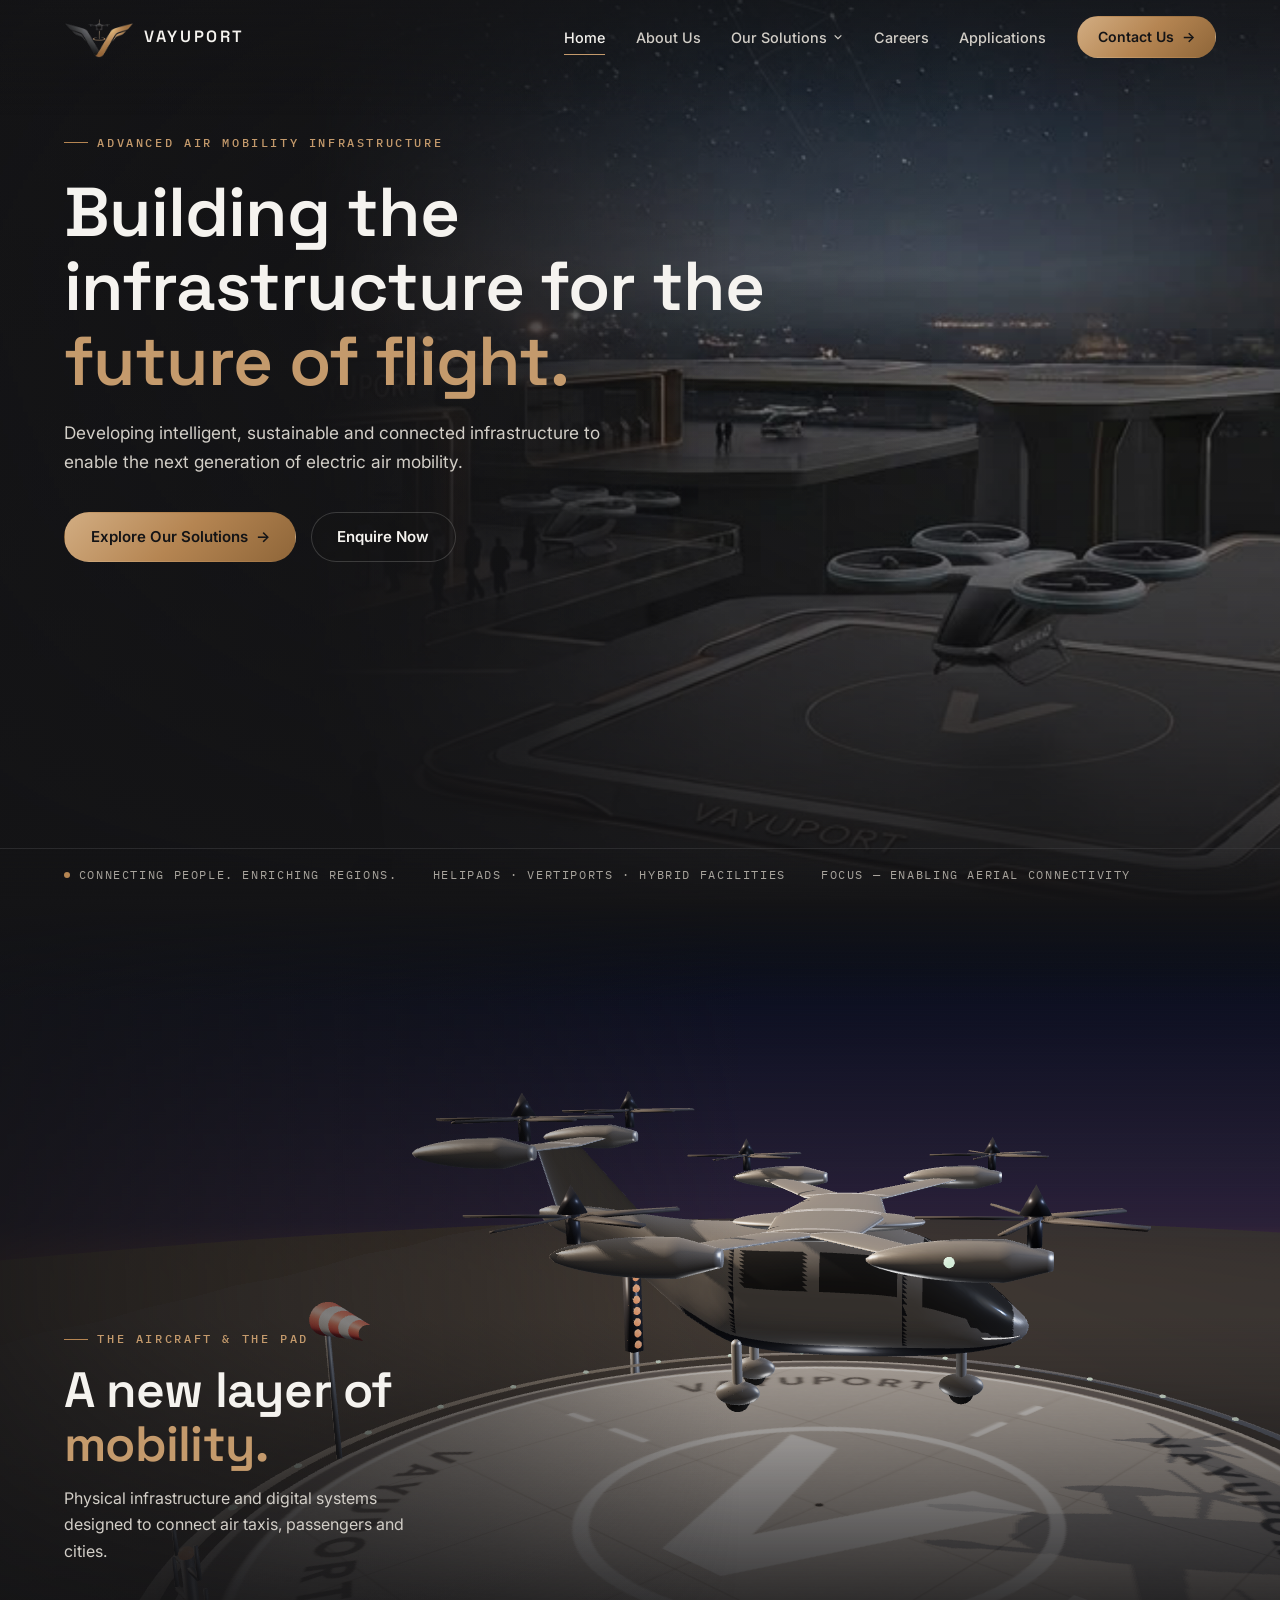
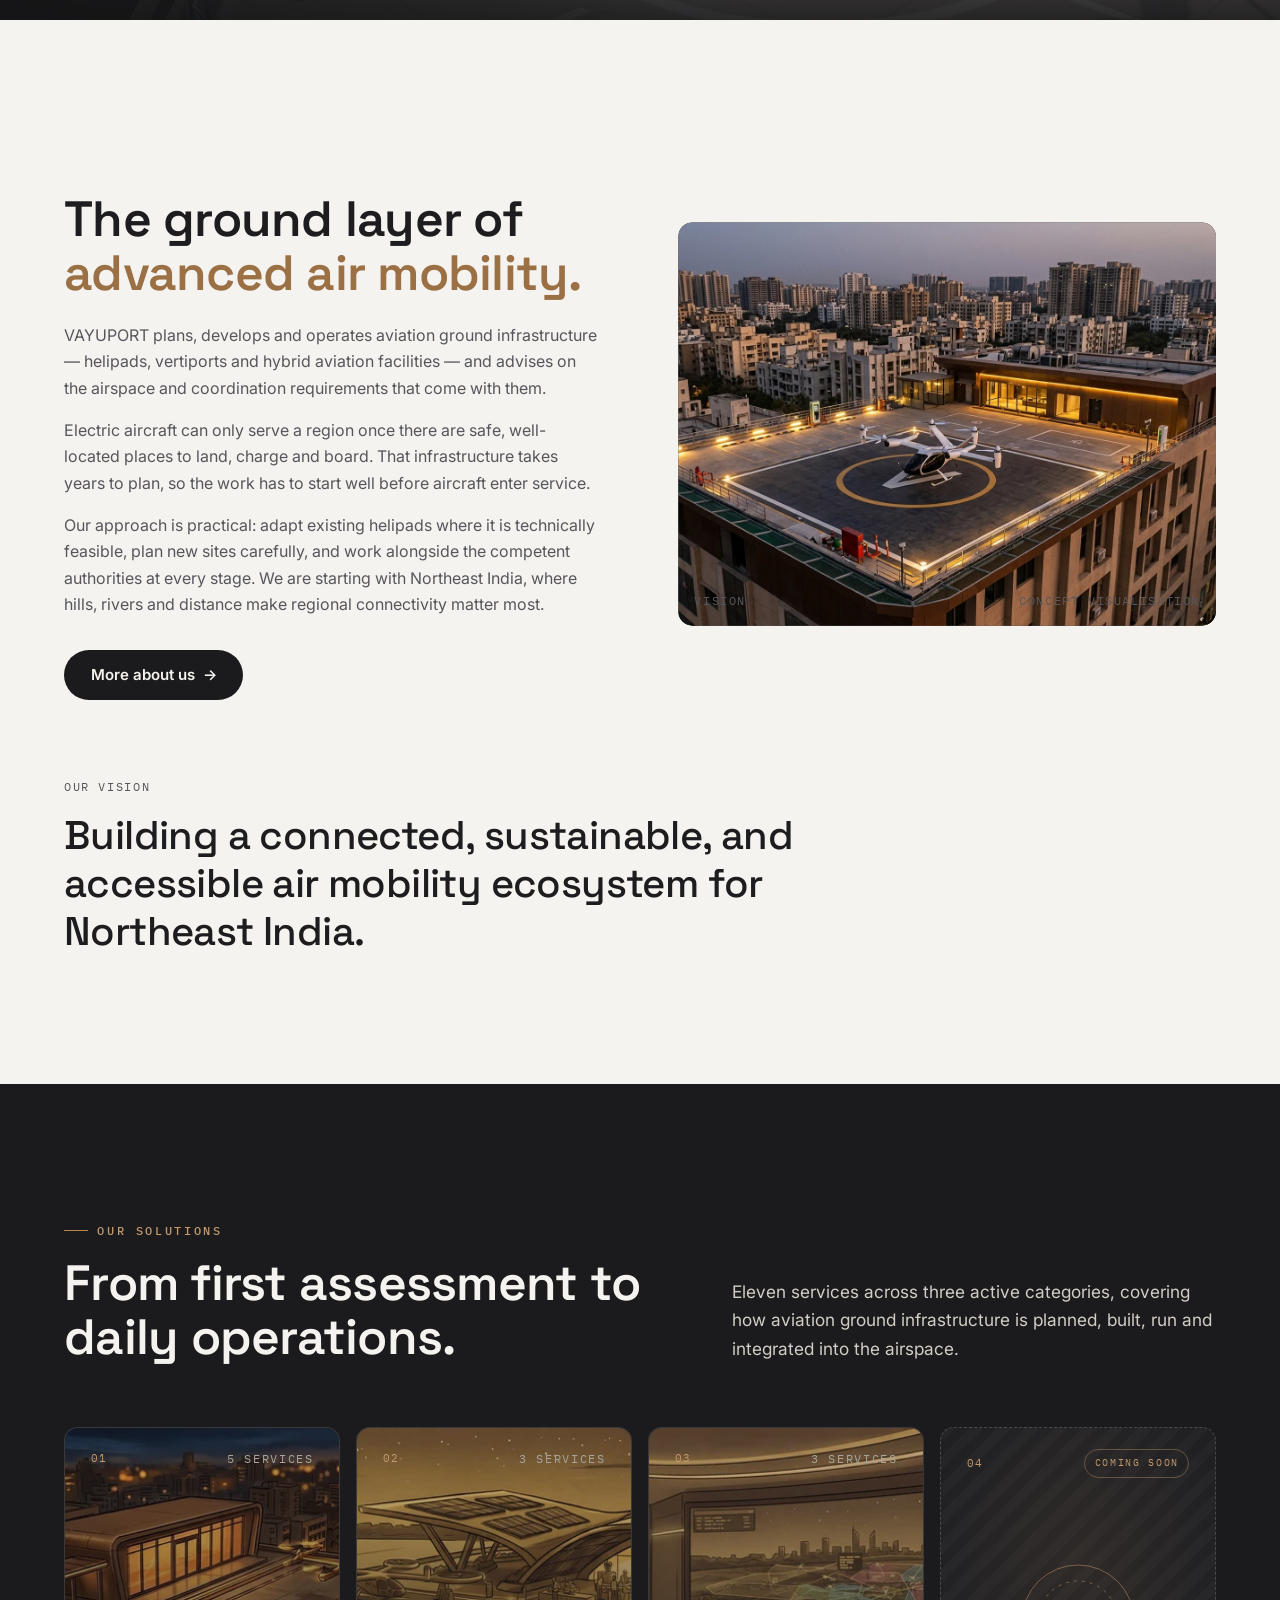
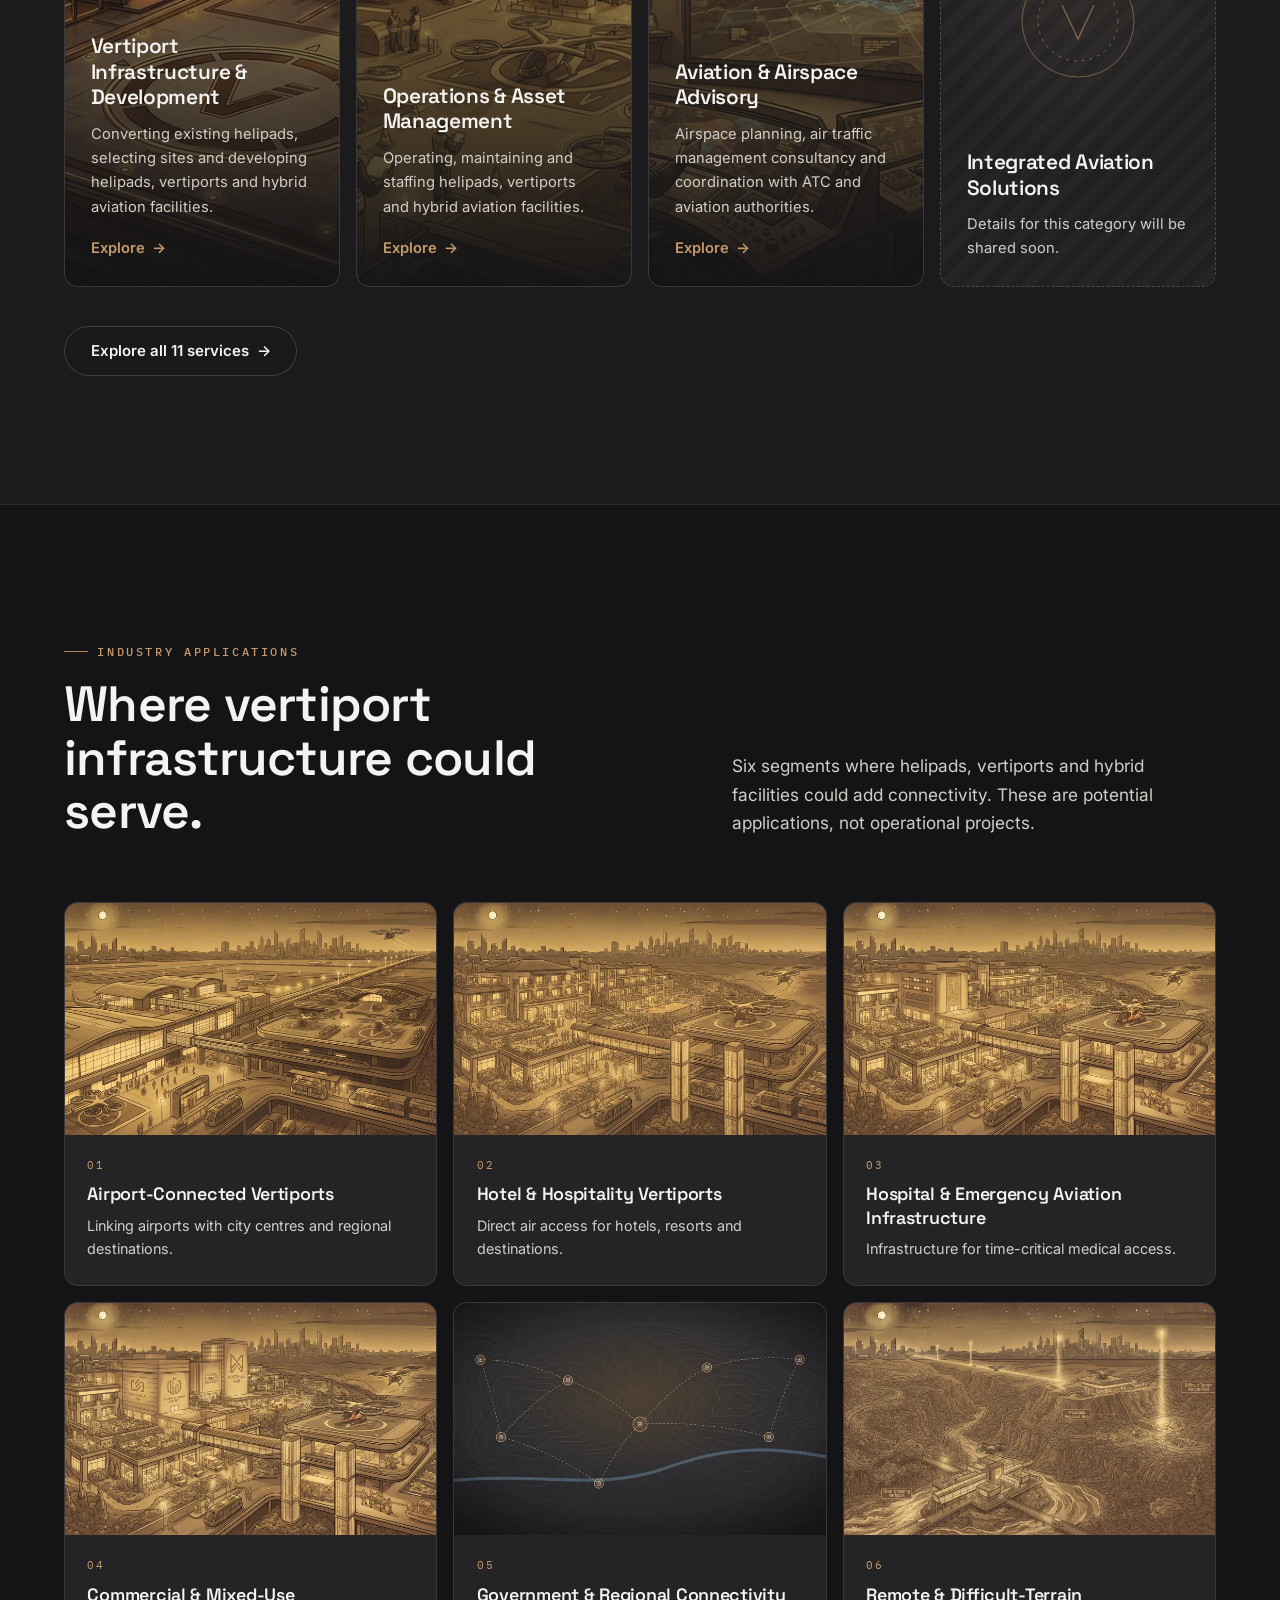
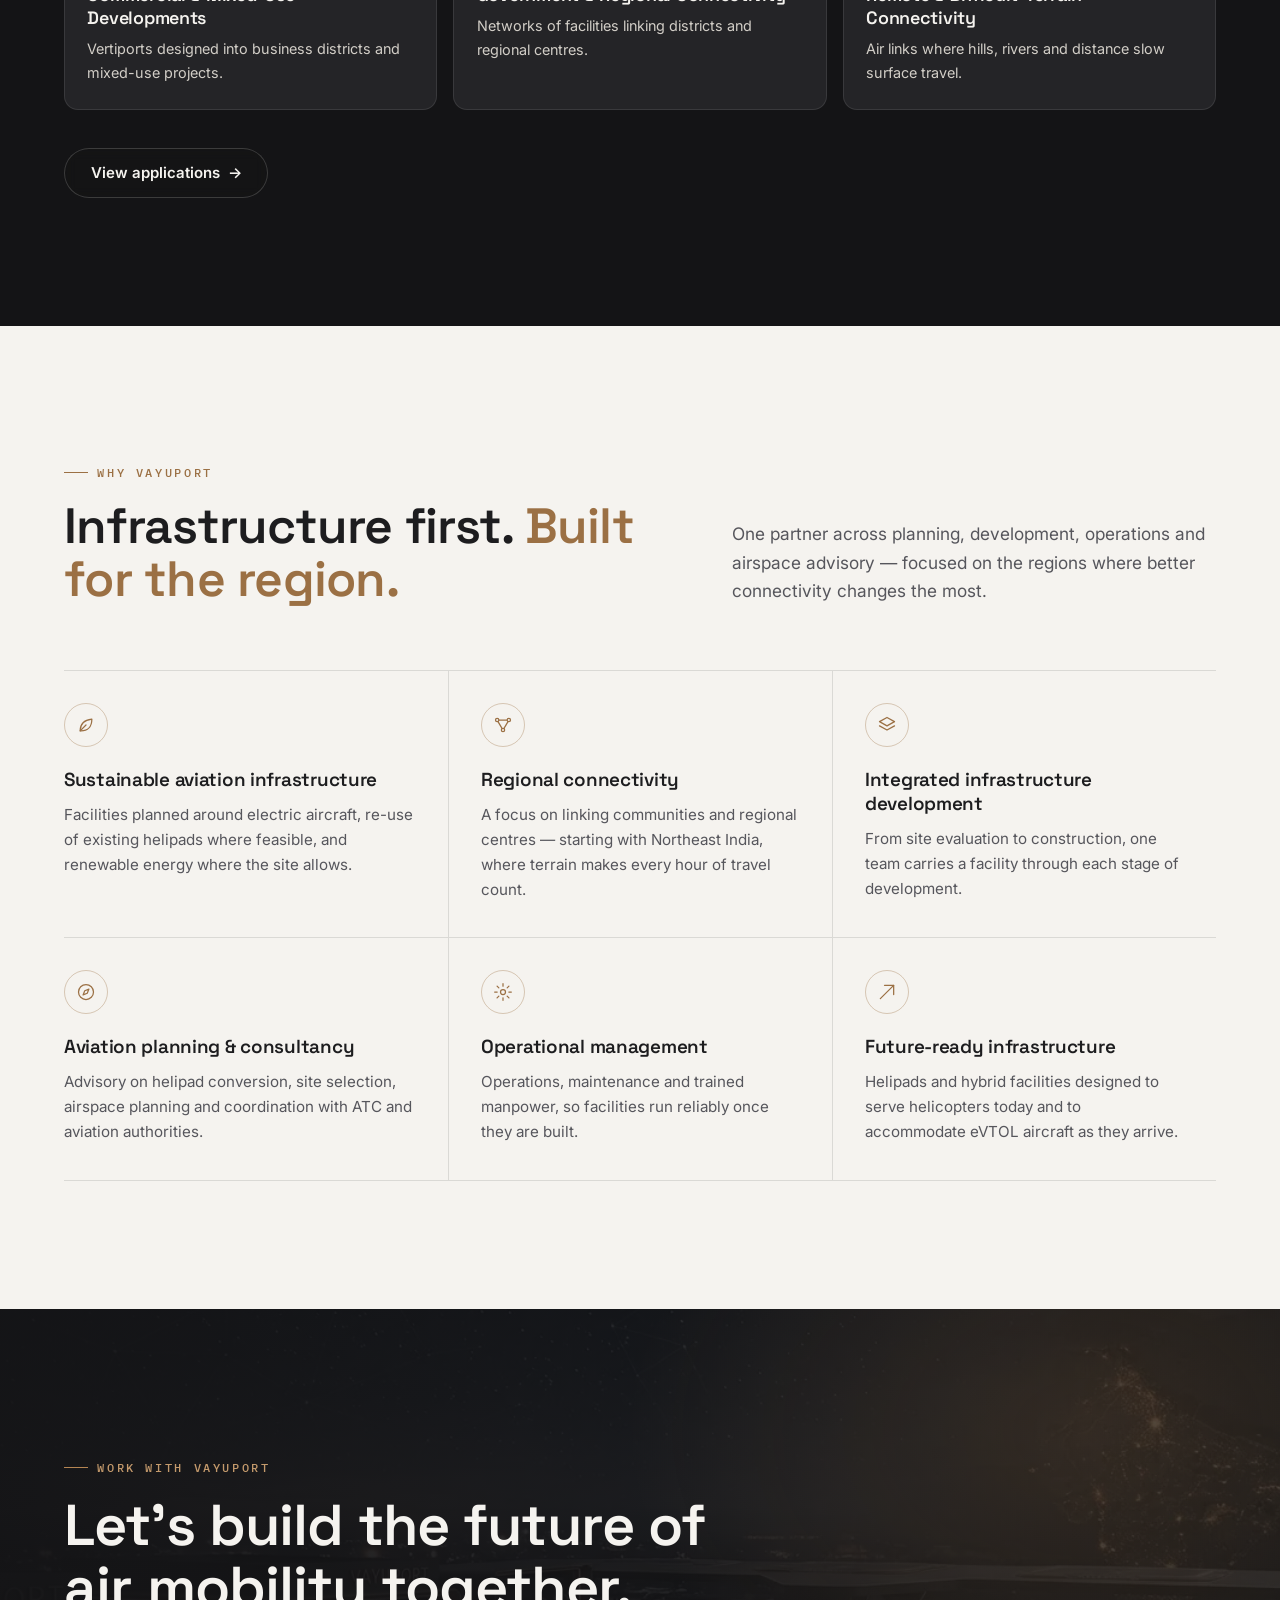
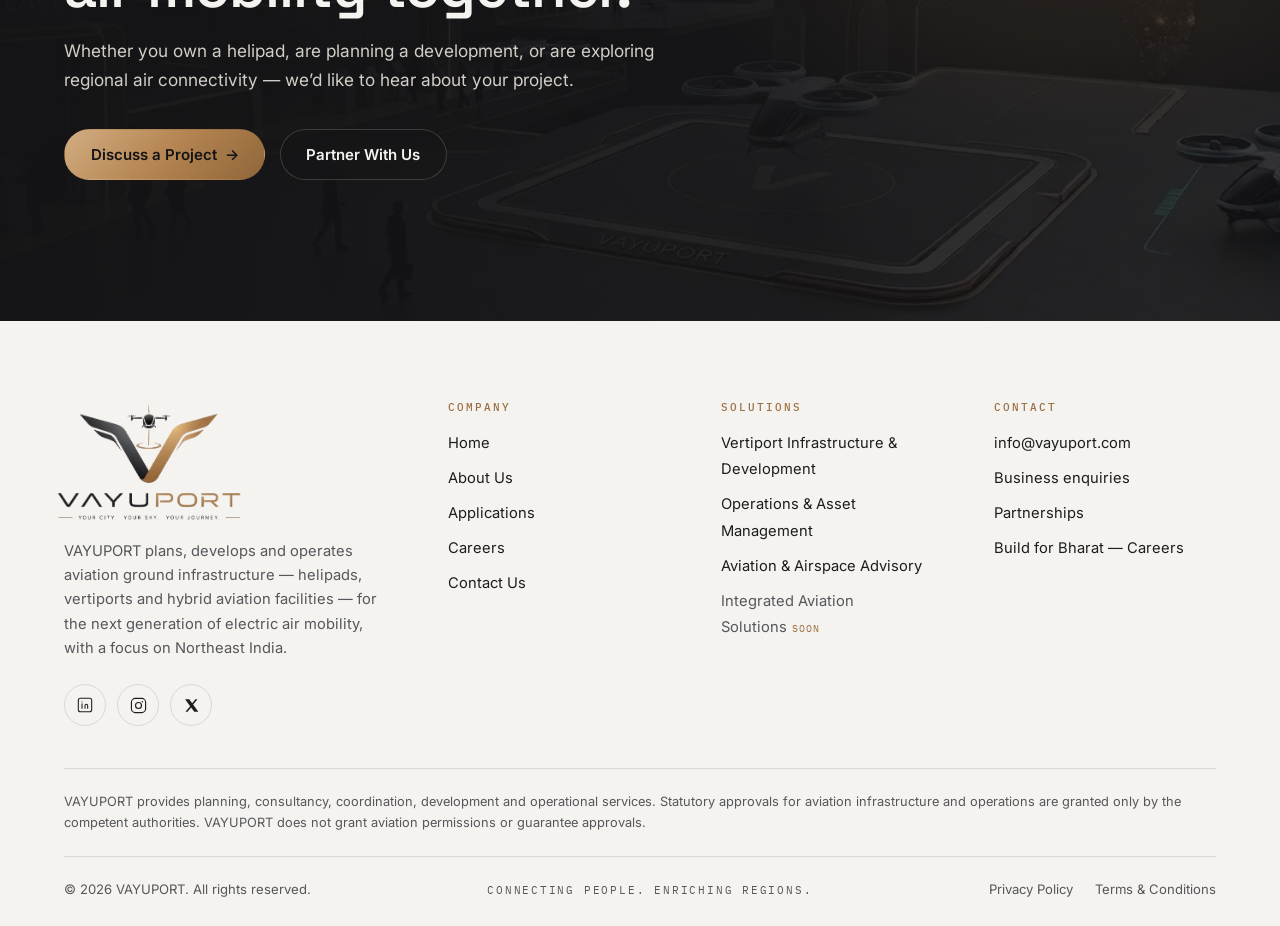
==== index.html @ 89d4e3d3 "commit" ====
<!DOCTYPE html>
<html lang="en-IN">
<head>
  <meta charset="UTF-8">
  <meta name="viewport" content="width=device-width, initial-scale=1, viewport-fit=cover">
  <title>VAYUPORT | Vertiport &amp; Advanced Air Mobility Infrastructure — Northeast India</title>
  <meta name="description" content="VAYUPORT plans, develops and operates helipads, vertiports and hybrid aviation facilities, and advises on airspace and aviation coordination — building air mobility infrastructure for Northeast India.">
  <meta name="robots" content="index, follow, max-image-preview:large">
  <meta name="author" content="VAYUPORT">
  <meta name="theme-color" content="#141416">
  <meta name="format-detection" content="telephone=no">
  <link rel="canonical" href="https://www.vayuport.com/">

  <!-- Boot: JS flag, once-per-session splash, and failsafes so content can never stay hidden -->
  <script>(function(d){var r=d.documentElement,s=0;r.classList.add('js');try{if(sessionStorage.getItem('vp-splash')==='1'||!window.matchMedia||matchMedia('(prefers-reduced-motion: reduce)').matches){r.classList.add('no-splash')}else{sessionStorage.setItem('vp-splash','1');r.classList.add('splash-active');s=1}}catch(e){r.classList.add('no-splash')}setTimeout(function(){r.classList.add('is-ready');r.classList.remove('splash-active')},s?6500:1600);setTimeout(function(){if(!r.classList.contains('site-ok')){r.classList.remove('js');r.classList.add('is-ready')}},3000)})(document);</script>

  <!-- Vercel Web Analytics (unchanged) -->
  <script>window.va = window.va || function () { (window.vaq = window.vaq || []).push(arguments); };</script>
  <script>if(location.protocol!=="file:"){var va=document.createElement("script");va.defer=true;va.src="/_vercel/insights/script.js";document.head.appendChild(va);}</script>

  <link rel="icon" href="favicon.ico" sizes="any">
  <link rel="icon" type="image/svg+xml" href="favicon.svg">
  <link rel="icon" type="image/png" sizes="32x32" href="favicon-32x32.png">
  <link rel="icon" type="image/png" sizes="96x96" href="favicon-96x96.png">
  <link rel="apple-touch-icon" sizes="180x180" href="apple-touch-icon.png">
  <link rel="manifest" href="site.webmanifest">

  <meta property="og:type" content="website">
  <meta property="og:site_name" content="VAYUPORT">
  <meta property="og:title" content="VAYUPORT — Building the infrastructure for the future of flight">
  <meta property="og:description" content="VAYUPORT plans, develops and operates helipads, vertiports and hybrid aviation facilities, and advises on airspace and aviation coordination — building air mobility infrastructure for Northeast India.">
  <meta property="og:url" content="https://www.vayuport.com/">
  <meta property="og:image" content="https://www.vayuport.com/assets/img/og-image.jpg">
  <meta property="og:image:width" content="1200">
  <meta property="og:image:height" content="630">
  <meta property="og:image:alt" content="VAYUPORT — Connecting People. Enriching Regions.">
  <meta property="og:locale" content="en_IN">
  <meta name="twitter:card" content="summary_large_image">
  <meta name="twitter:site" content="@vayuport">
  <meta name="twitter:title" content="VAYUPORT — Building the infrastructure for the future of flight">
  <meta name="twitter:description" content="VAYUPORT plans, develops and operates helipads, vertiports and hybrid aviation facilities, and advises on airspace and aviation coordination — building air mobility infrastructure for Northeast India.">
  <meta name="twitter:image" content="https://www.vayuport.com/assets/img/og-image.jpg">
  <meta name="twitter:image:alt" content="VAYUPORT — Connecting People. Enriching Regions.">

  <script type="application/ld+json">{"@context": "https://schema.org", "@type": "Organization", "@id": "https://www.vayuport.com/#organization", "name": "VAYUPORT", "url": "https://www.vayuport.com/", "logo": "https://www.vayuport.com/assets/img/logo.png", "slogan": "Connecting People. Enriching Regions.", "description": "VAYUPORT develops, operates and advises on aviation ground infrastructure — helipads, vertiports and hybrid aviation facilities — for advanced air mobility, with a focus on Northeast India.", "email": "info@vayuport.com", "sameAs": ["https://www.linkedin.com/company/vayuport/", "https://x.com/vayuport", "https://www.instagram.com/vayuport"]}</script>
  <script type="application/ld+json">{"@context": "https://schema.org", "@type": "WebSite", "@id": "https://www.vayuport.com/#website", "name": "VAYUPORT", "url": "https://www.vayuport.com/", "publisher": {"@id": "https://www.vayuport.com/#organization"}, "inLanguage": "en-IN"}</script>

  <link rel="preload" as="image" href="assets/img/logo-full.webp" type="image/webp">
  <link rel="preload" as="image" href="assets/img/video-poster.webp" imagesrcset="assets/img/video-poster-768.webp 768w, assets/img/video-poster.webp 1280w" imagesizes="100vw" fetchpriority="high">
  <link rel="preconnect" href="https://fonts.googleapis.com">
  <link rel="preconnect" href="https://fonts.gstatic.com" crossorigin>
  <link rel="stylesheet" href="https://fonts.googleapis.com/css2?family=IBM+Plex+Mono:wght@400;500&family=Inter:wght@400;500;600&family=Space+Grotesk:wght@400;500;600;700&display=swap">
  <link rel="stylesheet" href="assets/css/style.css?v=7">
</head>
<body>
  <div class="splash" id="splash" aria-hidden="true">
    <div class="splash-bg"></div>
    <div class="splash-stage">
      <svg class="splash-ring" viewBox="0 0 200 200"><circle cx="100" cy="100" r="90"/></svg>
      <div class="splash-logo">
        <div class="splash-layer splash-mark"><img src="assets/img/logo-full.webp" alt="" width="443" height="285"></div>
        <div class="splash-layer splash-word"><img src="assets/img/logo-full.webp" alt="" width="443" height="285"></div>
      </div>
    </div>
    <button class="splash-skip" type="button" tabindex="-1">Skip</button>
  </div>
  <a class="skip-link" href="#main">Skip to content</a>

  <header class="site-nav">
    <div class="container">
      <a href="index.html" class="nav-brand" aria-label="VAYUPORT — home">
        <img src="assets/img/logo-mark.webp" alt="" width="335" height="192">
        <span>VAYUPORT</span>
      </a>

      <nav class="nav-links" id="nav-links" aria-label="Primary">
        <ul class="nav-list">
          <li class="nav-item"><a class="nav-link" href="index.html" aria-current="page">Home</a></li>
          <li class="nav-item"><a class="nav-link" href="about.html">About Us</a></li>
          <li class="nav-item">
            <button class="nav-link" type="button" data-mega-trigger aria-expanded="false" aria-controls="mega-solutions">Our Solutions <svg class="nav-caret" viewBox="0 0 12 12" fill="none" aria-hidden="true"><path d="M2 4l4 4 4-4" stroke="currentColor" stroke-width="1.5"/></svg></button>
            <div class="mobile-sub" id="mobile-solutions"><ul>
              <li><a href="vertiport-infrastructure.html"><span class="mega-num">01</span>Vertiport Infrastructure &amp; Development</a></li><li><a href="operations-asset-management.html"><span class="mega-num">02</span>Operations &amp; Asset Management</a></li><li><a href="aviation-airspace-advisory.html"><span class="mega-num">03</span>Aviation &amp; Airspace Advisory</a></li><li><a href="solutions.html#integrated-aviation-solutions"><span class="mega-num">04</span>Integrated Aviation Solutions <span class="badge">Soon</span></a></li><li><a href="solutions.html"><span class="mega-num">—</span>All solutions overview</a></li>
            </ul></div>
          </li>
          <li class="nav-item"><a class="nav-link" href="careers.html">Careers</a></li>
          <li class="nav-item"><a class="nav-link" href="applications.html">Applications</a></li>
        </ul>
        <a href="contact.html" class="btn btn-primary nav-cta">Contact Us <span class="btn-arrow" aria-hidden="true">→</span></a>
      </nav>

      <button class="nav-toggle" type="button" aria-label="Menu" aria-expanded="false" aria-controls="nav-links">
        <span></span><span></span><span></span>
      </button>

      <div class="mega" id="mega-solutions" role="region" aria-label="Our Solutions">
        <a class="mega-card" href="vertiport-infrastructure.html">
          <span class="mega-num">01</span>
          <span class="mega-title">Vertiport Infrastructure &amp; Development</span>
          <span class="mega-desc">Converting existing helipads, selecting sites and developing helipads, vertiports and hybrid aviation facilities.</span>
          <span class="mega-more">5 services →</span>
        </a>
        <a class="mega-card" href="operations-asset-management.html">
          <span class="mega-num">02</span>
          <span class="mega-title">Operations &amp; Asset Management</span>
          <span class="mega-desc">Operating, maintaining and staffing helipads, vertiports and hybrid aviation facilities.</span>
          <span class="mega-more">3 services →</span>
        </a>
        <a class="mega-card" href="aviation-airspace-advisory.html">
          <span class="mega-num">03</span>
          <span class="mega-title">Aviation &amp; Airspace Advisory</span>
          <span class="mega-desc">Airspace planning, air traffic management consultancy and coordination with ATC and aviation authorities.</span>
          <span class="mega-more">3 services →</span>
        </a>
        <a class="mega-card is-soon" href="solutions.html#integrated-aviation-solutions">
          <span class="mega-num">04</span>
          <span class="mega-title">Integrated Aviation Solutions</span>
          <span class="badge">Coming soon</span>
          <span class="mega-desc">Details for this category will be shared soon.</span>
        </a>
        <div class="mega-foot">
          <span>Planning, consultancy, development and operations for aviation ground infrastructure.</span>
          <a class="btn-text" href="solutions.html">View all solutions <span class="btn-arrow" aria-hidden="true">→</span></a>
        </div>
      </div>
    </div>
    <div class="scroll-progress" aria-hidden="true"></div>
  </header>

  <main id="main">
    <!-- ============ HERO ============ -->
    <section class="hero" aria-labelledby="hero-title">
      <div class="hero-media">
        <div class="parallax">
          <img src="assets/img/hero-bg.jpg"
          alt="A VAYUPORT vertiport at night, with an electric air taxi resting on a V-marked landing pad as a map of India's illuminated cities glows in the background."
          width="1376" height="509">
        </div>
      </div>
      <div class="hero-overlay" aria-hidden="true"></div>

      <div class="hero-content">
        <div class="container">
          <p class="eyebrow hero-anim" style="--d:.05s">Advanced Air Mobility Infrastructure</p>
          <h1 id="hero-title" class="hero-anim" style="--d:.15s">Building the infrastructure for the <span class="accent">future of flight.</span></h1>
          <p class="lede hero-anim" style="--d:.3s">Developing intelligent, sustainable and connected infrastructure to enable the next generation of electric air mobility.</p>
          <div class="btn-row hero-anim" style="--d:.45s">
            <a href="solutions.html" class="btn btn-primary">Explore Our Solutions <span class="btn-arrow" aria-hidden="true">→</span></a>
            <a href="contact.html" class="btn btn-ghost">Enquire Now</a>
          </div>
        </div>
      </div>

      <div class="hero-meta mono-detail" aria-hidden="true">
        <div class="container">
          <span><span class="dot"></span>Connecting People. Enriching Regions.</span>
          <span>Helipads · Vertiports · Hybrid facilities</span>
          <span>Focus — Enabling Aerial Connectivity</span>
        </div>
      </div>
    </section>

    <!-- ============ 3D eVTOL SHOWCASE ============ -->
    <section class="model-section" id="evtol-3d" aria-labelledby="model-title">
      <div class="model-frame">
        <div class="model-media">
          <!-- <img class="poster" src="assets/img/video-poster.webp" srcset="assets/img/video-poster-768.webp 768w, assets/img/video-poster.webp 1280w" sizes="100vw" width="1280" height="720" alt="" aria-hidden="true" loading="lazy" decoding="async"> -->
          <!-- Moving 3D eVTOL hovering over the vertiport. Fixed camera, not interactive. -->
          <div class="model-3d-mount" data-evtol-3d data-model="assets/3d/vayuport-evtol.glb"
            role="img" aria-label="A VAYUPORT electric air taxi hovering above a vertiport landing pad"></div>
        </div>
        <div class="model-copy">
          <p class="eyebrow reveal">The aircraft &amp; the pad</p>
          <h2 id="model-title" class="h-section reveal" style="--d:.06s">A new layer of <span class="accent">mobility.</span></h2>
          <p class="reveal" style="--d:.12s">Physical infrastructure and digital systems designed to connect air taxis, passengers and cities.</p>
        </div>
      </div>
    </section>

    <!-- ============ ABOUT ============ -->
    <section class="section section-light on-light" id="about" aria-labelledby="about-title">
      <div class="container split">
        <div>
          <p class="eyebrow reveal">About VAYUPORT</p>
          <h2 id="about-title" class="h-section reveal" style="--d:.06s">The ground layer of <span class="accent">advanced air mobility.</span></h2>
          <div class="prose reveal" style="--d:.12s">
            <p>VAYUPORT plans, develops and operates aviation ground infrastructure — helipads, vertiports and hybrid aviation facilities — and advises on the airspace and coordination requirements that come with them.</p>
            <p>Electric aircraft can only serve a region once there are safe, well-located places to land, charge and board. That infrastructure takes years to plan, so the work has to start well before aircraft enter service.</p>
            <p>Our approach is practical: adapt existing helipads where it is technically feasible, plan new sites carefully, and work alongside the competent authorities at every stage. We are starting with Northeast India, where hills, rivers and distance make regional connectivity matter most.</p>
          </div>
          <div class="btn-row reveal" style="--d:.18s">
            <a href="about.html" class="btn btn-dark">More about us <span class="btn-arrow" aria-hidden="true">→</span></a>
          </div>
        </div>
        <figure class="media-frame reveal-media">
          <img src="assets/img/3-1.webp" width="1376" height="509" loading="lazy" decoding="async" sizes="(min-width:860px) 50vw, 100vw" alt="Visualisation of a VAYUPORT vertiport at night, with an eVTOL aircraft on a V-marked landing pad and passenger terminal behind" style="object-position:58% 50%">
          <figcaption class="media-caption mono-detail"><span>Vision</span><span>Concept visualisation</span></figcaption>
        </figure>
      </div>
      <div class="container">
        <blockquote class="quote-band reveal mt-3" style="margin-top:clamp(3rem,6vw,5rem)">
          <p class="mono-detail" style="margin-bottom:1rem">Our vision</p>
          <p style="font-family:var(--font-display);font-weight:500;font-size:clamp(1.5rem,3.2vw,2.5rem);line-height:1.2;letter-spacing:-.015em;max-width:30ch;color:var(--ink)">Building a connected, sustainable, and accessible air mobility ecosystem for Northeast India.</p>
        </blockquote>
      </div>
    </section>

    <!-- ============ SOLUTIONS ============ -->
    <section class="section section-dark" id="solutions" aria-labelledby="solutions-title">
      <div class="container">
        <div class="section-head">
          <div>
            <p class="eyebrow reveal">Our Solutions</p>
            <h2 id="solutions-title" class="h-section reveal" style="--d:.06s">From first assessment to daily operations.</h2>
          </div>
          <p class="lede reveal" style="--d:.12s">Eleven services across three active categories, covering how aviation ground infrastructure is planned, built, run and integrated into the airspace.</p>
        </div>
        <div class="sol-grid">
        <article class="sol-card reveal" style="--d:0.00s">
          <div class="sol-card-media"><img src="assets/img/services/service-01-helipad-conversion-800.webp" srcset="assets/img/services/service-01-helipad-conversion-800.webp 800w, assets/img/services/service-01-helipad-conversion.webp 1600w" sizes="(min-width:1180px) 25vw, (min-width:620px) 50vw, 100vw" width="1600" height="900" alt="Illustration of an existing rooftop helipad in a city block being upgraded into a vertiport with an eVTOL on the pad" loading="lazy" decoding="async"></div>
          <div class="sol-card-top"><span class="mega-num">01</span><span class="mono-detail">5 services</span></div>
          <div class="sol-card-body">
            <h3>Vertiport Infrastructure &amp; Development</h3>
            <p>Converting existing helipads, selecting sites and developing helipads, vertiports and hybrid aviation facilities.</p>
            <a class="btn-text stretched" href="vertiport-infrastructure.html">Explore <span class="visually-hidden">Vertiport Infrastructure &amp; Development</span> <span class="btn-arrow" aria-hidden="true">→</span></a>
          </div>
        </article>
        <article class="sol-card reveal" style="--d:0.08s">
          <div class="sol-card-media"><img src="assets/img/services/service-06-operations-management-800.webp" srcset="assets/img/services/service-06-operations-management-800.webp 800w, assets/img/services/service-06-operations-management.webp 1600w" sizes="(min-width:1180px) 25vw, (min-width:620px) 50vw, 100vw" width="1600" height="900" alt="Illustration of an operating vertiport with a terminal building, landing pads and eVTOL aircraft on stands" loading="lazy" decoding="async"></div>
          <div class="sol-card-top"><span class="mega-num">02</span><span class="mono-detail">3 services</span></div>
          <div class="sol-card-body">
            <h3>Operations &amp; Asset Management</h3>
            <p>Operating, maintaining and staffing helipads, vertiports and hybrid aviation facilities.</p>
            <a class="btn-text stretched" href="operations-asset-management.html">Explore <span class="visually-hidden">Operations &amp; Asset Management</span> <span class="btn-arrow" aria-hidden="true">→</span></a>
          </div>
        </article>
        <article class="sol-card reveal" style="--d:0.16s">
          <div class="sol-card-media"><img src="assets/img/services/service-09-airspace-planning-800.webp" srcset="assets/img/services/service-09-airspace-planning-800.webp 800w, assets/img/services/service-09-airspace-planning.webp 1600w" sizes="(min-width:1180px) 25vw, (min-width:620px) 50vw, 100vw" width="1600" height="900" alt="Illustration of a planning wall showing proposed flight corridors over terrain contours" loading="lazy" decoding="async"></div>
          <div class="sol-card-top"><span class="mega-num">03</span><span class="mono-detail">3 services</span></div>
          <div class="sol-card-body">
            <h3>Aviation &amp; Airspace Advisory</h3>
            <p>Airspace planning, air traffic management consultancy and coordination with ATC and aviation authorities.</p>
            <a class="btn-text stretched" href="aviation-airspace-advisory.html">Explore <span class="visually-hidden">Aviation &amp; Airspace Advisory</span> <span class="btn-arrow" aria-hidden="true">→</span></a>
          </div>
        </article>
        <article class="sol-card is-soon reveal" style="--d:.24s" id="integrated-aviation-solutions-card">
          <div class="soon-mark"><svg viewBox="0 0 120 120" fill="none" aria-hidden="true"><circle cx="60" cy="60" r="56" stroke="currentColor" stroke-width="1"/><circle cx="60" cy="60" r="40" stroke="currentColor" stroke-width="1" stroke-dasharray="3 5"/><path d="M44 44l16 34 16-34" stroke="currentColor" stroke-width="1.5"/></svg></div>
          <div class="sol-card-top"><span class="mega-num">04</span><span class="badge">Coming soon</span></div>
          <div class="sol-card-body">
            <h3>Integrated Aviation Solutions</h3>
            <p>Details for this category will be shared soon.</p>
          </div>
        </article>
        </div>
        <div class="btn-row reveal" style="margin-top:2.4rem">
          <a href="solutions.html" class="btn btn-ghost">Explore all 11 services <span class="btn-arrow" aria-hidden="true">→</span></a>
        </div>
      </div>
    </section>

    <!-- ============ APPLICATIONS ============ -->
    <section class="section section-deep section-line" id="applications" aria-labelledby="apps-title">
      <div class="container">
        <div class="section-head">
          <div>
            <p class="eyebrow reveal">Industry Applications</p>
            <h2 id="apps-title" class="h-section reveal" style="--d:.06s">Where vertiport infrastructure could serve.</h2>
          </div>
          <p class="lede reveal" style="--d:.12s">Six segments where helipads, vertiports and hybrid facilities could add connectivity. These are potential applications, not operational projects.</p>
        </div>
        <div class="app-grid">
        <article class="app-card reveal" style="--d:0.00s">
          <div class="media-frame"><img src="assets/img/applications/app-airports-800.webp" srcset="assets/img/applications/app-airports-800.webp 800w, assets/img/applications/app-airports.webp 1600w" sizes="(min-width:960px) 33vw, (min-width:600px) 50vw, 100vw" width="1600" height="900" alt="Illustration of an airport runway and terminal with two adjacent vertiport pads" loading="lazy" decoding="async"></div>
          <div class="app-card-body">
            <span class="num">01</span>
            <h3>Airport-Connected Vertiports</h3>
            <p>Linking airports with city centres and regional destinations.</p>
          </div>
        </article>
        <article class="app-card reveal" style="--d:0.08s">
          <div class="media-frame"><img src="assets/img/applications/app-hospitality-800.webp" srcset="assets/img/applications/app-hospitality-800.webp 800w, assets/img/applications/app-hospitality.webp 1600w" sizes="(min-width:960px) 33vw, (min-width:600px) 50vw, 100vw" width="1600" height="900" alt="Illustration of a hotel tower with a podium-level vertiport pad" loading="lazy" decoding="async"></div>
          <div class="app-card-body">
            <span class="num">02</span>
            <h3>Hotel &amp; Hospitality Vertiports</h3>
            <p>Direct air access for hotels, resorts and destinations.</p>
          </div>
        </article>
        <article class="app-card reveal" style="--d:0.16s">
          <div class="media-frame"><img src="assets/img/applications/app-healthcare-800.webp" srcset="assets/img/applications/app-healthcare-800.webp 800w, assets/img/applications/app-healthcare.webp 1600w" sizes="(min-width:960px) 33vw, (min-width:600px) 50vw, 100vw" width="1600" height="900" alt="Illustration of a hospital building with a rooftop helipad and an eVTOL aircraft" loading="lazy" decoding="async"></div>
          <div class="app-card-body">
            <span class="num">03</span>
            <h3>Hospital &amp; Emergency Aviation Infrastructure</h3>
            <p>Infrastructure for time-critical medical access.</p>
          </div>
        </article>
        <article class="app-card reveal" style="--d:0.00s">
          <div class="media-frame"><img src="assets/img/applications/app-commercial-800.webp" srcset="assets/img/applications/app-commercial-800.webp 800w, assets/img/applications/app-commercial.webp 1600w" sizes="(min-width:960px) 33vw, (min-width:600px) 50vw, 100vw" width="1600" height="900" alt="Illustration of a commercial tower with a rooftop vertiport and surrounding plaza" loading="lazy" decoding="async"></div>
          <div class="app-card-body">
            <span class="num">04</span>
            <h3>Commercial &amp; Mixed-Use Developments</h3>
            <p>Vertiports designed into business districts and mixed-use projects.</p>
          </div>
        </article>
        <article class="app-card reveal" style="--d:0.08s">
          <div class="media-frame"><img src="assets/img/applications/app-regional-connectivity-800.webp" srcset="assets/img/applications/app-regional-connectivity-800.webp 800w, assets/img/applications/app-regional-connectivity.webp 1600w" sizes="(min-width:960px) 33vw, (min-width:600px) 50vw, 100vw" width="1600" height="900" alt="Illustration of a regional network of connected sites across a contour map with a river" loading="lazy" decoding="async"></div>
          <div class="app-card-body">
            <span class="num">05</span>
            <h3>Government &amp; Regional Connectivity</h3>
            <p>Networks of facilities linking districts and regional centres.</p>
          </div>
        </article>
        <article class="app-card reveal" style="--d:0.16s">
          <div class="media-frame"><img src="assets/img/applications/app-remote-terrain-800.webp" srcset="assets/img/applications/app-remote-terrain-800.webp 800w, assets/img/applications/app-remote-terrain.webp 1600w" sizes="(min-width:960px) 33vw, (min-width:600px) 50vw, 100vw" width="1600" height="900" alt="Illustration of a vertiport pad on a hillside with mountains and a river valley" loading="lazy" decoding="async"></div>
          <div class="app-card-body">
            <span class="num">06</span>
            <h3>Remote &amp; Difficult-Terrain Connectivity</h3>
            <p>Air links where hills, rivers and distance slow surface travel.</p>
          </div>
        </article>
        </div>
        <div class="btn-row reveal" style="margin-top:2.4rem">
          <a href="applications.html" class="btn btn-ghost">View applications <span class="btn-arrow" aria-hidden="true">→</span></a>
        </div>
      </div>
    </section>

    <!-- ============ WHY ============ -->
    <section class="section section-light on-light" id="why" aria-labelledby="why-title">
      <div class="container">
        <div class="section-head">
          <div>
            <p class="eyebrow reveal">Why VAYUPORT</p>
            <h2 id="why-title" class="h-section reveal" style="--d:.06s">Infrastructure first. <span class="accent">Built for the region.</span></h2>
          </div>
          <p class="lede reveal" style="--d:.12s">One partner across planning, development, operations and airspace advisory — focused on the regions where better connectivity changes the most.</p>
        </div>
        <div class="pillars">
          <div class="pillar reveal" style="--d:0.00s">
            <div class="pillar-icon"><svg viewBox="0 0 24 24" fill="none" stroke="currentColor" stroke-width="1.5" stroke-linecap="round" stroke-linejoin="round" aria-hidden="true" focusable="false"><path d="M5 19c0-8 5-13 14-14 0 9-5 14-13 14"/><path d="M5 19l7-7"/></svg></div>
            <h3>Sustainable aviation infrastructure</h3>
            <p>Facilities planned around electric aircraft, re-use of existing helipads where feasible, and renewable energy where the site allows.</p>
          </div>          <div class="pillar reveal" style="--d:0.08s">
            <div class="pillar-icon"><svg viewBox="0 0 24 24" fill="none" stroke="currentColor" stroke-width="1.5" stroke-linecap="round" stroke-linejoin="round" aria-hidden="true" focusable="false"><circle cx="5" cy="6" r="2"/><circle cx="19" cy="6" r="2"/><circle cx="12" cy="18" r="2"/><path d="M7 6h10M6 8l5 8.3M18 8l-5 8.3"/></svg></div>
            <h3>Regional connectivity</h3>
            <p>A focus on linking communities and regional centres — starting with Northeast India, where terrain makes every hour of travel count.</p>
          </div>          <div class="pillar reveal" style="--d:0.16s">
            <div class="pillar-icon"><svg viewBox="0 0 24 24" fill="none" stroke="currentColor" stroke-width="1.5" stroke-linecap="round" stroke-linejoin="round" aria-hidden="true" focusable="false"><path d="M12 3l9 5-9 5-9-5 9-5z"/><path d="M3 13l9 5 9-5"/></svg></div>
            <h3>Integrated infrastructure development</h3>
            <p>From site evaluation to construction, one team carries a facility through each stage of development.</p>
          </div>          <div class="pillar reveal" style="--d:0.00s">
            <div class="pillar-icon"><svg viewBox="0 0 24 24" fill="none" stroke="currentColor" stroke-width="1.5" stroke-linecap="round" stroke-linejoin="round" aria-hidden="true" focusable="false"><circle cx="12" cy="12" r="9"/><path d="M15.5 8.5l-2 5-5 2 2-5 5-2z"/></svg></div>
            <h3>Aviation planning &amp; consultancy</h3>
            <p>Advisory on helipad conversion, site selection, airspace planning and coordination with ATC and aviation authorities.</p>
          </div>          <div class="pillar reveal" style="--d:0.08s">
            <div class="pillar-icon"><svg viewBox="0 0 24 24" fill="none" stroke="currentColor" stroke-width="1.5" stroke-linecap="round" stroke-linejoin="round" aria-hidden="true" focusable="false"><circle cx="12" cy="12" r="3"/><path d="M12 2v3M12 19v3M4.9 4.9l2.1 2.1M17 17l2.1 2.1M2 12h3M19 12h3M4.9 19.1L7 17M17 7l2.1-2.1"/></svg></div>
            <h3>Operational management</h3>
            <p>Operations, maintenance and trained manpower, so facilities run reliably once they are built.</p>
          </div>          <div class="pillar reveal" style="--d:0.16s">
            <div class="pillar-icon"><svg viewBox="0 0 24 24" fill="none" stroke="currentColor" stroke-width="1.5" stroke-linecap="round" stroke-linejoin="round" aria-hidden="true" focusable="false"><path d="M4 20L20 4"/><path d="M9 4h11v11"/></svg></div>
            <h3>Future-ready infrastructure</h3>
            <p>Helipads and hybrid facilities designed to serve helicopters today and to accommodate eVTOL aircraft as they arrive.</p>
          </div>
        </div>
      </div>
    </section>

    <section class="cta-band">
      <div class="cta-band-media"><img src="assets/img/hero-bg.webp" alt="" width="1376" height="509" loading="lazy" decoding="async"></div>
      <div class="container">
        <p class="eyebrow reveal">Work with VAYUPORT</p>
        <h2 class="reveal" style="--d:.08s">Let’s build the future of air mobility together.</h2>
        <p class="lede reveal" style="--d:.16s">Whether you own a helipad, are planning a development, or are exploring regional air connectivity — we’d like to hear about your project.</p>
        <div class="btn-row reveal" style="--d:.24s">
          <a href="contact.html?enquiry=infrastructure" class="btn btn-primary">Discuss a Project <span class="btn-arrow" aria-hidden="true">→</span></a>
          <a href="contact.html?enquiry=partnership" class="btn btn-ghost">Partner With Us</a>
        </div>
      </div>
    </section>

  </main>

  <footer class="site-footer on-light">
    <div class="container">
      <div class="footer-grid">
        <div class="footer-brand-col">
          <a href="index.html" aria-label="VAYUPORT — home"><img class="footer-logo" src="assets/img/logo-full.webp" alt="VAYUPORT — Your City. Your Sky. Your Journey." width="443" height="285" loading="lazy"></a>
          <p class="footer-desc">VAYUPORT plans, develops and operates aviation ground infrastructure — helipads, vertiports and hybrid aviation facilities — for the next generation of electric air mobility, with a focus on Northeast India.</p>
          <div class="footer-social">
            <a href="https://www.linkedin.com/company/vayuport/" aria-label="VAYUPORT on LinkedIn" target="_blank" rel="noopener"><svg width="16" height="16" viewBox="0 0 24 24" fill="none" aria-hidden="true"><rect x="2" y="2" width="20" height="20" rx="3" stroke="currentColor" stroke-width="1.6"/><path d="M7.5 10V17M7.5 7V7.01M12 17V13.2C12 11.8 12.8 10.8 14.1 10.8C15.3 10.8 16 11.7 16 13.2V17" stroke="currentColor" stroke-width="1.6" stroke-linecap="round"/></svg></a>
            <a href="https://www.instagram.com/vayuport" aria-label="VAYUPORT on Instagram" target="_blank" rel="noopener"><svg width="17" height="17" viewBox="0 0 24 24" fill="none" aria-hidden="true"><rect x="2" y="2" width="20" height="20" rx="5.5" stroke="currentColor" stroke-width="1.6"/><circle cx="12" cy="12" r="4.2" stroke="currentColor" stroke-width="1.6"/><circle cx="17.4" cy="6.6" r="1.1" fill="currentColor"/></svg></a>
            <a href="https://x.com/vayuport" aria-label="VAYUPORT on X" target="_blank" rel="noopener"><svg width="15" height="15" viewBox="0 0 24 24" fill="none" aria-hidden="true"><path d="M18.3 2H21.6L14.6 10.3L22.9 22H16.5L11.4 15L5.6 22H2.3L9.8 13.1L1.8 2H8.4L13 8.5L18.3 2Z" fill="currentColor"/></svg></a>
          </div>
        </div>
        <nav class="footer-col" aria-label="Company">
          <h2>Company</h2>
          <ul>
            <li><a href="index.html">Home</a></li>
            <li><a href="about.html">About Us</a></li>
            <li><a href="applications.html">Applications</a></li>
            <li><a href="careers.html">Careers</a></li>
            <li><a href="contact.html">Contact Us</a></li>
          </ul>
        </nav>
        <nav class="footer-col" aria-label="Solutions">
          <h2>Solutions</h2>
          <ul><li><a href="vertiport-infrastructure.html">Vertiport Infrastructure &amp; Development</a></li><li><a href="operations-asset-management.html">Operations &amp; Asset Management</a></li><li><a href="aviation-airspace-advisory.html">Aviation &amp; Airspace Advisory</a></li><li><span class="soon">Integrated Aviation Solutions<small>Soon</small></span></li></ul>
        </nav>
        <div class="footer-col footer-col-contact">
          <h2>Contact</h2>
          <ul>
            <li><a href="mailto:info@vayuport.com">info@vayuport.com</a></li>
            <li><a href="contact.html">Business enquiries</a></li>
            <li><a href="contact.html?enquiry=partnership">Partnerships</a></li>
            <li><a href="careers.html">Build for Bharat — Careers</a></li>
          </ul>
        </div>
      </div>
      <p class="footer-legal-note">VAYUPORT provides planning, consultancy, coordination, development and operational services. Statutory approvals for aviation infrastructure and operations are granted only by the competent authorities. VAYUPORT does not grant aviation permissions or guarantee approvals.</p>
      <div class="footer-bottom">
        <span>© <span data-year>2026</span> VAYUPORT. All rights reserved.</span>
        <span class="footer-tagline">Connecting People. Enriching Regions.</span>
        <nav aria-label="Legal">
          <a href="privacy-policy.html">Privacy Policy</a>
          <a href="terms-and-conditions.html">Terms &amp; Conditions</a>
        </nav>
      </div>
    </div>
  </footer>
  <script src="assets/js/site.js?v=4"></script>
  <script src="assets/js/main.js?v=4"></script>
  <script src="assets/js/evtol-3d.js?v=3" defer></script>
</body>
</html>
---- assets/css/style.css ----
/* =========================================================
   VAYUPORT — Corporate website stylesheet (v2)
   Theme carried over from the pre-launch build:
   charcoal surfaces + metallic gold (taken from the logo),
   with off-white editorial sections.
   ========================================================= */

/* ---------- Design tokens ---------- */
:root{
  /* charcoal scale */
  --c-950:#141416;
  --c-900:#1b1b1d;
  --c-850:#202023;
  --c-800:#242427;
  --c-700:#2c2c30;
  --c-600:#3a3a3e;
  --c-line: rgba(245,243,239,0.10);
  --c-line-strong: rgba(245,243,239,0.18);

  /* metallic gold scale (from the logo's right wing) */
  --g-700:#9b7044;
  --g-500:#b58552;
  --g-300:#c49a6c;
  --g-100:#e7d3bb;
  --g-glow: rgba(181,133,82,0.32);
  --g-grad: linear-gradient(135deg, #d2ad82 0%, #b58552 50%, #8f6639 100%);

  /* neutrals */
  --off-white:#F5F3EF;
  --paper:#F5F3EF;
  --paper-2:#ECE8E1;
  --paper-line: rgba(29,29,31,0.12);
  --ink:#1d1d1f;
  --ink-soft:#56565c;
  --grey-300:#D2CEC7;
  --grey-400:#a8a49d;
  --white:#FFFFFF;
  --danger:#e08b7a;

  /* type */
  --font-display:'Space Grotesk', 'Helvetica Neue', Arial, sans-serif;
  --font-body:'Inter', 'Helvetica Neue', Arial, sans-serif;
  --font-mono:'IBM Plex Mono', ui-monospace, 'Courier New', monospace;

  /* motion */
  --ease: cubic-bezier(.22,.61,.36,1);
  --ease-out: cubic-bezier(.16,1,.3,1);
  --dur-fast: 220ms;
  --dur-med: 480ms;
  --dur-slow: 900ms;

  /* layout */
  --container: 1280px;
  --gutter: clamp(20px, 5vw, 64px);
  --radius: 8px;
  --radius-lg: 14px;
  --nav-h: 76px;
  --section: clamp(4.5rem, 10vw, 8.5rem);
}

/* ---------- Reset ---------- */
*,*::before,*::after{ box-sizing:border-box; }
html{
  scroll-behavior:smooth;
  scroll-padding-top: calc(var(--nav-h) + 16px);
  -webkit-text-size-adjust:100%;
  text-size-adjust:100%;
}
body,h1,h2,h3,h4,p,figure,blockquote,dl,dd{ margin:0; }
ul[class],ol[class]{ list-style:none; margin:0; padding:0; }
img,picture,video,svg{ max-width:100%; display:block; }
img{ height:auto; }
button,input,textarea,select{ font:inherit; color:inherit; }
a{ color:inherit; text-decoration:none; }
[hidden]{ display:none !important; }

body{
  background:var(--c-900);
  color:var(--off-white);
  font-family:var(--font-body);
  font-size:16px;
  line-height:1.65;
  -webkit-font-smoothing:antialiased;
  -moz-osx-font-smoothing:grayscale;
  overflow-x:hidden;
  min-width:300px;
}
@supports (overflow:clip){ body{ overflow-x:clip; } }
body.nav-open{ overflow:hidden; }

::selection{ background:var(--g-500); color:var(--c-950); }

:focus-visible{
  outline:2px solid var(--g-300);
  outline-offset:3px;
  border-radius:3px;
}

.container{
  width:100%;
  max-width:var(--container);
  margin-inline:auto;
  padding-inline:var(--gutter);
}

.visually-hidden{
  position:absolute !important;
  width:1px; height:1px;
  padding:0; margin:-1px;
  overflow:hidden;
  clip:rect(0,0,0,0);
  white-space:nowrap; border:0;
}

.skip-link{
  position:fixed;
  left:1rem; top:-80px;
  background:var(--g-500);
  color:var(--c-950);
  padding:.7rem 1.2rem;
  border-radius:4px;
  font-family:var(--font-mono);
  font-size:.8rem;
  z-index:10001;
  transition:top var(--dur-fast) var(--ease);
}
.skip-link:focus{ top:1rem; }

/* ---------- Typography ---------- */
h1,h2,h3,h4{
  font-family:var(--font-display);
  font-weight:600;
  letter-spacing:-0.015em;
  line-height:1.08;
  color:inherit;
  overflow-wrap:break-word;
}
p, li{ overflow-wrap:break-word; }

.eyebrow{
  font-family:var(--font-mono);
  font-size:.74rem;
  font-weight:500;
  letter-spacing:.22em;
  text-transform:uppercase;
  color:var(--g-300);
  display:inline-flex;
  align-items:center;
  gap:.8em;
  max-width:100%;
}
.eyebrow::before{
  content:'';
  width:24px; height:1px;
  flex:none;
  background:var(--g-500);
}
.on-light .eyebrow{ color:var(--g-700); }
.on-light .eyebrow::before{ background:var(--g-700); }

.accent{ color:var(--g-300); }
.on-light .accent{ color:var(--g-700); }

.h-display{ font-size:clamp(2.35rem, 5.6vw, 4.6rem); font-weight:600; }
.h-section{ font-size:clamp(1.9rem, 4vw, 3.1rem); }
.h-sub{ font-size:clamp(1.25rem, 2.2vw, 1.6rem); font-weight:500; }

.lede{
  font-size:clamp(1.02rem, 1.35vw, 1.2rem);
  color:var(--grey-300);
  max-width:56ch;
  font-weight:400;
}
.on-light .lede{ color:var(--ink-soft); }

.mono-detail{
  font-family:var(--font-mono);
  font-size:.72rem;
  letter-spacing:.14em;
  text-transform:uppercase;
  color:var(--grey-400);
}
.on-light .mono-detail{ color:var(--ink-soft); }

.prose p{ color:var(--grey-300); }
.prose p + p{ margin-top:1rem; }
.on-light .prose p{ color:var(--ink-soft); }

.text-link{
  color:var(--g-300);
  text-decoration:underline;
  text-decoration-thickness:1px;
  text-underline-offset:3px;
  transition:color var(--dur-fast) var(--ease);
}
.text-link:hover{ color:var(--g-100); }
.on-light .text-link{ color:var(--g-700); }
.on-light .text-link:hover{ color:var(--ink); }

/* ---------- Buttons ---------- */
.btn{
  display:inline-flex;
  align-items:center;
  justify-content:center;
  gap:.55em;
  font-family:var(--font-body);
  font-weight:600;
  font-size:.94rem;
  line-height:1.2;
  padding:.95rem 1.6rem;
  min-height:48px;
  border-radius:999px;
  border:1px solid transparent;
  cursor:pointer;
  text-align:center;
  transition:transform var(--dur-fast) var(--ease),
             box-shadow var(--dur-fast) var(--ease),
             background var(--dur-fast) var(--ease),
             border-color var(--dur-fast) var(--ease),
             color var(--dur-fast) var(--ease);
}
.btn-arrow{ transition:transform var(--dur-fast) var(--ease); display:inline-block; }
.btn:hover .btn-arrow{ transform:translateX(4px); }

.btn-primary{
  background:var(--g-grad);
  color:var(--c-950);
}
.btn-primary:hover{ transform:translateY(-1px); box-shadow:0 10px 30px -10px var(--g-glow); }
.btn-primary:active{ transform:translateY(0); }
.btn-primary[disabled]{ opacity:.6; cursor:not-allowed; transform:none; box-shadow:none; }

.btn-ghost{
  background:rgba(20,20,22,.25);
  color:var(--off-white);
  border-color:var(--c-line-strong);
  -webkit-backdrop-filter:blur(6px);
  backdrop-filter:blur(6px);
}
.btn-ghost:hover{ border-color:var(--g-500); color:var(--g-100); }
.on-light .btn-ghost{ background:transparent; color:var(--ink); border-color:var(--paper-line); }
.on-light .btn-ghost:hover{ border-color:var(--g-700); color:var(--g-700); }

.btn-dark{ background:var(--c-900); color:var(--off-white); }
.btn-dark:hover{ background:var(--c-700); transform:translateY(-1px); }

.btn-text{
  display:inline-flex; align-items:center; gap:.5em;
  color:var(--g-300); font-weight:600; font-size:.92rem;
}
.btn-text:hover{ color:var(--g-100); }
.on-light .btn-text{ color:var(--g-700); }
.on-light .btn-text:hover{ color:var(--ink); }

.btn-row{ display:flex; flex-wrap:wrap; gap:.9rem; align-items:center; }

/* =========================================================
   Splash screen — logo morph
   ========================================================= */
.splash{ display:none; }
.js:not(.no-splash) .splash{
  display:flex;
  position:fixed; inset:0;
  z-index:10000;
  align-items:center; justify-content:center;
  background:var(--paper);
  /* CSS failsafe: never blocks the page, even if JS fails */
  animation:splash-failsafe .5s ease 6s forwards;
}
.splash.is-leaving{ pointer-events:none; }
.splash-bg{
  position:absolute; inset:0;
  background:
    radial-gradient(ellipse 55% 45% at 50% 46%, #ffffff 0%, rgba(255,255,255,0) 70%),
    var(--paper);
  transition:opacity .7s var(--ease);
}
.splash.is-leaving .splash-bg{ opacity:0; }
.splash-stage{
  position:relative;
  width:min(440px, 72vw);
  aspect-ratio:443/285;
}
.splash-logo{
  position:absolute; inset:0;
  transform-origin:0 0;
  will-change:transform;
}
.splash-layer{ position:absolute; inset:0; }
.splash-layer img{ width:100%; height:100%; }
/* mark: rows 0–67.4% of logo-full */
.splash-mark{ clip-path:inset(0 0 32% 0); }
.splash-mark img{
  clip-path:circle(0% at 50% 36%);
  transform:scale(.94) translateY(6px);
  opacity:0;
  animation:splash-mark 1.05s var(--ease-out) .45s forwards;
}
/* wordmark + tagline: rows 72%–100% */
.splash-word{ clip-path:inset(70% 0 0 0); transition:opacity .35s var(--ease); }
.splash-word img{
  clip-path:inset(0 100% 0 0);
  animation:splash-word .9s var(--ease-out) 1.25s forwards;
}
.splash.is-leaving .splash-word{ opacity:0; }
.splash-ring{
  position:absolute;
  left:50%; top:36%;
  width:44%;
  transform:translate(-50%,-50%);
  overflow:visible;
  pointer-events:none;
}
.splash-ring circle{
  fill:none;
  stroke:var(--g-500);
  stroke-width:1.2;
  stroke-dasharray:566;
  stroke-dashoffset:566;
  transform-origin:50% 50%;
  animation:splash-ring 1.4s var(--ease-out) .05s forwards;
}
.splash-skip{
  position:absolute;
  bottom:max(24px, env(safe-area-inset-bottom));
  left:50%; transform:translateX(-50%);
  font-family:var(--font-mono);
  font-size:.68rem; letter-spacing:.2em; text-transform:uppercase;
  color:var(--ink-soft);
  background:none; border:0; cursor:pointer; padding:.6rem 1rem;
  opacity:0; animation:fade-in .4s ease 1s forwards;
}
.splash.is-leaving .splash-skip{ opacity:0 !important; animation:none; }

@keyframes splash-ring{
  0%  { stroke-dashoffset:566; opacity:1; transform:scale(.55); }
  55% { stroke-dashoffset:0;   opacity:1; transform:scale(1); }
  100%{ stroke-dashoffset:0;   opacity:0; transform:scale(1.9); }
}
@keyframes splash-mark{
  0%  { clip-path:circle(0% at 50% 36%);  opacity:0; transform:scale(.94) translateY(6px); }
  25% { opacity:1; }
  100%{ clip-path:circle(80% at 50% 36%); opacity:1; transform:none; }
}
@keyframes splash-word{
  to{ clip-path:inset(0 0 0 0); }
}
@keyframes splash-failsafe{
  to{ opacity:0; visibility:hidden; pointer-events:none; }
}
@keyframes fade-in{ to{ opacity:1; } }

/* nav logo is hidden while the splash mark flies into it */
.splash-active .nav-brand img{ opacity:0; }
.nav-brand img{ transition:opacity .3s var(--ease); }

/* =========================================================
   Navigation
   ========================================================= */
.site-nav{
  position:fixed;
  top:0; left:0; right:0;
  z-index:200;
  height:var(--nav-h);
  display:flex;
  align-items:center;
  transition:background var(--dur-med) var(--ease), border-color var(--dur-med) var(--ease), box-shadow var(--dur-med) var(--ease);
  border-bottom:1px solid transparent;
}
.site-nav::before{
  /* subtle scrim so the nav reads over bright hero footage before scrolling */
  content:''; position:absolute; inset:0 0 -40px 0;
  background:linear-gradient(180deg, rgba(20,20,22,.55), rgba(20,20,22,0));
  pointer-events:none;
  transition:opacity var(--dur-med) var(--ease);
}
.site-nav.is-scrolled,
body.nav-open .site-nav,
.site-nav.mega-open{
  background:rgba(22,22,24,0.78);
  -webkit-backdrop-filter:blur(10px);
  backdrop-filter:blur(10px);
  border-bottom-color:var(--c-line);
}
.site-nav.is-scrolled::before,
body.nav-open .site-nav::before,
.site-nav.mega-open::before{ opacity:0; }
@supports not ((backdrop-filter:blur(1px)) or (-webkit-backdrop-filter:blur(1px))){
  .site-nav.is-scrolled, body.nav-open .site-nav, .site-nav.mega-open{ background:rgba(22,22,24,.97); }
}
.site-nav > .container{
  position:relative;
  display:flex;
  align-items:center;
  justify-content:space-between;
  gap:1rem;
  height:100%;
}
.nav-brand{
  display:flex;
  align-items:center;
  gap:.65rem;
  font-family:var(--font-display);
  font-weight:600;
  font-size:1.02rem;
  letter-spacing:.16em;
  color:var(--off-white);
  flex:none;
  position:relative;
  z-index:2;
}
.nav-brand img{ height:40px; width:auto; }
.scroll-progress{
  position:absolute; left:0; bottom:-1px; height:1px; width:100%;
  background:var(--g-grad);
  transform-origin:0 50%;
  transform:scaleX(var(--progress, 0));
  opacity:.9;
  pointer-events:none;
}

/* ---- desktop links ---- */
.nav-links{ display:flex; align-items:center; gap:.3rem; }
.nav-list{ display:flex; align-items:center; gap:.2rem; list-style:none; margin:0; padding:0; }
.nav-item{ position:static; }
.nav-link{
  display:inline-flex; align-items:center; gap:.4rem;
  padding:.6rem .85rem;
  font-size:.9rem;
  font-weight:500;
  color:var(--grey-300);
  background:none; border:0; cursor:pointer;
  position:relative;
  border-radius:6px;
  transition:color var(--dur-fast) var(--ease);
}
.nav-link:hover, .nav-link[aria-expanded="true"]{ color:var(--off-white); }
.nav-link::after{
  content:''; position:absolute;
  left:.85rem; right:.85rem; bottom:.25rem;
  height:1px; background:var(--g-500);
  transform:scaleX(0); transform-origin:left;
  transition:transform var(--dur-med) var(--ease);
}
.nav-link:hover::after{ transform:scaleX(1); }
.nav-link[aria-current="page"]{ color:var(--off-white); }
.nav-link[aria-current="page"]::after{ transform:scaleX(1); background:var(--g-300); }
.nav-caret{ width:10px; height:10px; transition:transform var(--dur-fast) var(--ease); }
.nav-link[aria-expanded="true"] .nav-caret{ transform:rotate(180deg); }
.nav-cta{ margin-left:.8rem; padding:.7rem 1.25rem; min-height:42px; font-size:.88rem; }

/* ---- mega menu ---- */
.mega{
  position:absolute;
  top:calc(100% + 1px);
  left:var(--gutter); right:var(--gutter);
  background:#18181b;
  -webkit-backdrop-filter:blur(18px);
  backdrop-filter:blur(18px);
  border:1px solid var(--c-line);
  border-radius:0 0 var(--radius-lg) var(--radius-lg);
  box-shadow:0 30px 60px -20px rgba(0,0,0,.6);
  padding:1.6rem;
  display:grid;
  grid-template-columns:repeat(4, minmax(0,1fr));
  gap:.6rem;
  opacity:0; visibility:hidden;
  transform:translateY(-6px);
  transition:opacity .25s var(--ease), transform .25s var(--ease), visibility 0s linear .25s;
}
.mega.is-open{
  opacity:1; visibility:visible; transform:none;
  transition:opacity .25s var(--ease), transform .25s var(--ease), visibility 0s;
}
.mega-card{
  display:flex; flex-direction:column; gap:.55rem;
  padding:1.2rem 1.2rem 1.3rem;
  border-radius:var(--radius);
  border:1px solid transparent;
  transition:background var(--dur-fast) var(--ease), border-color var(--dur-fast) var(--ease);
  min-width:0;
}
a.mega-card:hover, a.mega-card:focus-visible{ background:rgba(245,243,239,.04); border-color:var(--c-line); }
.mega-num{ font-family:var(--font-mono); font-size:.7rem; letter-spacing:.16em; color:var(--g-300); }
.mega-title{ font-family:var(--font-display); font-weight:600; font-size:1.02rem; line-height:1.25; color:var(--off-white); }
.mega-desc{ font-size:.84rem; color:var(--grey-400); line-height:1.5; }
.mega-more{ margin-top:auto; padding-top:.4rem; font-size:.8rem; color:var(--g-300); font-weight:600; }
.mega-card.is-soon{ background:repeating-linear-gradient(135deg, rgba(245,243,239,.02) 0 8px, transparent 8px 16px); border:1px dashed var(--c-line-strong); }
.badge{
  display:inline-flex; align-items:center; gap:.4em;
  font-family:var(--font-mono); font-size:.64rem; letter-spacing:.16em; text-transform:uppercase;
  padding:.3rem .6rem; border-radius:999px;
  border:1px solid rgba(196,154,108,.4); color:var(--g-300);
  width:max-content; max-width:100%;
}
.on-light .badge{ color:var(--g-700); border-color:rgba(155,112,68,.45); }
.mega-foot{
  grid-column:1/-1;
  display:flex; justify-content:space-between; align-items:center; flex-wrap:wrap; gap:.8rem;
  padding:1rem 1.2rem 0; margin-top:.4rem;
  border-top:1px solid var(--c-line);
  font-size:.82rem; color:var(--grey-400);
}

/* ---- hamburger ---- */
.nav-toggle{
  display:none;
  position:relative;
  z-index:2;
  width:46px; height:46px;
  background:rgba(245,243,239,.04);
  border:1px solid var(--c-line-strong);
  border-radius:50%;
  cursor:pointer;
  color:var(--off-white);
  flex:none;
}
.nav-toggle span{
  position:absolute; left:13px; right:13px; height:1.5px;
  background:currentColor; border-radius:2px;
  transition:transform .35s var(--ease), opacity .2s var(--ease), top .35s var(--ease);
}
.nav-toggle span:nth-child(1){ top:16px; }
.nav-toggle span:nth-child(2){ top:22px; }
.nav-toggle span:nth-child(3){ top:28px; }
body.nav-open .nav-toggle span:nth-child(1){ top:22px; transform:rotate(45deg); }
body.nav-open .nav-toggle span:nth-child(2){ opacity:0; }
body.nav-open .nav-toggle span:nth-child(3){ top:22px; transform:rotate(-45deg); }

.mobile-sub{ display:none; }

@media (max-width: 1079.98px){
  :root{ --nav-h:68px; }
  .nav-brand img{ height:36px; }
  .nav-toggle{ display:block; }
  .mega{ display:none !important; }
  .nav-links{
    position:fixed;
    top:var(--nav-h); left:0; right:0;
    height:calc(100vh - var(--nav-h));
    height:calc(100dvh - var(--nav-h));
    flex-direction:column;
    align-items:stretch;
    justify-content:flex-start;
    gap:0;
    padding:1rem var(--gutter) calc(2rem + env(safe-area-inset-bottom));
    background:var(--c-950);
    overflow-y:auto;
    overscroll-behavior:contain;
    opacity:0; visibility:hidden;
    transform:translateY(-8px);
    transition:opacity .3s var(--ease), transform .3s var(--ease), visibility 0s linear .3s;
  }
  .nav-links.is-open{
    opacity:1; visibility:visible; transform:none;
    transition:opacity .3s var(--ease), transform .3s var(--ease), visibility 0s;
  }
  .nav-list{ flex-direction:column; align-items:stretch; gap:0; }
  .nav-item{ border-bottom:1px solid var(--c-line); }
  .nav-link{
    width:100%; justify-content:space-between;
    font-family:var(--font-display);
    font-size:1.35rem; font-weight:500;
    padding:1.05rem 0;
    color:var(--off-white);
  }
  .nav-link::after{ display:none; }
  .nav-link[aria-current="page"]{ color:var(--g-300); }
  .nav-caret{ width:14px; height:14px; }
  .mobile-sub{
    display:grid;
    grid-template-rows:0fr;
    transition:grid-template-rows .35s var(--ease);
  }
  .mobile-sub.is-open{ grid-template-rows:1fr; }
  .mobile-sub > ul{ overflow:hidden; list-style:none; margin:0; padding:0; }
  .mobile-sub:not(.is-open) > ul{ visibility:hidden; transition:visibility 0s linear .35s; }
  .mobile-sub a{
    display:flex; align-items:baseline; gap:.8rem;
    padding:.7rem 0 .7rem .2rem;
    font-size:1rem; color:var(--grey-300);
  }
  .mobile-sub a:hover{ color:var(--off-white); }
  .mobile-sub li:last-child a{ padding-bottom:1.2rem; }
  .mobile-sub .mega-num{ min-width:1.6rem; }
  .nav-cta{ margin:1.6rem 0 0; width:100%; min-height:52px; font-size:1rem; }
}
@media (max-width: 1079.98px) and (min-width:640px){
  .nav-links{ padding-inline:calc(var(--gutter) + 4vw); }
}

/* =========================================================
   Reveal / scroll animations (only hidden when JS is running)
   ========================================================= */
.js .reveal{
  opacity:0;
  transform:translateY(26px);
  transition:opacity .9s var(--ease), transform .9s var(--ease);
  transition-delay:var(--d, 0s);
}
.js .reveal.is-visible{ opacity:1; transform:none; }
.js .reveal-media{
  clip-path:inset(8% 6% 8% 6% round var(--radius-lg));
  transition:clip-path 1.2s var(--ease-out);
  transition-delay:var(--d, 0s);
}
.js .reveal-media.is-visible{ clip-path:inset(0 0 0 0 round var(--radius-lg)); }

/* =========================================================
   Hero (home)
   ========================================================= */

.hero {
  position: relative;
  min-height: 100vh;
  min-height: 100svh;
  overflow: hidden;
  isolation: isolate;
}

.hero-media {
  position: absolute;
  inset: 0;
  z-index: -2;
  overflow: hidden;
}

.hero-media .parallax {
  position: absolute;
  inset: 0;
  width: 100%;
  height: 100%;
}

.hero-media img {
  position: absolute;
  width: 110%;
  height: 110%;
  max-width: none;
  left: 0;
  top: -5%;
  object-fit: cover;
  object-position: 70% 50%;
  animation: hero-drift 30s ease-in-out infinite alternate;
  will-change: transform;
}

/* Desktop image movement */
@keyframes hero-drift {
  from {
    transform: translate3d(0, 0, 0) scale(1);
  }
  to {
    transform: translate3d(30%, 0, 0) scale(1.04);
  }
}

/* Mobile image movement */
@media (max-width: 780px) {
  .hero-media img {
    width: 150%;
    height: 110%;
    animation:hero-drift 30s  linear infinite;
  }

  @keyframes hero-drift-mobile {
    from {
      transform: translate3d(0, 0, 0) scale(1);
    }
    to {
      transform: translate3d(30%, 0, 0) scale(1);
    }
  }
}

/* Accessibility */
@media (prefers-reduced-motion: reduce) {
  .hero-media img {
    animation: none;
    transform: none;
  }
}

.hero-overlay{
  position:absolute; inset:0; z-index:-1;
  background:
    linear-gradient(180deg, rgba(20,20,22,.55) 0%, rgba(20,20,22,.12) 30%, rgba(20,20,22,.35) 55%, rgba(20,20,22,.94) 100%),
    linear-gradient(90deg, rgba(20,20,22,.82) 0%, rgba(20,20,22,.35) 48%, rgba(20,20,22,0) 75%);
}
.hero-content{
  width:100%;
  padding-block: calc(var(--nav-h) + 3rem) clamp(5rem, 9vh, 7rem);
}
.hero h1{ max-width:17ch; margin-top:1.4rem; font-size:clamp(2.3rem, 5.4vw, 4.4rem); }
.hero .lede{ margin-top:1.3rem; max-width:50ch; }
.hero .btn-row{ margin-top:2.2rem; }
.hero-anim{ }
.js .hero-anim{ opacity:0; transform:translateY(18px); }
.js.is-ready .hero-anim{ animation:rise var(--dur-slow) var(--ease-out) forwards; animation-delay:var(--d, 0s); }

.hero-meta{
  position:absolute; left:0; right:0; bottom:0;
  border-top:1px solid var(--c-line);
  background:linear-gradient(0deg, rgba(20,20,22,.55), rgba(20,20,22,0));
}
.hero-meta .container{
  display:flex; flex-wrap:wrap; gap:.4rem 2.2rem;
  padding-block:1rem;
}
.hero-meta span{ display:inline-flex; align-items:center; gap:.55rem; }
.hero-meta .dot{
  width:6px; height:6px; border-radius:50%;
  background:var(--g-500); flex:none;
}
@keyframes rise{
  from{ opacity:0; transform:translateY(18px); }
  to{ opacity:1; transform:translateY(0); }
}
@media (max-width:767.98px){
  .hero{ align-items:flex-end; }
  .hero-media img{ object-position:50% 38%; }
  .hero-overlay{
    background:linear-gradient(180deg, rgba(20,20,22,.5) 0%, rgba(20,20,22,.05) 28%, rgba(20,20,22,.55) 52%, rgba(20,20,22,.97) 78%);
  }
  .hero-content{ padding-bottom:6.5rem; }
  .hero .btn-row .btn{ flex:1 1 220px; }
  .hero-meta span:nth-child(n+2){ display:none; }
}

/* ---------- Page hero (inner pages) ---------- */
.page-hero{
  position:relative;
  min-height:clamp(440px, 72vh, 720px);
  display:flex; align-items:flex-end;
  overflow:hidden;
  background:var(--c-950);
  isolation:isolate;
}
.page-hero.is-compact{ min-height:clamp(380px, 56vh, 560px); }
.page-hero-media{ position:absolute; inset:0; z-index:-2; }
.page-hero-media img{ width:100%; height:100%; object-fit:cover; }
.page-hero-media::after{
  content:''; position:absolute; inset:0;
  background:
    linear-gradient(180deg, rgba(20,20,22,.6) 0%, rgba(20,20,22,.3) 40%, rgba(20,20,22,.95) 100%),
    linear-gradient(90deg, rgba(20,20,22,.7) 0%, rgba(20,20,22,0) 70%);
}
.page-hero.no-media{
  background:
    radial-gradient(ellipse 60% 70% at 85% 10%, rgba(181,133,82,.14), transparent 60%),
    radial-gradient(ellipse 50% 60% at 0% 100%, rgba(181,133,82,.06), transparent 60%),
    var(--c-900);
}
.page-hero .container{ padding-block: calc(var(--nav-h) + 3rem) clamp(3rem, 7vw, 5rem); }
.page-hero h1{ margin-top:1.2rem; max-width:20ch; font-size:clamp(2.2rem, 5vw, 4rem); }
.page-hero .lede{ margin-top:1.2rem; }
.page-hero .btn-row{ margin-top:2rem; }
.breadcrumb{ display:flex; flex-wrap:wrap; gap:.5rem; list-style:none; margin:0 0 1.4rem; padding:0; }
.breadcrumb li{ display:inline-flex; align-items:center; gap:.5rem; }
.breadcrumb li + li::before{ content:'/'; color:var(--c-600); }
.breadcrumb a{ color:var(--grey-400); }
.breadcrumb a:hover{ color:var(--g-300); }
.breadcrumb [aria-current]{ color:var(--grey-300); }
.hero-grid-lines{
  position:absolute; inset:0; z-index:-1; pointer-events:none; opacity:.35;
  background-image:
    linear-gradient(var(--c-line) 1px, transparent 1px),
    linear-gradient(90deg, var(--c-line) 1px, transparent 1px);
  background-size:80px 80px;
  -webkit-mask-image:radial-gradient(ellipse 70% 70% at 70% 30%, #000 0%, transparent 75%);
  mask-image:radial-gradient(ellipse 70% 70% at 70% 30%, #000 0%, transparent 75%);
}

/* =========================================================
   Sections
   ========================================================= */
section{ position:relative; }
.section{ padding-block:var(--section); }
.section-tight{ padding-block:clamp(3rem, 6vw, 5rem); }
.section-dark{ background:var(--c-900); color:var(--off-white); }
.section-deep{ background:var(--c-950); color:var(--off-white); }
.section-light{ background:var(--paper); color:var(--ink); }
.section-light-2{ background:var(--paper-2); color:var(--ink); }
.section-light h2, .section-light h3, .section-light-2 h2, .section-light-2 h3{ color:var(--ink); }
.section-line{ border-top:1px solid var(--c-line); }

.section-head{
  display:grid;
  grid-template-columns:minmax(0,1.1fr) minmax(0,.9fr);
  gap:1.5rem clamp(2rem, 6vw, 6rem);
  align-items:end;
  margin-bottom:clamp(2.5rem, 5vw, 4rem);
}
.section-head h2{ margin-top:1rem; }
.section-head .lede{ justify-self:start; }
.section-head.is-stacked{ grid-template-columns:1fr; }
@media (max-width:860px){
  .section-head{ grid-template-columns:1fr; align-items:start; }
}

/* ---------- Split (text + image) ---------- */
.split{
  display:grid;
  grid-template-columns:minmax(0,1fr) minmax(0,1fr);
  gap:clamp(2rem, 6vw, 6rem);
  align-items:center;
}
.split.is-reverse > :first-child{ order:2; }
.split h2{ margin-top:1rem; }
.split .prose{ margin-top:1.4rem; }
.split .btn-row{ margin-top:2rem; }
.media-frame{
  position:relative;
  border-radius:var(--radius-lg);
  overflow:hidden;
  background:var(--c-800);
  aspect-ratio:4/3;
}
.media-frame img{ width:100%; height:100%; object-fit:cover; }
.media-frame.is-wide{ aspect-ratio:16/9; }
.media-caption{
  position:absolute; left:1rem; bottom:1rem; right:1rem;
  display:flex; justify-content:space-between; gap:1rem; flex-wrap:wrap;
  color:var(--grey-300);
}
@media (max-width:860px){
  .split{ grid-template-columns:1fr; }
  .split.is-reverse > :first-child{ order:0; }
}

/* ---------- Key facts / pillars ---------- */
.pillars{
  display:grid;
  grid-template-columns:repeat(3, minmax(0,1fr));
  border-top:1px solid var(--paper-line);
}
.pillar{
  padding:2rem 2rem 2.2rem 0;
  border-bottom:1px solid var(--paper-line);
  min-width:0;
}
.pillar:not(:nth-child(3n+1)){ padding-left:2rem; border-left:1px solid var(--paper-line); }
.pillar-icon{
  width:44px; height:44px;
  display:grid; place-items:center;
  border-radius:50%;
  border:1px solid rgba(155,112,68,.35);
  color:var(--g-700);
  margin-bottom:1.3rem;
}
.pillar-icon svg{ width:20px; height:20px; }
.pillar h3{ font-size:1.18rem; line-height:1.3; }
.pillar p{ margin-top:.6rem; color:var(--ink-soft); font-size:.95rem; }
.section-dark .pillars, .section-deep .pillars{ border-top-color:var(--c-line); }
.section-dark .pillar, .section-deep .pillar{ border-color:var(--c-line); }
.section-dark .pillar p, .section-deep .pillar p{ color:var(--grey-300); }
.section-dark .pillar-icon, .section-deep .pillar-icon{ color:var(--g-300); border-color:rgba(196,154,108,.35); }
@media (max-width:960px){
  .pillars{ grid-template-columns:repeat(2, minmax(0,1fr)); }
  .pillar:not(:nth-child(3n+1)){ padding-left:0; border-left:0; }
  .pillar:nth-child(2n){ padding-left:1.6rem; border-left:1px solid var(--paper-line); }
  .section-dark .pillar:nth-child(2n), .section-deep .pillar:nth-child(2n){ border-left-color:var(--c-line); }
}
@media (max-width:600px){
  .pillars{ grid-template-columns:1fr; }
  .pillar, .pillar:nth-child(2n){ padding:1.6rem 0; border-left:0; }
}

/* ---------- Solution cards (home + hub) ---------- */
.sol-grid{
  display:grid;
  grid-template-columns:repeat(4, minmax(0,1fr));
  gap:1rem;
}
.sol-card{
  position:relative;
  display:flex; flex-direction:column;
  min-height:460px;
  border-radius:var(--radius-lg);
  overflow:hidden;
  background:var(--c-800);
  border:1px solid var(--c-line);
  isolation:isolate;
  min-width:0;
}
.sol-card-media{ position:absolute; inset:0; z-index:-1; }
.sol-card-media img{
  width:100%; height:100%; object-fit:cover;
  transition:transform 1.2s var(--ease-out), opacity .6s var(--ease);
}
.sol-card-media::after{
  content:''; position:absolute; inset:0;
  background:linear-gradient(180deg, rgba(20,20,22,.15) 0%, rgba(20,20,22,.55) 45%, rgba(20,20,22,.96) 100%);
}
.sol-card:hover .sol-card-media img{ transform:scale(1.05); }
.sol-card-body{
  margin-top:auto;
  padding:1.6rem;
  display:flex; flex-direction:column; gap:.7rem;
}
.sol-card h3{ font-size:1.3rem; line-height:1.22; }
.sol-card p{ color:var(--grey-300); font-size:.92rem; }
.sol-card .btn-text{ margin-top:.4rem; }
.sol-card-top{
  position:absolute; top:1.3rem; left:1.6rem; right:1.6rem;
  display:flex; justify-content:space-between; align-items:center;
}
.sol-card a.stretched::after{ content:''; position:absolute; inset:0; z-index:1; }
.sol-card:focus-within{ outline:2px solid var(--g-300); outline-offset:2px; }
.sol-card:focus-within a:focus-visible{ outline:none; }
.sol-card.is-soon{
  background:
    radial-gradient(ellipse 80% 60% at 50% 30%, rgba(181,133,82,.10), transparent 70%),
    repeating-linear-gradient(135deg, rgba(245,243,239,.025) 0 10px, transparent 10px 20px),
    var(--c-850);
  border-style:dashed;
  border-color:var(--c-line-strong);
}
.soon-mark{
  position:absolute; top:42%; left:50%;
  transform:translate(-50%,-50%);
  width:120px; height:120px;
  color:rgba(196,154,108,.5);
}
@media (max-width:1180px){ .sol-grid{ grid-template-columns:repeat(2, minmax(0,1fr)); } .sol-card{ min-height:400px; } }
@media (max-width:620px){ .sol-grid{ grid-template-columns:1fr; } .sol-card{ min-height:360px; } }

/* =========================================================
   Interactive service explorer (skeleton → image)
   ========================================================= */
.explorer{
  display:grid;
  grid-template-columns:minmax(0,1fr) minmax(0,1.05fr);
  gap:clamp(2rem, 5vw, 4.5rem);
  align-items:start;
}
.svc-group + .svc-group{ margin-top:2.2rem; }
.svc-group-title{
  display:flex; align-items:center; justify-content:space-between; gap:1rem;
  padding-bottom:.9rem;
  border-bottom:1px solid var(--c-line-strong);
  margin-bottom:.2rem;
}
.svc-group-title h3{
  font-family:var(--font-mono);
  font-size:.74rem; font-weight:500;
  letter-spacing:.18em; text-transform:uppercase;
  color:var(--g-300);
}
.svc-list{ list-style:none; margin:0; padding:0; }
.svc-item{ border-bottom:1px solid var(--c-line); }
.svc-item h4{ margin:0; font:inherit; }
.svc-trigger{
  width:100%;
  display:grid;
  grid-template-columns:3rem minmax(0,1fr) 1.4rem;
  align-items:center;
  gap:.8rem;
  padding:1.05rem .2rem;
  text-align:left;
  background:none; border:0; cursor:pointer;
  color:var(--grey-300);
  position:relative;
  transition:color var(--dur-fast) var(--ease), padding var(--dur-med) var(--ease);
}
.svc-trigger::before{
  content:''; position:absolute; left:0; top:-1px; bottom:-1px; width:2px;
  background:var(--g-grad);
  transform:scaleY(0); transform-origin:top;
  transition:transform var(--dur-med) var(--ease);
}
.svc-num{ font-family:var(--font-mono); font-size:.78rem; letter-spacing:.1em; color:var(--grey-400); transition:color var(--dur-fast) var(--ease); }
.svc-title{ font-family:var(--font-display); font-size:clamp(1rem, 1.5vw, 1.18rem); font-weight:500; line-height:1.3; }
.svc-icon{ width:18px; height:18px; justify-self:end; color:var(--grey-400); transition:transform var(--dur-med) var(--ease), color var(--dur-fast) var(--ease); }
.svc-item.is-active .svc-trigger,
.svc-trigger:hover{ color:var(--off-white); }
.svc-item.is-active .svc-trigger{ padding-left:1.1rem; }
.svc-item.is-active .svc-trigger::before{ transform:scaleY(1); }
.svc-item.is-active .svc-num{ color:var(--g-300); }
.svc-item.is-active .svc-icon{ color:var(--g-300); }

/* inline panel (mobile/tablet accordion; also no-JS fallback) */
.svc-panel{ padding:0 0 1.4rem; }
.svc-panel p{ color:var(--grey-300); font-size:.95rem; margin-top:1rem; }
.svc-panel .btn-text{ margin-top:.8rem; }

/* shared frame + skeleton */
.svc-frame{
  position:relative;
  aspect-ratio:16/9;
  border-radius:var(--radius-lg);
  overflow:hidden;
  background:var(--c-800);
  border:1px solid var(--c-line);
}
.svc-frame img{
  position:absolute; inset:0;
  width:100%; height:100%; object-fit:cover;
  opacity:1;
}
.js .svc-frame img{ opacity:0; transform:scale(1.06); transition:opacity .7s var(--ease), transform 1.4s var(--ease-out); }
.js .svc-frame.is-loaded img{ opacity:1; transform:scale(1); }
.skeleton{
  position:absolute; inset:0;
  background:
    linear-gradient(100deg, transparent 20%, rgba(245,243,239,.06) 40%, rgba(245,243,239,.1) 50%, rgba(245,243,239,.06) 60%, transparent 80%) 0 0/250% 100%,
    linear-gradient(var(--c-800), var(--c-800));
  animation:shimmer 1.6s linear infinite;
}
.skeleton::before, .skeleton::after{
  content:''; position:absolute; left:7%; height:10px; border-radius:6px;
  background:rgba(245,243,239,.06);
}
.skeleton::before{ bottom:18%; width:34%; }
.skeleton::after{ bottom:11%; width:22%; }
.svc-frame.is-loaded .skeleton{ opacity:0; transition:opacity .5s var(--ease) .1s; animation:none; }
@keyframes shimmer{ from{ background-position:150% 0, 0 0; } to{ background-position:-100% 0, 0 0; } }
.svc-fallback{
  position:absolute; inset:0;
  display:none; flex-direction:column; align-items:center; justify-content:center; gap:.8rem;
  text-align:center; padding:1.5rem;
  background:
    radial-gradient(ellipse 60% 60% at 50% 45%, rgba(181,133,82,.12), transparent 70%),
    var(--c-850);
  color:var(--grey-400);
}
.svc-fallback svg{ width:64px; height:64px; color:var(--g-500); opacity:.8; }
.svc-frame.is-error .svc-fallback{ display:flex; }
.svc-frame.is-error .skeleton, .svc-frame.is-error img{ display:none; }

/* desktop preview panel */
.svc-preview{ position:sticky; top:calc(var(--nav-h) + 24px); display:none; }
.svc-preview-body{ margin-top:1.4rem; min-height:9.5rem; }
.svc-preview-meta{ display:flex; align-items:center; gap:1rem; flex-wrap:wrap; }
.svc-preview-num{ font-family:var(--font-display); font-size:2.6rem; font-weight:500; line-height:1; color:var(--g-300); }
.svc-preview h3{ font-size:1.4rem; margin-top:.9rem; line-height:1.25; }
.svc-preview p{ color:var(--grey-300); margin-top:.6rem; max-width:52ch; }
.svc-preview .btn-text{ margin-top:1rem; }
.svc-preview-body > *{ transition:opacity .35s var(--ease), transform .35s var(--ease); }
.svc-preview.is-switching .svc-preview-body > *{ opacity:0; transform:translateY(6px); }

/* desktop/hover mode: shared preview; inline panels hidden */
@media (hover:hover) and (pointer:fine) and (min-width:1024px){
  .js .svc-preview{ display:block; }
  .js .svc-panel{ display:none; }
  .js .svc-item.is-active .svc-icon{ transform:translateX(4px); }
}
/* touch / narrow: accordion */
@media not all and (hover:hover) and (pointer:fine) and (min-width:1024px){
  .explorer{ grid-template-columns:1fr; }
  .js .svc-panel{ display:grid; grid-template-rows:0fr; padding:0; transition:grid-template-rows .45s var(--ease); }
  .js .svc-panel > .svc-panel-inner{ overflow:hidden; min-height:0; }
  .js .svc-item.is-open .svc-panel{ grid-template-rows:1fr; }
  .js .svc-item.is-open .svc-panel-inner{ padding-bottom:1.4rem; }
  .js .svc-item:not(.is-open) .svc-panel-inner{ visibility:hidden; transition:visibility 0s linear .45s; }
  .js .svc-icon{ transform:rotate(90deg); }
  .js .svc-item.is-open .svc-icon{ transform:rotate(-90deg); }
}
@media (max-width:1023.98px){ .explorer{ grid-template-columns:1fr; } }

/* =========================================================
   Applications
   ========================================================= */
.app-grid{
  display:grid;
  grid-template-columns:repeat(3, minmax(0,1fr));
  gap:1rem;
}
.app-card{
  position:relative;
  border-radius:var(--radius-lg);
  overflow:hidden;
  background:var(--c-800);
  border:1px solid var(--c-line);
  min-width:0;
  display:flex; flex-direction:column;
}
.app-card .media-frame{ border-radius:0; aspect-ratio:16/10; }
.app-card .media-frame img{ transition:transform 1.2s var(--ease-out); }
.app-card:hover .media-frame img{ transform:scale(1.05); }
.app-card-body{ padding:1.3rem 1.4rem 1.5rem; display:flex; flex-direction:column; gap:.5rem; flex:1; }
.app-card h3{ font-size:1.12rem; line-height:1.3; }
.app-card p{ color:var(--grey-300); font-size:.9rem; }
.app-card .num{ font-family:var(--font-mono); font-size:.7rem; letter-spacing:.16em; color:var(--g-300); }
@media (max-width:960px){ .app-grid{ grid-template-columns:repeat(2, minmax(0,1fr)); } }
@media (max-width:600px){ .app-grid{ grid-template-columns:1fr; } }

.app-detail{
  display:grid;
  grid-template-columns:minmax(0,1.1fr) minmax(0,.9fr);
  gap:clamp(2rem, 5vw, 5rem);
  align-items:center;
  padding-block:clamp(3rem, 6vw, 5rem);
  border-top:1px solid var(--c-line);
}
.app-detail:nth-of-type(even) > .media-frame{ order:2; }
.app-detail h2{ font-size:clamp(1.6rem, 3vw, 2.3rem); margin-top:.9rem; }
.app-detail .prose{ margin-top:1.1rem; }
.app-detail ul{ margin:1.2rem 0 0; padding:0; list-style:none; display:grid; gap:.55rem; }
.app-detail li{ display:flex; gap:.7rem; color:var(--grey-300); font-size:.95rem; }
.app-detail li::before{ content:''; flex:none; width:6px; height:6px; margin-top:.6rem; border-radius:50%; background:var(--g-500); }
@media (max-width:860px){
  .app-detail{ grid-template-columns:1fr; }
  .app-detail:nth-of-type(even) > .media-frame{ order:0; }
}

/* ---------- Notices ---------- */
.notice{
  display:flex; gap:1rem; align-items:flex-start;
  padding:1.1rem 1.3rem;
  border:1px solid var(--c-line-strong);
  border-left:2px solid var(--g-500);
  border-radius:4px;
  background:rgba(245,243,239,.03);
  color:var(--grey-300);
  font-size:.9rem;
}
.notice svg{ flex:none; width:20px; height:20px; color:var(--g-300); margin-top:.1rem; }
.notice strong{ color:var(--off-white); font-weight:600; }
.on-light .notice{ background:rgba(29,29,31,.03); border-color:var(--paper-line); border-left-color:var(--g-700); color:var(--ink-soft); }
.on-light .notice strong{ color:var(--ink); }
.on-light .notice svg{ color:var(--g-700); }

/* =========================================================
   Service detail rows (category pages)
   ========================================================= */
.svc-detail{
  display:grid;
  grid-template-columns:minmax(0,1fr) minmax(0,1fr);
  gap:clamp(2rem, 5vw, 5rem);
  align-items:center;
  padding-block:clamp(3rem, 6vw, 5rem);
  border-top:1px solid var(--c-line);
}
.svc-detail:nth-of-type(even) > .media-frame{ order:2; }
.svc-detail-num{ font-family:var(--font-display); font-size:clamp(2.6rem, 5vw, 3.6rem); font-weight:500; color:var(--g-300); line-height:1; }
.svc-detail h2{ font-size:clamp(1.5rem, 2.8vw, 2.1rem); margin-top:1rem; line-height:1.15; }
.svc-detail .prose{ margin-top:1rem; }
.scope{ margin-top:1.6rem; }
.scope ul{ list-style:none; padding:0; margin:.8rem 0 0; display:grid; gap:.6rem; }
.scope li{ display:flex; gap:.8rem; color:var(--grey-300); font-size:.95rem; }
.scope li svg{ flex:none; width:16px; height:16px; margin-top:.3rem; color:var(--g-300); }
.svc-detail .media-frame{ aspect-ratio:16/10; }
@media (max-width:860px){
  .svc-detail{ grid-template-columns:1fr; }
  .svc-detail:nth-of-type(even) > .media-frame{ order:0; }
}

.subnav{
  position:sticky; top:var(--nav-h); z-index:50;
  background:rgba(20,20,22,.9);
  -webkit-backdrop-filter:blur(12px); backdrop-filter:blur(12px);
  border-bottom:1px solid var(--c-line);
}
.subnav ul{
  display:flex; gap:.4rem; list-style:none; margin:0; padding:.6rem 0;
  overflow-x:auto; scrollbar-width:none; -webkit-overflow-scrolling:touch;
}
.subnav ul::-webkit-scrollbar{ display:none; }
.subnav a{
  display:inline-flex; white-space:nowrap;
  padding:.5rem .9rem; border-radius:999px;
  font-size:.84rem; color:var(--grey-300);
  border:1px solid transparent;
}
.subnav a:hover{ color:var(--off-white); border-color:var(--c-line-strong); }
.subnav a[aria-current="true"]{ color:var(--c-950); background:var(--g-grad); }

.cat-switch{
  display:grid; grid-template-columns:repeat(3, minmax(0,1fr)); gap:1rem;
}
.cat-switch a, .cat-switch div{
  display:flex; flex-direction:column; gap:.4rem;
  padding:1.4rem; border-radius:var(--radius);
  border:1px solid var(--c-line); background:var(--c-850);
  transition:border-color var(--dur-fast) var(--ease), transform var(--dur-fast) var(--ease);
  min-width:0;
}
.cat-switch a:hover{ border-color:var(--g-500); transform:translateY(-2px); }
.cat-switch strong{ font-family:var(--font-display); font-weight:600; font-size:1.05rem; line-height:1.3; }
.cat-switch span{ color:var(--grey-400); font-size:.85rem; }
@media (max-width:860px){ .cat-switch{ grid-template-columns:1fr; } }

/* =========================================================
   About page
   ========================================================= */
.vm-grid{ display:grid; grid-template-columns:repeat(2, minmax(0,1fr)); gap:1rem; }
.vm-card{
  padding:clamp(1.8rem, 4vw, 3rem);
  border-radius:var(--radius-lg);
  background:var(--white);
  border:1px solid var(--paper-line);
  min-width:0;
}
.vm-card h2{ font-size:clamp(1.5rem, 3vw, 2.1rem); margin-top:1rem; line-height:1.2; }
@media (max-width:760px){ .vm-grid{ grid-template-columns:1fr; } }

.steps{ display:grid; grid-template-columns:repeat(4, minmax(0,1fr)); gap:1rem; counter-reset:step; list-style:none; margin:0; padding:0; }
.step{
  position:relative;
  padding:1.6rem 1.4rem 1.8rem;
  border-top:1px solid var(--c-line-strong);
  min-width:0;
}
.step::before{
  content:''; position:absolute; top:-4px; left:0; width:7px; height:7px; border-radius:50%;
  background:var(--g-500);
}
.step .num{ font-family:var(--font-mono); font-size:.72rem; letter-spacing:.16em; color:var(--g-300); }
.step h3{ font-size:1.15rem; margin-top:.6rem; }
.step p{ color:var(--grey-300); font-size:.92rem; margin-top:.5rem; }
@media (max-width:960px){ .steps{ grid-template-columns:repeat(2, minmax(0,1fr)); } }
@media (max-width:560px){ .steps{ grid-template-columns:1fr; } }

.quote-band{ text-align:left; }
.quote-band blockquote{
  font-family:var(--font-display); font-weight:500;
  font-size:clamp(1.6rem, 3.6vw, 2.8rem);
  line-height:1.2; letter-spacing:-.015em;
  max-width:24ch;
}

/* =========================================================
   Careers
   ========================================================= */
.area-grid{ display:grid; grid-template-columns:repeat(3, minmax(0,1fr)); gap:1rem; }
.area-card{
  padding:1.8rem 1.6rem;
  border-radius:var(--radius-lg);
  border:1px solid var(--c-line);
  background:var(--c-850);
  min-width:0;
  transition:border-color var(--dur-fast) var(--ease), transform var(--dur-fast) var(--ease);
}
.area-card:hover{ border-color:rgba(196,154,108,.45); transform:translateY(-2px); }
.area-card h3{ font-size:1.18rem; line-height:1.3; margin-top:1rem; }
.area-card p{ color:var(--grey-300); font-size:.92rem; margin-top:.5rem; }
.area-card .pillar-icon{ margin:0; color:var(--g-300); border-color:rgba(196,154,108,.35); }
.chips{ display:flex; flex-wrap:wrap; gap:.4rem; margin-top:1rem; list-style:none; padding:0; }
.chips li{ font-family:var(--font-mono); font-size:.68rem; letter-spacing:.06em; padding:.3rem .6rem; border-radius:999px; border:1px solid var(--c-line-strong); color:var(--grey-300); }
@media (max-width:960px){ .area-grid{ grid-template-columns:repeat(2, minmax(0,1fr)); } }
@media (max-width:600px){ .area-grid{ grid-template-columns:1fr; } }

.jobs{
  border:1px solid var(--c-line);
  border-radius:var(--radius-lg);
  overflow:hidden;
}
.jobs-head{
  display:flex; justify-content:space-between; align-items:center; gap:1rem; flex-wrap:wrap;
  padding:1rem 1.4rem;
  background:var(--c-850);
  border-bottom:1px solid var(--c-line);
}
.jobs-empty{
  padding:clamp(2rem, 5vw, 3.2rem) 1.4rem;
  display:grid; grid-template-columns:auto minmax(0,1fr) auto; gap:1.6rem; align-items:center;
}
.jobs-empty svg{ width:52px; height:52px; color:var(--g-500); }
.jobs-empty h3{ font-size:1.25rem; }
.jobs-empty p{ color:var(--grey-300); margin-top:.4rem; max-width:60ch; font-size:.95rem; }
@media (max-width:760px){ .jobs-empty{ grid-template-columns:1fr; } }

/* =========================================================
   Forms (classes used by assets/js/main.js — keep names)
   ========================================================= */
.form-layout{
  display:grid;
  grid-template-columns:minmax(0,.85fr) minmax(0,1.15fr);
  gap:clamp(2.5rem, 6vw, 6rem);
  align-items:start;
}
.form-aside h2{ margin-top:1rem; }
.form-aside .lede{ margin-top:1.1rem; }
.contact-list{ list-style:none; margin:2rem 0 0; padding:0; display:grid; gap:1rem; }
.contact-list li{
  display:grid; grid-template-columns:auto minmax(0,1fr); gap:1rem; align-items:start;
  padding:1.1rem 0; border-top:1px solid var(--c-line);
}
.contact-list svg{ width:20px; height:20px; color:var(--g-300); margin-top:.15rem; }
.contact-list .mono-detail{ display:block; margin-bottom:.2rem; }
.contact-list a{ color:var(--off-white); word-break:break-word; }
.contact-list a:hover{ color:var(--g-300); }
@media (max-width:920px){ .form-layout{ grid-template-columns:1fr; } }

.form-panel{
  background:var(--c-800);
  border:1px solid var(--c-line);
  border-radius:var(--radius-lg);
  padding:clamp(1.4rem, 3.5vw, 2.6rem);
  position:relative;
}
.form-grid{ display:grid; grid-template-columns:repeat(2, minmax(0,1fr)); gap:0 1.2rem; }
.form-grid .span-2{ grid-column:1/-1; }
@media (max-width:600px){ .form-grid{ grid-template-columns:1fr; } }
.field{ margin-bottom:1.35rem; min-width:0; }
.field label{
  display:block;
  font-size:.74rem;
  font-family:var(--font-mono);
  letter-spacing:.08em;
  text-transform:uppercase;
  color:var(--grey-300);
  margin-bottom:.5rem;
}
.field label .opt{ text-transform:none; letter-spacing:0; color:var(--grey-400); }
.field input,
.field textarea,
.field select{
  width:100%;
  min-height:50px;
  background:var(--c-900);
  border:1px solid var(--c-line-strong);
  border-radius:6px;
  padding:.8rem 1rem;
  color:var(--off-white);
  font-size:16px; /* prevents iOS zoom on focus */
  transition:border-color var(--dur-fast) var(--ease), box-shadow var(--dur-fast) var(--ease);
}
.field select{
  appearance:none; -webkit-appearance:none;
  padding-right:2.6rem;
  background-image:url("data:image/svg+xml,%3Csvg xmlns='http://www.w3.org/2000/svg' width='12' height='12' viewBox='0 0 12 12'%3E%3Cpath d='M2 4l4 4 4-4' fill='none' stroke='%23c49a6c' stroke-width='1.5'/%3E%3C/svg%3E");
  background-repeat:no-repeat;
  background-position:right 1rem center;
  cursor:pointer;
}
.field select option{ background:var(--c-900); color:var(--off-white); }
.field input::placeholder,
.field textarea::placeholder{ color:rgba(210,206,199,0.42); }
.field input:focus,
.field textarea:focus,
.field select:focus{
  outline:none;
  border-color:var(--g-500);
  box-shadow:0 0 0 3px rgba(181,133,82,0.18);
}
.field textarea{ min-height:130px; resize:vertical; }
.field.has-error input,
.field.has-error textarea,
.field.has-error select{ border-color:#c76a5c; }
.field-error{
  display:none;
  color:var(--danger);
  font-size:.78rem;
  margin-top:.45rem;
  font-family:var(--font-mono);
}
.field.has-error .field-error{ display:block; }
.field-hint{ font-size:.8rem; color:var(--grey-400); margin-top:.45rem; }

.field-check-wrap{ margin-bottom:1rem; }
.field-check{ display:flex; align-items:flex-start; gap:.75rem; }
.field-check input[type="checkbox"]{
  appearance:none; -webkit-appearance:none;
  width:20px; height:20px; min-width:20px;
  margin:.15rem 0 0;
  border:1px solid var(--c-line-strong);
  border-radius:4px;
  background:var(--c-900);
  cursor:pointer;
  position:relative;
  transition:border-color var(--dur-fast) var(--ease), background var(--dur-fast) var(--ease);
}
.field-check input[type="checkbox"]:checked{ background:var(--g-500); border-color:var(--g-500); }
.field-check input[type="checkbox"]:checked::after{
  content:''; position:absolute; left:6px; top:2px;
  width:5px; height:10px;
  border:solid var(--c-950); border-width:0 2px 2px 0;
  transform:rotate(45deg);
}
.field-check label{ font-size:.88rem; color:var(--grey-300); line-height:1.5; cursor:pointer; }
.field-check label a{ color:var(--g-300); text-decoration:underline; text-underline-offset:3px; }
.field-check label a:hover{ color:var(--g-100); }
.field-check-wrap.has-error input[type="checkbox"]{ border-color:#c76a5c; }
.field-check-wrap .field-error{ margin-top:.4rem; }
.field-check-wrap.has-error .field-error{ display:block; }

.form-submit{ margin-top:1.5rem; display:flex; align-items:center; gap:1.2rem; flex-wrap:wrap; }
.form-status{ font-family:var(--font-mono); font-size:.8rem; color:var(--danger); }
.form-status.is-ok{ color:var(--g-300); }
.form-note{ margin-top:1.2rem; font-size:.8rem; color:var(--grey-400); }

.hp-field{ position:absolute; left:-9999px; width:1px; height:1px; opacity:0; overflow:hidden; }

.success-panel{ display:none; padding:clamp(1.2rem, 3vw, 2rem) 0; }
.success-panel.is-visible{ display:block; animation:rise .6s var(--ease); }
.success-panel h2{ font-size:clamp(1.8rem, 3.4vw, 2.5rem); margin-top:1rem; }
.success-panel p{ color:var(--grey-300); margin-top:1rem; max-width:44ch; }
.success-panel .mono-detail{ margin-top:1.6rem; }
.success-panel .btn{ margin-top:2rem; }

.field input[type="file"]{ padding:.55rem .6rem; font-size:.9rem; color:var(--grey-300); cursor:pointer; }

/* hCaptcha */
.field-captcha .h-captcha{ min-height:78px; }
.field-captcha.has-error .h-captcha iframe{ outline:1px solid #c76a5c; outline-offset:2px; border-radius:4px; }
@media (max-width:380px){
  .field-captcha{ overflow:hidden; }
  .field-captcha .h-captcha{ transform:scale(.86); transform-origin:left top; }
}

/* =========================================================
   CTA band
   ========================================================= */
.cta-band{
  position:relative;
  padding-block:clamp(5rem, 11vw, 9rem);
  overflow:hidden;
  background:var(--c-950);
  isolation:isolate;
}
.cta-band-media{ position:absolute; inset:0; z-index:-2; }
.cta-band-media img{ width:100%; height:100%; object-fit:cover; opacity:.45; }
.cta-band::after{
  content:''; position:absolute; inset:0; z-index:-1;
  background:
    radial-gradient(ellipse 60% 90% at 85% 20%, rgba(181,133,82,0.18), transparent 60%),
    linear-gradient(90deg, rgba(20,20,22,.95) 0%, rgba(20,20,22,.75) 55%, rgba(20,20,22,.55) 100%);
}
.cta-band h2{ max-width:18ch; font-size:clamp(2rem, 4.6vw, 3.6rem); margin-top:1rem; }
.cta-band .lede{ margin-top:1.2rem; }
.cta-band .btn-row{ margin-top:2.2rem; }

/* =========================================================
   Footer (light — the logo is designed for a light ground)
   ========================================================= */
.site-footer{
  background:var(--paper);
  color:var(--ink);
  padding-block:clamp(3.5rem, 7vw, 5rem) 1.6rem;
}
.footer-grid{
  display:grid;
  grid-template-columns:minmax(0,1.5fr) repeat(3, minmax(0,1fr));
  gap:2.4rem clamp(1.5rem, 4vw, 3.5rem);
  padding-bottom:2.6rem;
  border-bottom:1px solid var(--paper-line);
}
.footer-logo{ width:190px; height:auto; margin-left:-10px; }
.footer-desc{ color:var(--ink-soft); font-size:.92rem; margin-top:1rem; max-width:40ch; }
.footer-col h2{
  font-family:var(--font-mono);
  font-size:.7rem; font-weight:500;
  letter-spacing:.18em; text-transform:uppercase;
  color:var(--g-700);
  margin-bottom:1rem;
}
.footer-col ul{ list-style:none; margin:0; padding:0; display:grid; gap:.55rem; }
.footer-col a{ color:var(--ink); font-size:.92rem; transition:color var(--dur-fast) var(--ease); }
.footer-col a:hover{ color:var(--g-700); }
.footer-col .soon{ color:var(--ink-soft); font-size:.92rem; }
.footer-col .soon small{ font-family:var(--font-mono); font-size:.62rem; letter-spacing:.12em; text-transform:uppercase; color:var(--g-700); margin-left:.3rem; white-space:nowrap; }
.footer-social{ display:flex; gap:.7rem; margin-top:1.5rem; }
.footer-social a{
  width:42px; height:42px;
  display:flex; align-items:center; justify-content:center;
  border:1px solid var(--paper-line);
  border-radius:50%;
  color:var(--ink);
  transition:color var(--dur-fast) var(--ease), border-color var(--dur-fast) var(--ease), transform var(--dur-fast) var(--ease);
}
.footer-social a:hover{ color:var(--g-700); border-color:var(--g-700); transform:translateY(-2px); }
.footer-legal-note{
  padding-block:1.4rem;
  font-size:.8rem; color:var(--ink-soft);
  border-bottom:1px solid var(--paper-line);
  max-width:none;
}
.footer-bottom{
  padding-top:1.4rem;
  display:flex; justify-content:space-between; align-items:center; flex-wrap:wrap;
  gap:.8rem 1.4rem;
  font-size:.82rem; color:var(--ink-soft);
}
.footer-bottom nav{ display:flex; gap:1.4rem; flex-wrap:wrap; }
.footer-bottom a{ color:var(--ink-soft); }
.footer-bottom a:hover{ color:var(--g-700); }
.footer-tagline{ font-family:var(--font-mono); font-size:.7rem; letter-spacing:.16em; text-transform:uppercase; }
@media (max-width:960px){
  .footer-grid{ grid-template-columns:repeat(3, minmax(0,1fr)); }
  .footer-brand-col{ grid-column:1/-1; }
}
@media (max-width:560px){
  .footer-grid{ grid-template-columns:repeat(2, minmax(0,1fr)); }
  .footer-col-contact{ grid-column:1/-1; }
}

/* =========================================================
   Legal pages
   ========================================================= */
.legal{ padding-block:clamp(3rem, 7vw, 5rem) var(--section); }
.legal-body{ max-width:74ch; display:flex; flex-direction:column; gap:2.4rem; }
.legal-body h2{ font-size:1.25rem; font-weight:600; margin-bottom:.8rem; display:flex; align-items:baseline; gap:.7rem; }
.legal-body h2 .num{ font-family:var(--font-mono); font-size:.85rem; color:var(--g-300); }
.legal-body p, .legal-body li{ color:var(--grey-300); font-size:.98rem; }
.legal-body p + p{ margin-top:.9rem; }
.legal-body ul{ margin:.8rem 0 0; padding-left:1.2rem; display:grid; gap:.4rem; }
.legal .notice{ margin-bottom:3rem; max-width:74ch; }

/* =========================================================
   404
   ========================================================= */
.nf{
  min-height:100vh; min-height:100svh;
  display:flex; align-items:center;
  position:relative; overflow:hidden; isolation:isolate;
  background:
    radial-gradient(ellipse 55% 60% at 75% 40%, rgba(181,133,82,.12), transparent 65%),
    var(--c-900);
}
.nf .container{ padding-block:calc(var(--nav-h) + 3rem) 4rem; display:grid; grid-template-columns:minmax(0,1.1fr) minmax(0,.9fr); gap:3rem; align-items:center; }
.nf-code{ font-family:var(--font-display); font-weight:600; font-size:clamp(5rem, 16vw, 11rem); line-height:.9; letter-spacing:-.04em;
  background:linear-gradient(180deg, var(--off-white), rgba(245,243,239,.25)); -webkit-background-clip:text; background-clip:text; color:transparent; }
.nf h1{ font-size:clamp(1.8rem, 4vw, 2.8rem); margin-top:1.2rem; max-width:18ch; }
.nf .lede{ margin-top:1rem; }
.nf .btn-row{ margin-top:2rem; }
.nf-links{ list-style:none; padding:0; margin:2.4rem 0 0; display:flex; flex-wrap:wrap; gap:.4rem 1.4rem; }
.nf-links a{ color:var(--grey-300); font-size:.9rem; border-bottom:1px solid var(--c-line-strong); padding-bottom:2px; }
.nf-links a:hover{ color:var(--g-300); border-color:var(--g-300); }
.radar{ position:relative; width:min(420px, 80vw); aspect-ratio:1; justify-self:center; color:var(--g-500); }
.radar svg{ width:100%; height:100%; overflow:visible; }
.radar .sweep{ transform-origin:200px 200px; animation:sweep 6s linear infinite; }
.radar .blip{ animation:blip 6s ease-in-out infinite; }
@keyframes sweep{ to{ transform:rotate(360deg); } }
@keyframes blip{ 0%,40%,100%{ opacity:.15; } 48%{ opacity:1; } }
@media (max-width:860px){
  .nf .container{ grid-template-columns:1fr; }
  .radar{ width:min(260px, 64vw); order:-1; justify-self:start; }
}

/* =========================================================
   Utilities
   ========================================================= */
.center{ text-align:center; }
.mt-1{ margin-top:1rem; } .mt-2{ margin-top:2rem; } .mt-3{ margin-top:3rem; }
.maxw-60{ max-width:60ch; }
.divider{ height:1px; background:var(--c-line); border:0; margin:0; }
.on-light .divider{ background:var(--paper-line); }

/* =========================================================
   Reduced motion
   ========================================================= */
@media (prefers-reduced-motion: reduce){
  html{ scroll-behavior:auto; }
  *,*::before,*::after{
    animation-duration:0.001ms !important;
    animation-iteration-count:1 !important;
    transition-duration:0.001ms !important;
    transition-delay:0s !important;
    scroll-behavior:auto !important;
  }
  .js .reveal, .js .hero-anim{ opacity:1 !important; transform:none !important; }
  .js .reveal-media{ clip-path:none !important; }
  .hero-media .parallax{ transform:none !important; }
  .skeleton{ animation:none; }
}

/* =========================================================
   Print
   ========================================================= */
@media print{
  .site-nav, .splash, .hero-media, .cta-band-media, .nav-toggle{ display:none !important; }
  body{ background:#fff; color:#000; }
  .js .reveal, .js .hero-anim{ opacity:1 !important; transform:none !important; }
}

/* media-frame fallback (shared with explorer) */
.media-frame .svc-fallback{ display:none; }
.media-frame.is-error .svc-fallback{ display:flex; }
.media-frame.is-error img{ visibility:hidden; }
.sol-card-media.is-error img{ visibility:hidden; }
.sol-card-media.is-error{ background:radial-gradient(ellipse 70% 60% at 50% 35%, rgba(181,133,82,.14), transparent 70%), var(--c-850); }

/* desktop: move the eVTOL to the right so the headline sits on clean space */
@media (min-width:1024px){
  .hero-media img{
    transform:translateX(22%);
    -webkit-mask-image:linear-gradient(90deg, transparent 0%, #000 30%);
    mask-image:linear-gradient(90deg, transparent 0%, #000 30%);
  }
  .hero-media{ background:radial-gradient(ellipse 60% 70% at 70% 45%, #2a2a2d 0%, var(--c-950) 70%); }
}
/* wide, short screens (e.g. 1920x800): "cover" would blow the photo up and crop the
   aircraft, so show the whole image on the right and fade its edges into the background */
@media (min-width:1024px) and (min-aspect-ratio:16/9){
  .hero-media img{
    transform:none;
    object-fit:contain;
    object-position:100% 55%;
    -webkit-mask-image:linear-gradient(90deg, transparent 0%, #000 22%), linear-gradient(0deg, transparent 0%, #000 14%, #000 86%, transparent 100%);
    -webkit-mask-composite:source-in;
    mask-image:linear-gradient(90deg, transparent 0%, #000 22%), linear-gradient(0deg, transparent 0%, #000 14%, #000 86%, transparent 100%);
    mask-composite:intersect;
  }
}
.nav-cta[aria-current="page"]{ box-shadow:0 0 0 1px var(--g-100), 0 0 0 4px rgba(196,154,108,.25); }
.field label{ white-space:nowrap; overflow:hidden; text-overflow:ellipsis; }
.pillars.is-2{ grid-template-columns:repeat(2, minmax(0,1fr)); }
.pillars.is-2 .pillar:nth-child(3n+1){ padding-left:0; border-left:0; }
.pillars.is-2 .pillar:nth-child(2n){ padding-left:2rem; border-left:1px solid var(--paper-line); }
.section-dark .pillars.is-2 .pillar:nth-child(2n), .section-deep .pillars.is-2 .pillar:nth-child(2n){ border-left-color:var(--c-line); }
.pillars.is-2 .pillar:nth-child(2n+1){ padding-right:2rem; }
@media (max-width:600px){
  .pillars.is-2{ grid-template-columns:1fr; }
  .pillars.is-2 .pillar, .pillars.is-2 .pillar:nth-child(2n){ padding:1.6rem 0; border-left:0; }
}

/* =========================================================
   3D eVTOL showcase (separate section below the hero)
   ========================================================= */
.model-section{
  position:relative;
  background:var(--c-950);
  color:var(--off-white);
}
.model-frame{
  position:relative;
  width:100%;
  aspect-ratio:16/9;
  max-height:92vh;
  overflow:hidden;
  background:var(--c-950);
}
.model-media{ position:absolute; inset:0; }
.model-media .poster{
  position:absolute; inset:0;
  width:100%; height:100%;
  object-fit:cover;
  object-position:50% 45%;
  transition:opacity 1.2s var(--ease);
}
.model-media.has-3d .poster{ opacity:0; }
.model-3d-mount{
  position:absolute; inset:0;
  pointer-events:none; user-select:none; -webkit-user-select:none;
}
.model-3d-mount canvas.evtol-3d{
  position:absolute; inset:0;
  width:100% !important; height:100% !important;
  max-width:none; display:block;
  pointer-events:none;
  opacity:0; transition:opacity 1.4s var(--ease);
}
.model-3d-mount.is-3d-ready canvas.evtol-3d{ opacity:1; }
.model-media::after{
  content:''; position:absolute; inset:0; pointer-events:none;
  background:
    linear-gradient(180deg, var(--c-950) 0%, rgba(20,20,22,0) 14%),
    linear-gradient(0deg, rgba(20,20,22,.88) 0%, rgba(20,20,22,.05) 42%, rgba(20,20,22,0) 100%);
}
@media (min-width:861px){
  .model-media::after{
    background:
      linear-gradient(180deg, var(--c-950) 0%, rgba(20,20,22,0) 14%),
      linear-gradient(90deg, rgba(20,20,22,.82) 0%, rgba(20,20,22,.35) 38%, rgba(20,20,22,0) 58%),
      linear-gradient(0deg, rgba(20,20,22,.9) 0%, rgba(20,20,22,.05) 42%, rgba(20,20,22,0) 100%);
  }
}
.model-copy{
  position:absolute; z-index:2;
  left:var(--gutter); bottom:clamp(2rem, 5vw, 3.5rem);
  max-width:34rem;
}
.model-copy h2{ margin-top:.9rem; }
.model-copy p:not(.eyebrow){ margin-top:.9rem; color:var(--grey-300); max-width:36ch; }
@media (max-width:860px){
  .model-frame{ aspect-ratio:auto; max-height:none; overflow:visible; }
  .model-media{ position:relative; inset:auto; aspect-ratio:16/9; overflow:hidden; }
  .model-copy{
    position:static; max-width:none;
    padding:1.6rem var(--gutter) clamp(3rem, 8vw, 4rem);
  }
}
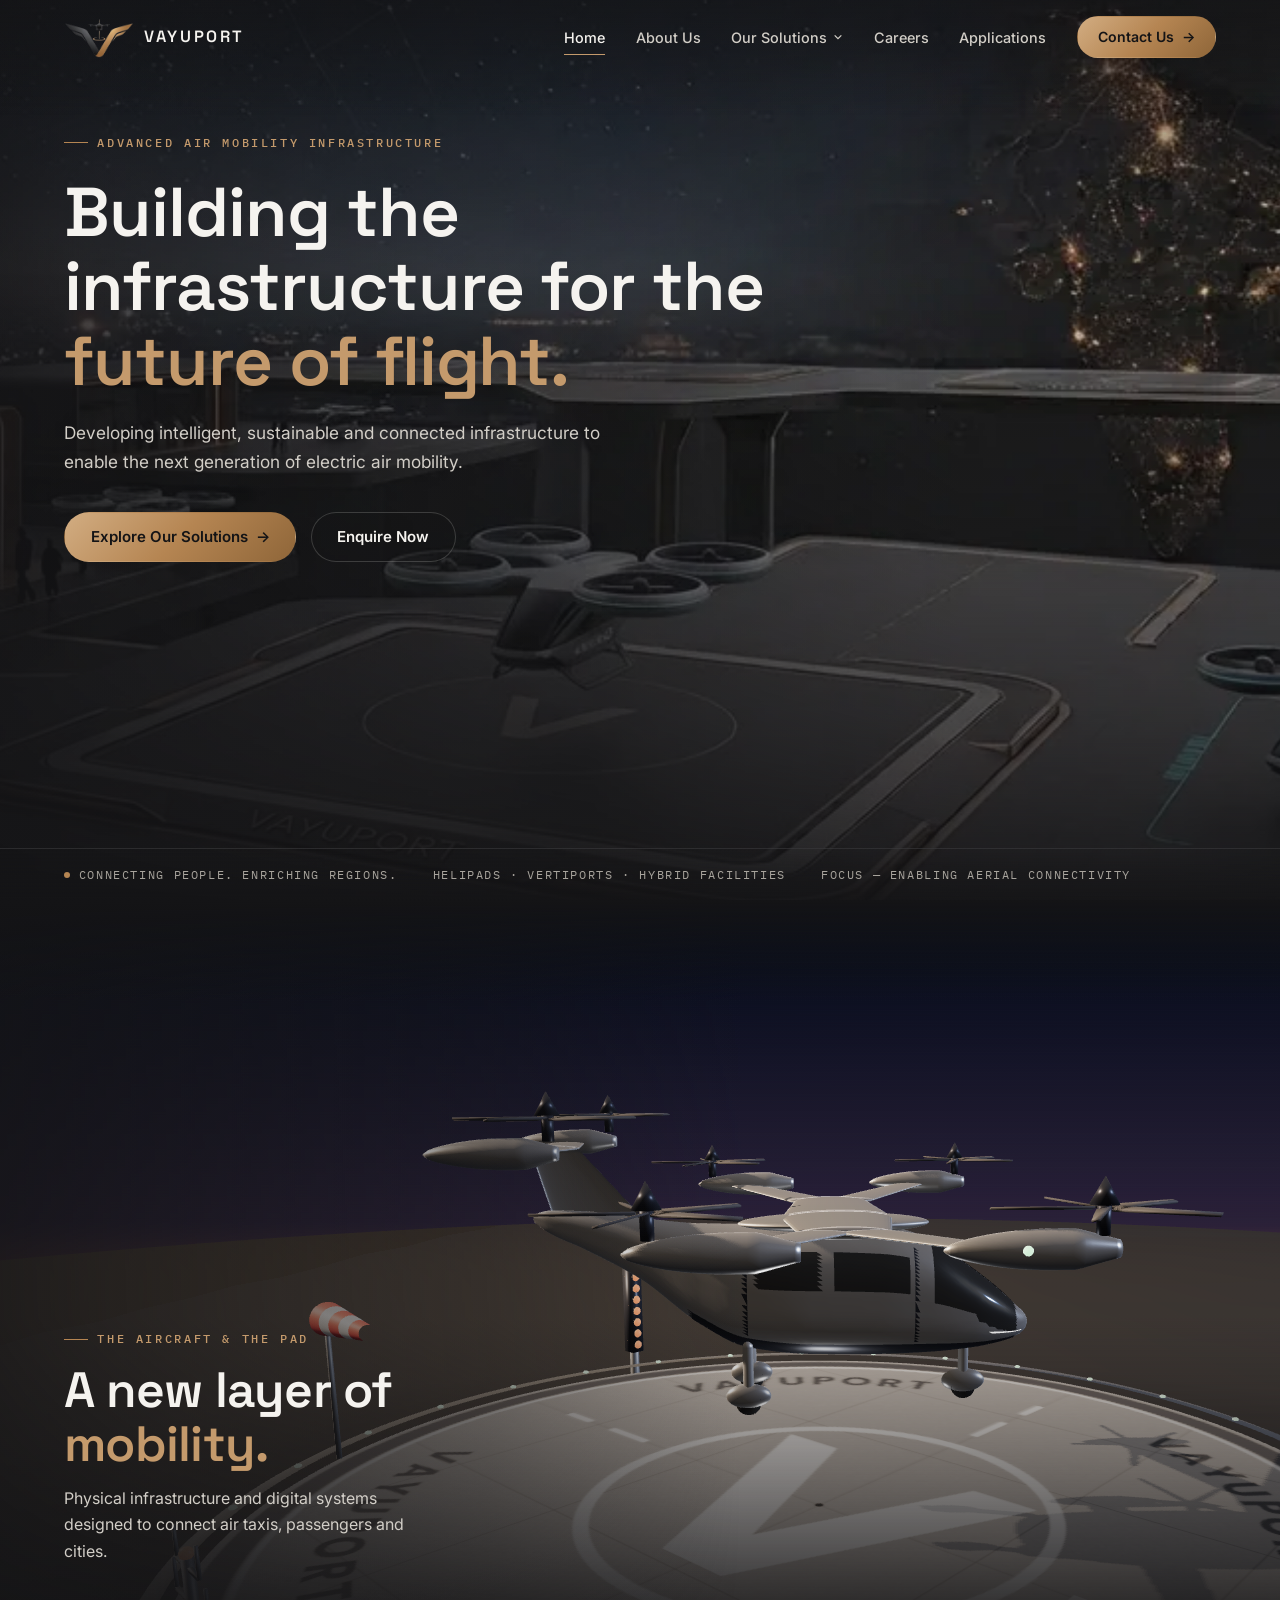
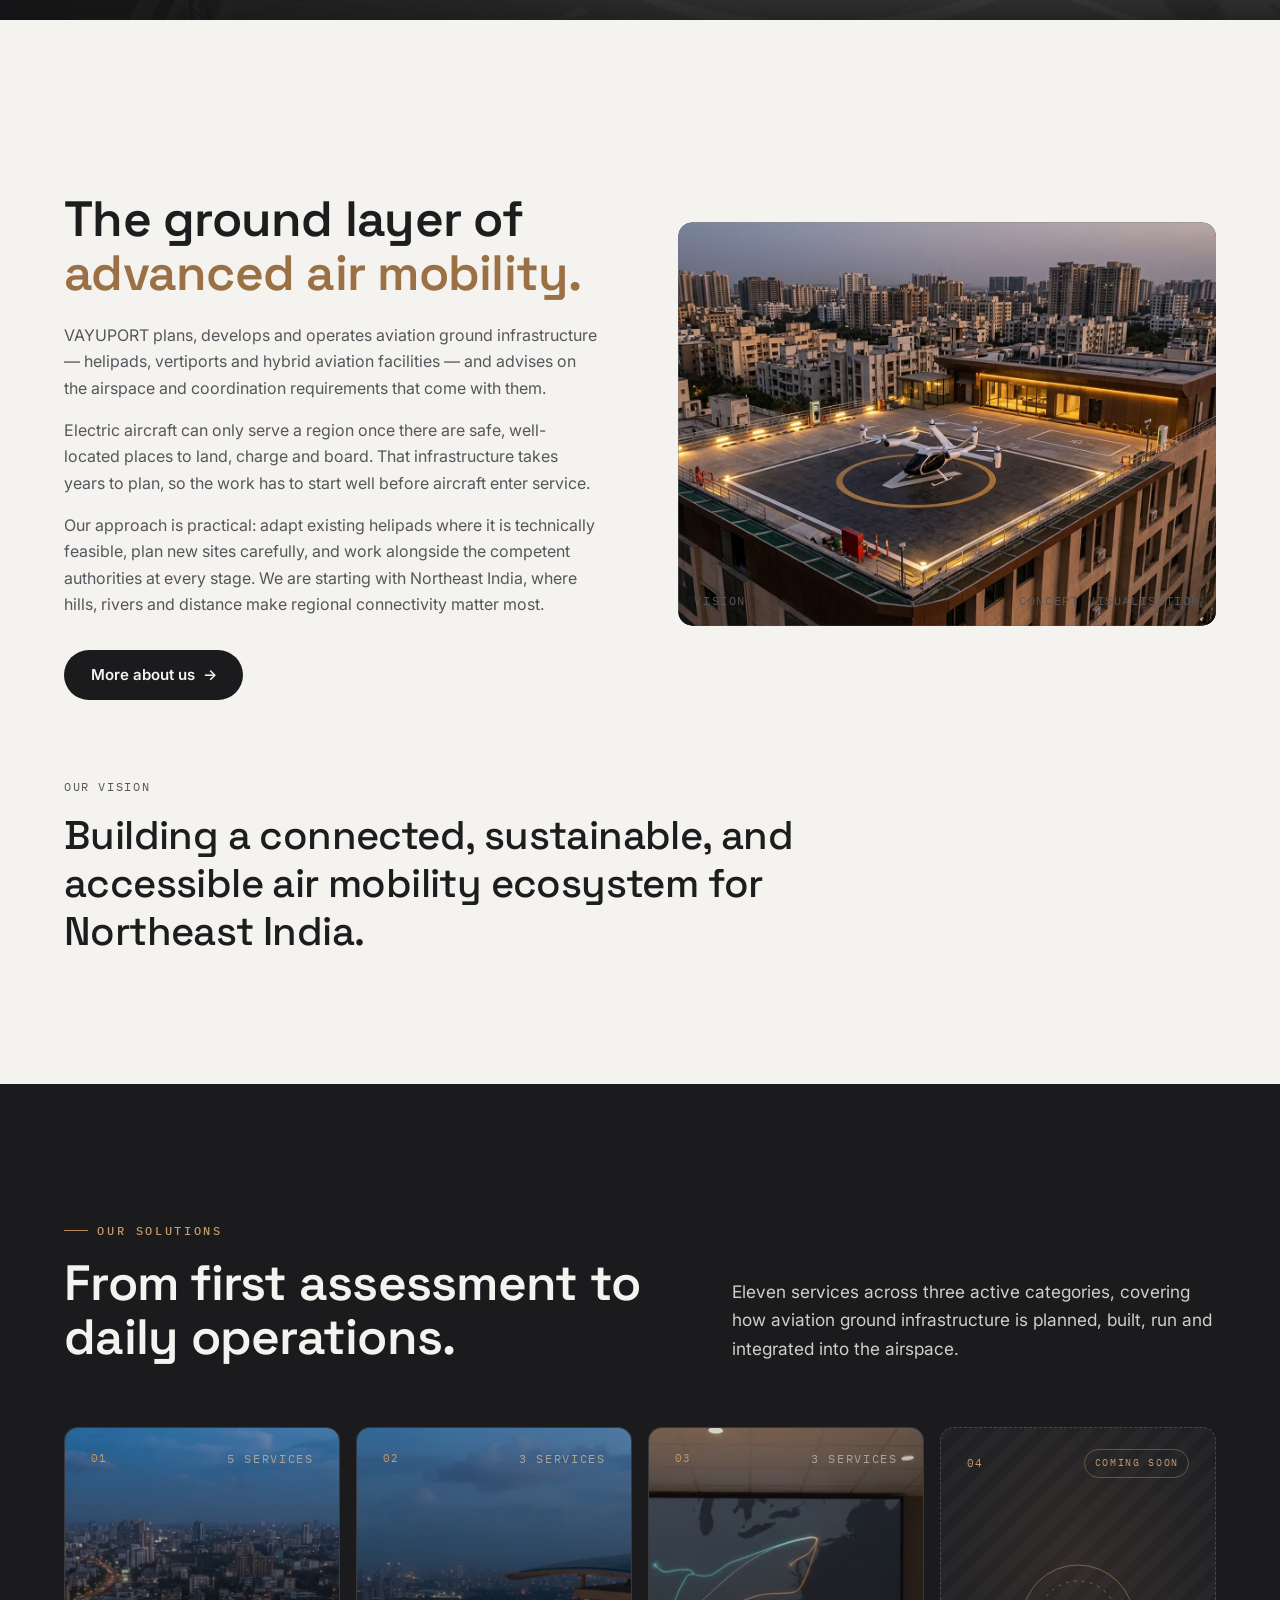
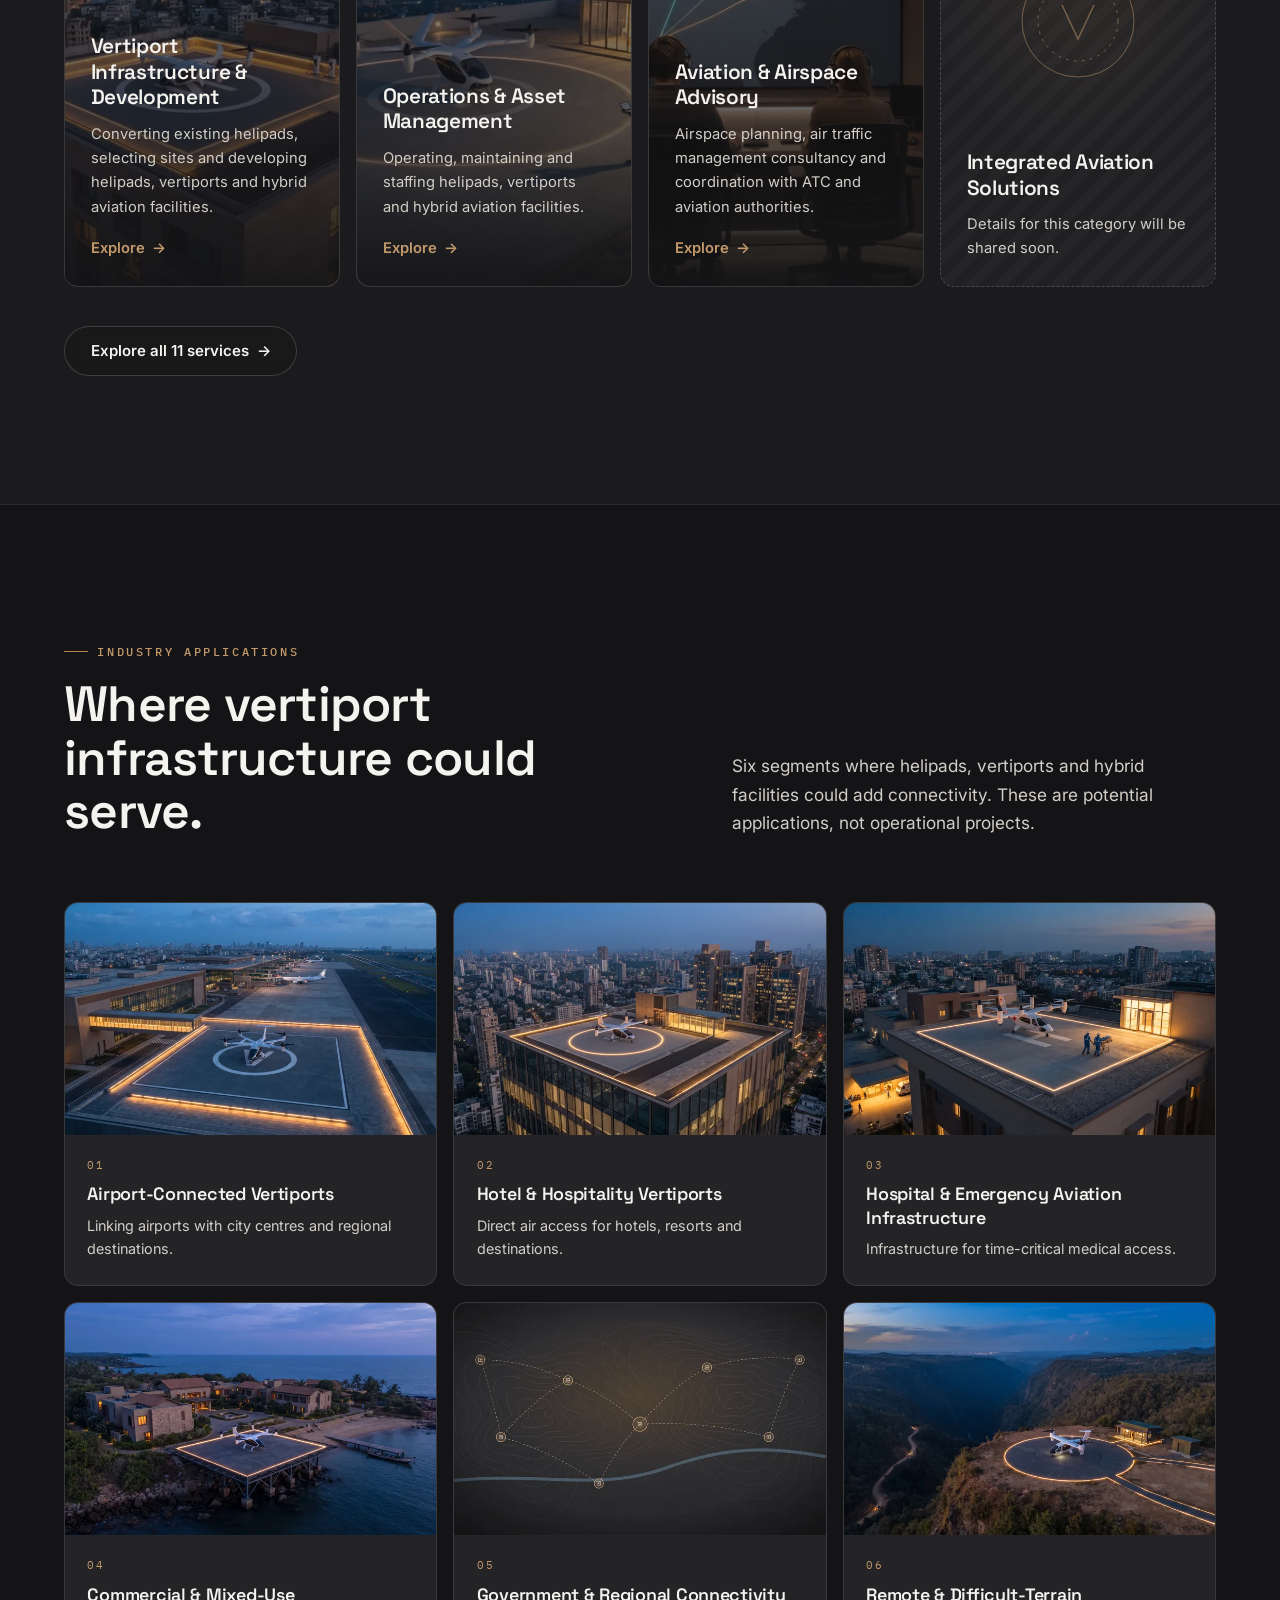
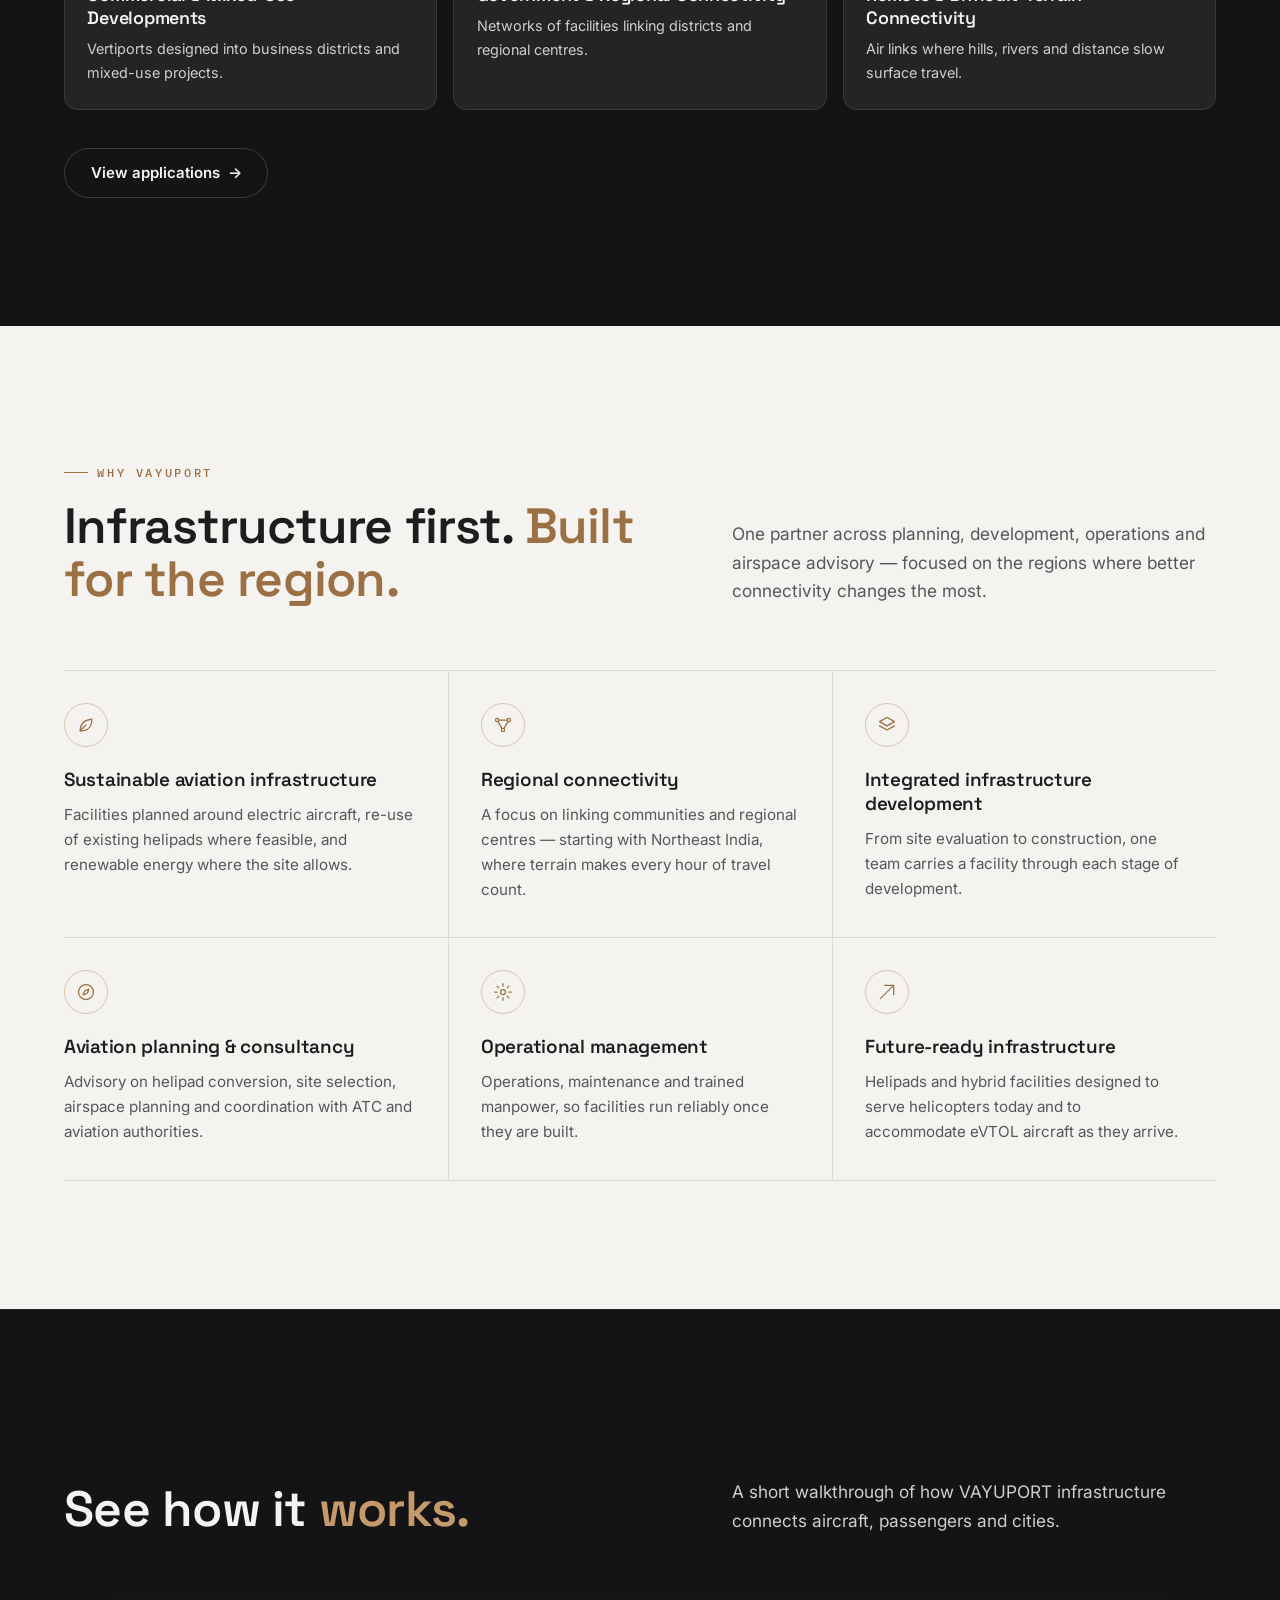
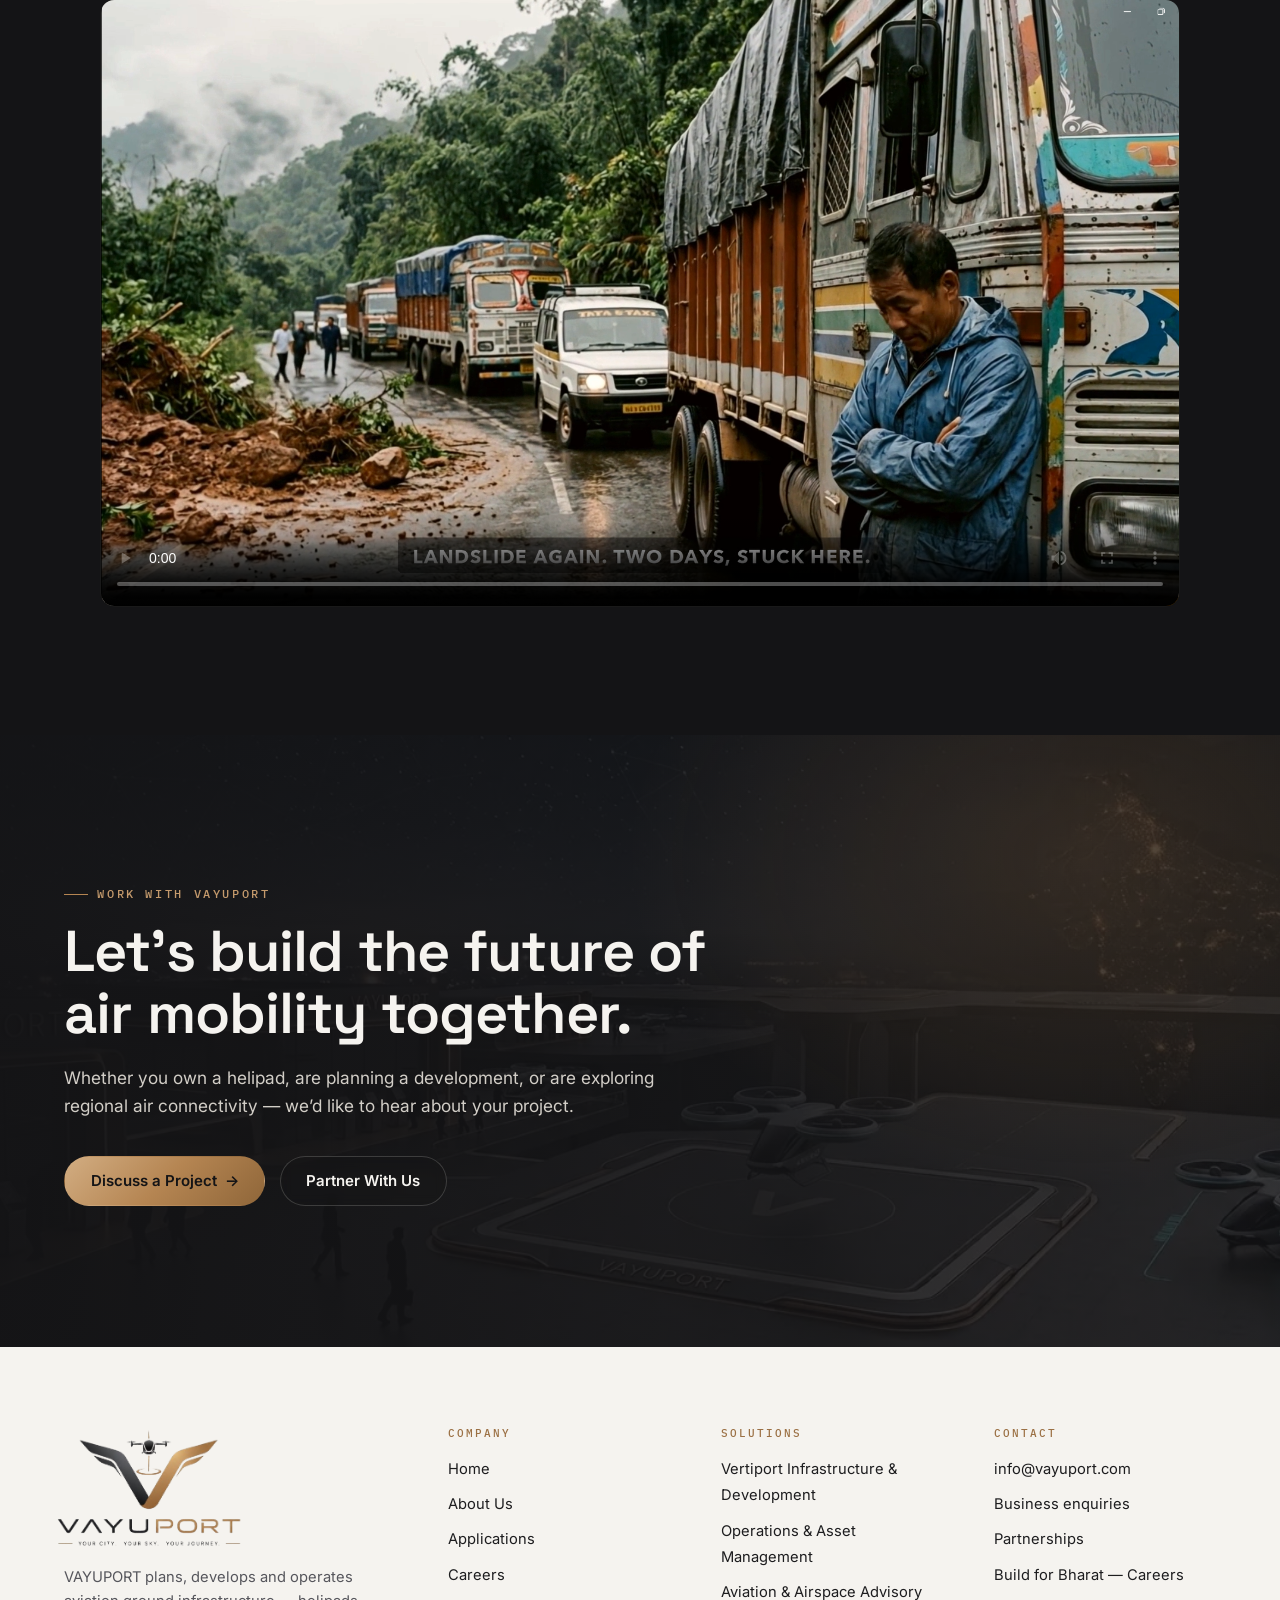
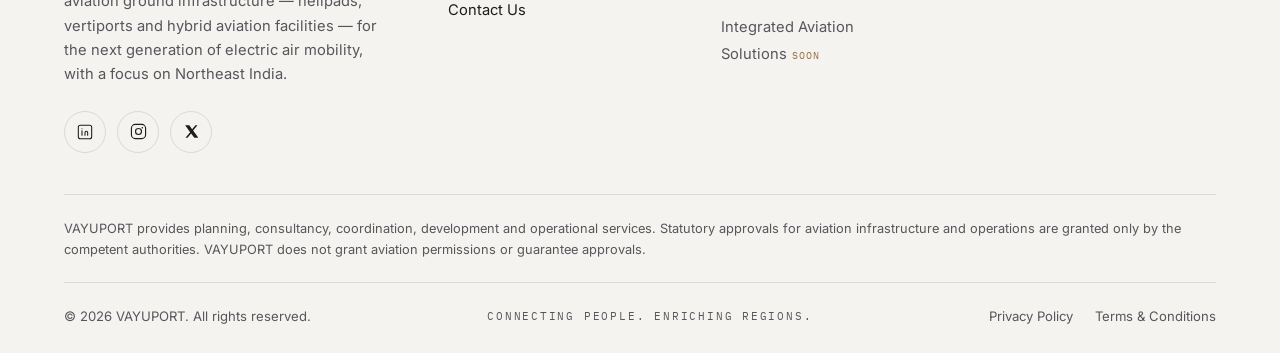
==== commit c2ad384d: "commit" ====
--- a/index.html
+++ b/index.html
@@ -1,10 +1,12 @@
 <!DOCTYPE html>
 <html lang="en-IN">
+
 <head>
   <meta charset="UTF-8">
   <meta name="viewport" content="width=device-width, initial-scale=1, viewport-fit=cover">
   <title>VAYUPORT | Vertiport &amp; Advanced Air Mobility Infrastructure — Northeast India</title>
-  <meta name="description" content="VAYUPORT plans, develops and operates helipads, vertiports and hybrid aviation facilities, and advises on airspace and aviation coordination — building air mobility infrastructure for Northeast India.">
+  <meta name="description"
+    content="VAYUPORT plans, develops and operates helipads, vertiports and hybrid aviation facilities, and advises on airspace and aviation coordination — building air mobility infrastructure for Northeast India.">
   <meta name="robots" content="index, follow, max-image-preview:large">
   <meta name="author" content="VAYUPORT">
   <meta name="theme-color" content="#141416">
@@ -12,11 +14,11 @@
   <link rel="canonical" href="https://www.vayuport.com/">
 
   <!-- Boot: JS flag, once-per-session splash, and failsafes so content can never stay hidden -->
-  <script>(function(d){var r=d.documentElement,s=0;r.classList.add('js');try{if(sessionStorage.getItem('vp-splash')==='1'||!window.matchMedia||matchMedia('(prefers-reduced-motion: reduce)').matches){r.classList.add('no-splash')}else{sessionStorage.setItem('vp-splash','1');r.classList.add('splash-active');s=1}}catch(e){r.classList.add('no-splash')}setTimeout(function(){r.classList.add('is-ready');r.classList.remove('splash-active')},s?6500:1600);setTimeout(function(){if(!r.classList.contains('site-ok')){r.classList.remove('js');r.classList.add('is-ready')}},3000)})(document);</script>
+  <script>(function (d) { var r = d.documentElement, s = 0; r.classList.add('js'); try { if (sessionStorage.getItem('vp-splash') === '1' || !window.matchMedia || matchMedia('(prefers-reduced-motion: reduce)').matches) { r.classList.add('no-splash') } else { sessionStorage.setItem('vp-splash', '1'); r.classList.add('splash-active'); s = 1 } } catch (e) { r.classList.add('no-splash') } setTimeout(function () { r.classList.add('is-ready'); r.classList.remove('splash-active') }, s ? 6500 : 1600); setTimeout(function () { if (!r.classList.contains('site-ok')) { r.classList.remove('js'); r.classList.add('is-ready') } }, 3000) })(document);</script>
 
   <!-- Vercel Web Analytics (unchanged) -->
   <script>window.va = window.va || function () { (window.vaq = window.vaq || []).push(arguments); };</script>
-  <script>if(location.protocol!=="file:"){var va=document.createElement("script");va.defer=true;va.src="/_vercel/insights/script.js";document.head.appendChild(va);}</script>
+  <script>if (location.protocol !== "file:") { var va = document.createElement("script"); va.defer = true; va.src = "/_vercel/insights/script.js"; document.head.appendChild(va); }</script>
 
   <link rel="icon" href="favicon.ico" sizes="any">
   <link rel="icon" type="image/svg+xml" href="favicon.svg">
@@ -28,7 +30,8 @@
   <meta property="og:type" content="website">
   <meta property="og:site_name" content="VAYUPORT">
   <meta property="og:title" content="VAYUPORT — Building the infrastructure for the future of flight">
-  <meta property="og:description" content="VAYUPORT plans, develops and operates helipads, vertiports and hybrid aviation facilities, and advises on airspace and aviation coordination — building air mobility infrastructure for Northeast India.">
+  <meta property="og:description"
+    content="VAYUPORT plans, develops and operates helipads, vertiports and hybrid aviation facilities, and advises on airspace and aviation coordination — building air mobility infrastructure for Northeast India.">
   <meta property="og:url" content="https://www.vayuport.com/">
   <meta property="og:image" content="https://www.vayuport.com/assets/img/og-image.jpg">
   <meta property="og:image:width" content="1200">
@@ -38,28 +41,39 @@
   <meta name="twitter:card" content="summary_large_image">
   <meta name="twitter:site" content="@vayuport">
   <meta name="twitter:title" content="VAYUPORT — Building the infrastructure for the future of flight">
-  <meta name="twitter:description" content="VAYUPORT plans, develops and operates helipads, vertiports and hybrid aviation facilities, and advises on airspace and aviation coordination — building air mobility infrastructure for Northeast India.">
+  <meta name="twitter:description"
+    content="VAYUPORT plans, develops and operates helipads, vertiports and hybrid aviation facilities, and advises on airspace and aviation coordination — building air mobility infrastructure for Northeast India.">
   <meta name="twitter:image" content="https://www.vayuport.com/assets/img/og-image.jpg">
   <meta name="twitter:image:alt" content="VAYUPORT — Connecting People. Enriching Regions.">
 
-  <script type="application/ld+json">{"@context": "https://schema.org", "@type": "Organization", "@id": "https://www.vayuport.com/#organization", "name": "VAYUPORT", "url": "https://www.vayuport.com/", "logo": "https://www.vayuport.com/assets/img/logo.png", "slogan": "Connecting People. Enriching Regions.", "description": "VAYUPORT develops, operates and advises on aviation ground infrastructure — helipads, vertiports and hybrid aviation facilities — for advanced air mobility, with a focus on Northeast India.", "email": "info@vayuport.com", "sameAs": ["https://www.linkedin.com/company/vayuport/", "https://x.com/vayuport", "https://www.instagram.com/vayuport"]}</script>
-  <script type="application/ld+json">{"@context": "https://schema.org", "@type": "WebSite", "@id": "https://www.vayuport.com/#website", "name": "VAYUPORT", "url": "https://www.vayuport.com/", "publisher": {"@id": "https://www.vayuport.com/#organization"}, "inLanguage": "en-IN"}</script>
+  <script
+    type="application/ld+json">{"@context": "https://schema.org", "@type": "Organization", "@id": "https://www.vayuport.com/#organization", "name": "VAYUPORT", "url": "https://www.vayuport.com/", "logo": "https://www.vayuport.com/assets/img/logo.png", "slogan": "Connecting People. Enriching Regions.", "description": "VAYUPORT develops, operates and advises on aviation ground infrastructure — helipads, vertiports and hybrid aviation facilities — for advanced air mobility, with a focus on Northeast India.", "email": "info@vayuport.com", "sameAs": ["https://www.linkedin.com/company/vayuport/", "https://x.com/vayuport", "https://www.instagram.com/vayuport"]}</script>
+  <script
+    type="application/ld+json">{"@context": "https://schema.org", "@type": "WebSite", "@id": "https://www.vayuport.com/#website", "name": "VAYUPORT", "url": "https://www.vayuport.com/", "publisher": {"@id": "https://www.vayuport.com/#organization"}, "inLanguage": "en-IN"}</script>
 
   <link rel="preload" as="image" href="assets/img/logo-full.webp" type="image/webp">
-  <link rel="preload" as="image" href="assets/img/video-poster.webp" imagesrcset="assets/img/video-poster-768.webp 768w, assets/img/video-poster.webp 1280w" imagesizes="100vw" fetchpriority="high">
+  <link rel="preload" as="image" href="assets/img/video-poster.webp"
+    imagesrcset="assets/img/video-poster-768.webp 768w, assets/img/video-poster.webp 1280w" imagesizes="100vw"
+    fetchpriority="high">
   <link rel="preconnect" href="https://fonts.googleapis.com">
   <link rel="preconnect" href="https://fonts.gstatic.com" crossorigin>
-  <link rel="stylesheet" href="https://fonts.googleapis.com/css2?family=IBM+Plex+Mono:wght@400;500&family=Inter:wght@400;500;600&family=Space+Grotesk:wght@400;500;600;700&display=swap">
+  <link rel="stylesheet"
+    href="https://fonts.googleapis.com/css2?family=IBM+Plex+Mono:wght@400;500&family=Inter:wght@400;500;600&family=Space+Grotesk:wght@400;500;600;700&display=swap">
   <link rel="stylesheet" href="assets/css/style.css?v=7">
 </head>
+
 <body>
   <div class="splash" id="splash" aria-hidden="true">
     <div class="splash-bg"></div>
     <div class="splash-stage">
-      <svg class="splash-ring" viewBox="0 0 200 200"><circle cx="100" cy="100" r="90"/></svg>
+      <svg class="splash-ring" viewBox="0 0 200 200">
+        <circle cx="100" cy="100" r="90" />
+      </svg>
       <div class="splash-logo">
-        <div class="splash-layer splash-mark"><img src="assets/img/logo-full.webp" alt="" width="443" height="285"></div>
-        <div class="splash-layer splash-word"><img src="assets/img/logo-full.webp" alt="" width="443" height="285"></div>
+        <div class="splash-layer splash-mark"><img src="assets/img/logo-full.webp" alt="" width="443" height="285">
+        </div>
+        <div class="splash-layer splash-word"><img src="assets/img/logo-full.webp" alt="" width="443" height="285">
+        </div>
       </div>
     </div>
     <button class="splash-skip" type="button" tabindex="-1">Skip</button>
@@ -78,15 +92,30 @@
           <li class="nav-item"><a class="nav-link" href="index.html" aria-current="page">Home</a></li>
           <li class="nav-item"><a class="nav-link" href="about.html">About Us</a></li>
           <li class="nav-item">
-            <button class="nav-link" type="button" data-mega-trigger aria-expanded="false" aria-controls="mega-solutions">Our Solutions <svg class="nav-caret" viewBox="0 0 12 12" fill="none" aria-hidden="true"><path d="M2 4l4 4 4-4" stroke="currentColor" stroke-width="1.5"/></svg></button>
-            <div class="mobile-sub" id="mobile-solutions"><ul>
-              <li><a href="vertiport-infrastructure.html"><span class="mega-num">01</span>Vertiport Infrastructure &amp; Development</a></li><li><a href="operations-asset-management.html"><span class="mega-num">02</span>Operations &amp; Asset Management</a></li><li><a href="aviation-airspace-advisory.html"><span class="mega-num">03</span>Aviation &amp; Airspace Advisory</a></li><li><a href="solutions.html#integrated-aviation-solutions"><span class="mega-num">04</span>Integrated Aviation Solutions <span class="badge">Soon</span></a></li><li><a href="solutions.html"><span class="mega-num">—</span>All solutions overview</a></li>
-            </ul></div>
+            <button class="nav-link" type="button" data-mega-trigger aria-expanded="false"
+              aria-controls="mega-solutions">Our Solutions <svg class="nav-caret" viewBox="0 0 12 12" fill="none"
+                aria-hidden="true">
+                <path d="M2 4l4 4 4-4" stroke="currentColor" stroke-width="1.5" />
+              </svg></button>
+            <div class="mobile-sub" id="mobile-solutions">
+              <ul>
+                <li><a href="vertiport-infrastructure.html"><span class="mega-num">01</span>Vertiport Infrastructure
+                    &amp; Development</a></li>
+                <li><a href="operations-asset-management.html"><span class="mega-num">02</span>Operations &amp; Asset
+                    Management</a></li>
+                <li><a href="aviation-airspace-advisory.html"><span class="mega-num">03</span>Aviation &amp; Airspace
+                    Advisory</a></li>
+                <li><a href="solutions.html#integrated-aviation-solutions"><span class="mega-num">04</span>Integrated
+                    Aviation Solutions <span class="badge">Soon</span></a></li>
+                <li><a href="solutions.html"><span class="mega-num">—</span>All solutions overview</a></li>
+              </ul>
+            </div>
           </li>
           <li class="nav-item"><a class="nav-link" href="careers.html">Careers</a></li>
           <li class="nav-item"><a class="nav-link" href="applications.html">Applications</a></li>
         </ul>
-        <a href="contact.html" class="btn btn-primary nav-cta">Contact Us <span class="btn-arrow" aria-hidden="true">→</span></a>
+        <a href="contact.html" class="btn btn-primary nav-cta">Contact Us <span class="btn-arrow"
+            aria-hidden="true">→</span></a>
       </nav>
 
       <button class="nav-toggle" type="button" aria-label="Menu" aria-expanded="false" aria-controls="nav-links">
@@ -97,19 +126,22 @@
         <a class="mega-card" href="vertiport-infrastructure.html">
           <span class="mega-num">01</span>
           <span class="mega-title">Vertiport Infrastructure &amp; Development</span>
-          <span class="mega-desc">Converting existing helipads, selecting sites and developing helipads, vertiports and hybrid aviation facilities.</span>
+          <span class="mega-desc">Converting existing helipads, selecting sites and developing helipads, vertiports and
+            hybrid aviation facilities.</span>
           <span class="mega-more">5 services →</span>
         </a>
         <a class="mega-card" href="operations-asset-management.html">
           <span class="mega-num">02</span>
           <span class="mega-title">Operations &amp; Asset Management</span>
-          <span class="mega-desc">Operating, maintaining and staffing helipads, vertiports and hybrid aviation facilities.</span>
+          <span class="mega-desc">Operating, maintaining and staffing helipads, vertiports and hybrid aviation
+            facilities.</span>
           <span class="mega-more">3 services →</span>
         </a>
         <a class="mega-card" href="aviation-airspace-advisory.html">
           <span class="mega-num">03</span>
           <span class="mega-title">Aviation &amp; Airspace Advisory</span>
-          <span class="mega-desc">Airspace planning, air traffic management consultancy and coordination with ATC and aviation authorities.</span>
+          <span class="mega-desc">Airspace planning, air traffic management consultancy and coordination with ATC and
+            aviation authorities.</span>
           <span class="mega-more">3 services →</span>
         </a>
         <a class="mega-card is-soon" href="solutions.html#integrated-aviation-solutions">
@@ -120,44 +152,53 @@
         </a>
         <div class="mega-foot">
           <span>Planning, consultancy, development and operations for aviation ground infrastructure.</span>
-          <a class="btn-text" href="solutions.html">View all solutions <span class="btn-arrow" aria-hidden="true">→</span></a>
+          <a class="btn-text" href="solutions.html">View all solutions <span class="btn-arrow"
+              aria-hidden="true">→</span></a>
         </div>
       </div>
     </div>
     <div class="scroll-progress" aria-hidden="true"></div>
   </header>
 
-  <main id="main">
+  <main id="main" tabindex="-1">
     <!-- ============ HERO ============ -->
     <section class="hero" aria-labelledby="hero-title">
       <div class="hero-media">
-        <div class="parallax">
-          <img src="assets/img/hero-bg.jpg"
-          alt="A VAYUPORT vertiport at night, with an electric air taxi resting on a V-marked landing pad as a map of India's illuminated cities glows in the background."
-          width="1376" height="509">
-        </div>
-      </div>
-      <div class="hero-overlay" aria-hidden="true"></div>
-
-      <div class="hero-content">
-        <div class="container">
-          <p class="eyebrow hero-anim" style="--d:.05s">Advanced Air Mobility Infrastructure</p>
-          <h1 id="hero-title" class="hero-anim" style="--d:.15s">Building the infrastructure for the <span class="accent">future of flight.</span></h1>
-          <p class="lede hero-anim" style="--d:.3s">Developing intelligent, sustainable and connected infrastructure to enable the next generation of electric air mobility.</p>
-          <div class="btn-row hero-anim" style="--d:.45s">
-            <a href="solutions.html" class="btn btn-primary">Explore Our Solutions <span class="btn-arrow" aria-hidden="true">→</span></a>
-            <a href="contact.html" class="btn btn-ghost">Enquire Now</a>
-          </div>
-        </div>
-      </div>
-
-      <div class="hero-meta mono-detail" aria-hidden="true">
-        <div class="container">
-          <span><span class="dot"></span>Connecting People. Enriching Regions.</span>
-          <span>Helipads · Vertiports · Hybrid facilities</span>
-          <span>Focus — Enabling Aerial Connectivity</span>
-        </div>
-      </div>
+        <div class="hero-media">
+          <div class="parallax">
+            <picture>
+              <source srcset="assets/img/hero-bg.webp" type="image/webp">
+              <img class="hero-img" src="assets/img/hero-bg.jpg"
+                alt="A VAYUPORT vertiport at night, with an electric air taxi resting on a V-marked landing pad as a map of India's illuminated cities glows in the background."
+                width="1376" height="509" fetchpriority="high" decoding="async">
+            </picture>
+          </div>
+        </div>
+        <div class="hero-overlay" aria-hidden="true"></div>
+
+        <div class="hero-content">
+          <div class="container">
+            <p class="eyebrow hero-anim" style="--d:.05s">Advanced Air Mobility Infrastructure</p>
+            <h1 id="hero-title" class="hero-anim" style="--d:.15s">Building the infrastructure for the <span
+                class="accent">future of flight.</span></h1>
+            <p class="lede hero-anim" style="--d:.3s">Developing intelligent, sustainable and connected infrastructure
+              to
+              enable the next generation of electric air mobility.</p>
+            <div class="btn-row hero-anim" style="--d:.45s">
+              <a href="solutions.html" class="btn btn-primary">Explore Our Solutions <span class="btn-arrow"
+                  aria-hidden="true">→</span></a>
+              <a href="contact.html" class="btn btn-ghost">Enquire Now</a>
+            </div>
+          </div>
+        </div>
+
+        <div class="hero-meta mono-detail" aria-hidden="true">
+          <div class="container">
+            <span><span class="dot"></span>Connecting People. Enriching Regions.</span>
+            <span>Helipads · Vertiports · Hybrid facilities</span>
+            <span>Focus — Enabling Aerial Connectivity</span>
+          </div>
+        </div>
     </section>
 
     <!-- ============ 3D eVTOL SHOWCASE ============ -->
@@ -166,13 +207,15 @@
         <div class="model-media">
           <!-- <img class="poster" src="assets/img/video-poster.webp" srcset="assets/img/video-poster-768.webp 768w, assets/img/video-poster.webp 1280w" sizes="100vw" width="1280" height="720" alt="" aria-hidden="true" loading="lazy" decoding="async"> -->
           <!-- Moving 3D eVTOL hovering over the vertiport. Fixed camera, not interactive. -->
-          <div class="model-3d-mount" data-evtol-3d data-model="assets/3d/vayuport-evtol.glb"
-            role="img" aria-label="A VAYUPORT electric air taxi hovering above a vertiport landing pad"></div>
+          <div class="model-3d-mount" data-evtol-3d data-model="assets/3d/vayuport-evtol.glb" role="img"
+            aria-label="A VAYUPORT electric air taxi hovering above a vertiport landing pad"></div>
         </div>
         <div class="model-copy">
           <p class="eyebrow reveal">The aircraft &amp; the pad</p>
-          <h2 id="model-title" class="h-section reveal" style="--d:.06s">A new layer of <span class="accent">mobility.</span></h2>
-          <p class="reveal" style="--d:.12s">Physical infrastructure and digital systems designed to connect air taxis, passengers and cities.</p>
+          <h2 id="model-title" class="h-section reveal" style="--d:.06s">A new layer of <span
+              class="accent">mobility.</span></h2>
+          <p class="reveal" style="--d:.12s">Physical infrastructure and digital systems designed to connect air taxis,
+            passengers and cities.</p>
         </div>
       </div>
     </section>
@@ -182,25 +225,38 @@
       <div class="container split">
         <div>
           <p class="eyebrow reveal">About VAYUPORT</p>
-          <h2 id="about-title" class="h-section reveal" style="--d:.06s">The ground layer of <span class="accent">advanced air mobility.</span></h2>
+          <h2 id="about-title" class="h-section reveal" style="--d:.06s">The ground layer of <span
+              class="accent">advanced air mobility.</span></h2>
           <div class="prose reveal" style="--d:.12s">
-            <p>VAYUPORT plans, develops and operates aviation ground infrastructure — helipads, vertiports and hybrid aviation facilities — and advises on the airspace and coordination requirements that come with them.</p>
-            <p>Electric aircraft can only serve a region once there are safe, well-located places to land, charge and board. That infrastructure takes years to plan, so the work has to start well before aircraft enter service.</p>
-            <p>Our approach is practical: adapt existing helipads where it is technically feasible, plan new sites carefully, and work alongside the competent authorities at every stage. We are starting with Northeast India, where hills, rivers and distance make regional connectivity matter most.</p>
+            <p>VAYUPORT plans, develops and operates aviation ground infrastructure — helipads, vertiports and hybrid
+              aviation facilities — and advises on the airspace and coordination requirements that come with them.</p>
+            <p>Electric aircraft can only serve a region once there are safe, well-located places to land, charge and
+              board. That infrastructure takes years to plan, so the work has to start well before aircraft enter
+              service.</p>
+            <p>Our approach is practical: adapt existing helipads where it is technically feasible, plan new sites
+              carefully, and work alongside the competent authorities at every stage. We are starting with Northeast
+              India, where hills, rivers and distance make regional connectivity matter most.</p>
           </div>
           <div class="btn-row reveal" style="--d:.18s">
-            <a href="about.html" class="btn btn-dark">More about us <span class="btn-arrow" aria-hidden="true">→</span></a>
+            <a href="about.html" class="btn btn-dark">More about us <span class="btn-arrow"
+                aria-hidden="true">→</span></a>
           </div>
         </div>
         <figure class="media-frame reveal-media">
-          <img src="assets/img/3-1.webp" width="1376" height="509" loading="lazy" decoding="async" sizes="(min-width:860px) 50vw, 100vw" alt="Visualisation of a VAYUPORT vertiport at night, with an eVTOL aircraft on a V-marked landing pad and passenger terminal behind" style="object-position:58% 50%">
-          <figcaption class="media-caption mono-detail"><span>Vision</span><span>Concept visualisation</span></figcaption>
+          <img src="assets/img/3-1.webp" width="1376" height="509" loading="lazy" decoding="async"
+            sizes="(min-width:860px) 50vw, 100vw"
+            alt="Visualisation of a VAYUPORT vertiport at night, with an eVTOL aircraft on a V-marked landing pad and passenger terminal behind"
+            style="object-position:58% 50%">
+          <figcaption class="media-caption mono-detail"><span>Vision</span><span>Concept visualisation</span>
+          </figcaption>
         </figure>
       </div>
       <div class="container">
         <blockquote class="quote-band reveal mt-3" style="margin-top:clamp(3rem,6vw,5rem)">
           <p class="mono-detail" style="margin-bottom:1rem">Our vision</p>
-          <p style="font-family:var(--font-display);font-weight:500;font-size:clamp(1.5rem,3.2vw,2.5rem);line-height:1.2;letter-spacing:-.015em;max-width:30ch;color:var(--ink)">Building a connected, sustainable, and accessible air mobility ecosystem for Northeast India.</p>
+          <p
+            style="font-family:var(--font-display);font-weight:500;font-size:clamp(1.5rem,3.2vw,2.5rem);line-height:1.2;letter-spacing:-.015em;max-width:30ch;color:var(--ink)">
+            Building a connected, sustainable, and accessible air mobility ecosystem for Northeast India.</p>
         </blockquote>
       </div>
     </section>
@@ -211,49 +267,76 @@
         <div class="section-head">
           <div>
             <p class="eyebrow reveal">Our Solutions</p>
-            <h2 id="solutions-title" class="h-section reveal" style="--d:.06s">From first assessment to daily operations.</h2>
-          </div>
-          <p class="lede reveal" style="--d:.12s">Eleven services across three active categories, covering how aviation ground infrastructure is planned, built, run and integrated into the airspace.</p>
+            <h2 id="solutions-title" class="h-section reveal" style="--d:.06s">From first assessment to daily
+              operations.</h2>
+          </div>
+          <p class="lede reveal" style="--d:.12s">Eleven services across three active categories, covering how aviation
+            ground infrastructure is planned, built, run and integrated into the airspace.</p>
         </div>
         <div class="sol-grid">
-        <article class="sol-card reveal" style="--d:0.00s">
-          <div class="sol-card-media"><img src="assets/img/services/service-01-helipad-conversion-800.webp" srcset="assets/img/services/service-01-helipad-conversion-800.webp 800w, assets/img/services/service-01-helipad-conversion.webp 1600w" sizes="(min-width:1180px) 25vw, (min-width:620px) 50vw, 100vw" width="1600" height="900" alt="Illustration of an existing rooftop helipad in a city block being upgraded into a vertiport with an eVTOL on the pad" loading="lazy" decoding="async"></div>
-          <div class="sol-card-top"><span class="mega-num">01</span><span class="mono-detail">5 services</span></div>
-          <div class="sol-card-body">
-            <h3>Vertiport Infrastructure &amp; Development</h3>
-            <p>Converting existing helipads, selecting sites and developing helipads, vertiports and hybrid aviation facilities.</p>
-            <a class="btn-text stretched" href="vertiport-infrastructure.html">Explore <span class="visually-hidden">Vertiport Infrastructure &amp; Development</span> <span class="btn-arrow" aria-hidden="true">→</span></a>
-          </div>
-        </article>
-        <article class="sol-card reveal" style="--d:0.08s">
-          <div class="sol-card-media"><img src="assets/img/services/service-06-operations-management-800.webp" srcset="assets/img/services/service-06-operations-management-800.webp 800w, assets/img/services/service-06-operations-management.webp 1600w" sizes="(min-width:1180px) 25vw, (min-width:620px) 50vw, 100vw" width="1600" height="900" alt="Illustration of an operating vertiport with a terminal building, landing pads and eVTOL aircraft on stands" loading="lazy" decoding="async"></div>
-          <div class="sol-card-top"><span class="mega-num">02</span><span class="mono-detail">3 services</span></div>
-          <div class="sol-card-body">
-            <h3>Operations &amp; Asset Management</h3>
-            <p>Operating, maintaining and staffing helipads, vertiports and hybrid aviation facilities.</p>
-            <a class="btn-text stretched" href="operations-asset-management.html">Explore <span class="visually-hidden">Operations &amp; Asset Management</span> <span class="btn-arrow" aria-hidden="true">→</span></a>
-          </div>
-        </article>
-        <article class="sol-card reveal" style="--d:0.16s">
-          <div class="sol-card-media"><img src="assets/img/services/service-09-airspace-planning-800.webp" srcset="assets/img/services/service-09-airspace-planning-800.webp 800w, assets/img/services/service-09-airspace-planning.webp 1600w" sizes="(min-width:1180px) 25vw, (min-width:620px) 50vw, 100vw" width="1600" height="900" alt="Illustration of a planning wall showing proposed flight corridors over terrain contours" loading="lazy" decoding="async"></div>
-          <div class="sol-card-top"><span class="mega-num">03</span><span class="mono-detail">3 services</span></div>
-          <div class="sol-card-body">
-            <h3>Aviation &amp; Airspace Advisory</h3>
-            <p>Airspace planning, air traffic management consultancy and coordination with ATC and aviation authorities.</p>
-            <a class="btn-text stretched" href="aviation-airspace-advisory.html">Explore <span class="visually-hidden">Aviation &amp; Airspace Advisory</span> <span class="btn-arrow" aria-hidden="true">→</span></a>
-          </div>
-        </article>
-        <article class="sol-card is-soon reveal" style="--d:.24s" id="integrated-aviation-solutions-card">
-          <div class="soon-mark"><svg viewBox="0 0 120 120" fill="none" aria-hidden="true"><circle cx="60" cy="60" r="56" stroke="currentColor" stroke-width="1"/><circle cx="60" cy="60" r="40" stroke="currentColor" stroke-width="1" stroke-dasharray="3 5"/><path d="M44 44l16 34 16-34" stroke="currentColor" stroke-width="1.5"/></svg></div>
-          <div class="sol-card-top"><span class="mega-num">04</span><span class="badge">Coming soon</span></div>
-          <div class="sol-card-body">
-            <h3>Integrated Aviation Solutions</h3>
-            <p>Details for this category will be shared soon.</p>
-          </div>
-        </article>
+          <article class="sol-card reveal" style="--d:0.00s">
+            <div class="sol-card-media"><img src="assets/img/services/service-01-helipad-conversion-800.webp"
+                srcset="assets/img/services/service-01-helipad-conversion-800.webp 800w, assets/img/services/service-01-helipad-conversion.webp 1600w"
+                sizes="(min-width:1180px) 25vw, (min-width:620px) 50vw, 100vw" width="1600" height="900"
+                alt="Illustration of an existing rooftop helipad in a city block being upgraded into a vertiport with an eVTOL on the pad"
+                loading="lazy" decoding="async"></div>
+            <div class="sol-card-top"><span class="mega-num">01</span><span class="mono-detail">5 services</span></div>
+            <div class="sol-card-body">
+              <h3>Vertiport Infrastructure &amp; Development</h3>
+              <p>Converting existing helipads, selecting sites and developing helipads, vertiports and hybrid aviation
+                facilities.</p>
+              <a class="btn-text stretched" href="vertiport-infrastructure.html">Explore <span
+                  class="visually-hidden">Vertiport Infrastructure &amp; Development</span> <span class="btn-arrow"
+                  aria-hidden="true">→</span></a>
+            </div>
+          </article>
+          <article class="sol-card reveal" style="--d:0.08s">
+            <div class="sol-card-media"><img src="assets/img/services/service-06-operations-management-800.webp"
+                srcset="assets/img/services/service-06-operations-management-800.webp 800w, assets/img/services/service-06-operations-management.webp 1600w"
+                sizes="(min-width:1180px) 25vw, (min-width:620px) 50vw, 100vw" width="1600" height="900"
+                alt="Illustration of an operating vertiport with a terminal building, landing pads and eVTOL aircraft on stands"
+                loading="lazy" decoding="async"></div>
+            <div class="sol-card-top"><span class="mega-num">02</span><span class="mono-detail">3 services</span></div>
+            <div class="sol-card-body">
+              <h3>Operations &amp; Asset Management</h3>
+              <p>Operating, maintaining and staffing helipads, vertiports and hybrid aviation facilities.</p>
+              <a class="btn-text stretched" href="operations-asset-management.html">Explore <span
+                  class="visually-hidden">Operations &amp; Asset Management</span> <span class="btn-arrow"
+                  aria-hidden="true">→</span></a>
+            </div>
+          </article>
+          <article class="sol-card reveal" style="--d:0.16s">
+            <div class="sol-card-media"><img src="assets/img/services/service-09-airspace-planning-800.webp"
+                srcset="assets/img/services/service-09-airspace-planning-800.webp 800w, assets/img/services/service-09-airspace-planning.webp 1600w"
+                sizes="(min-width:1180px) 25vw, (min-width:620px) 50vw, 100vw" width="1600" height="900"
+                alt="Illustration of a planning wall showing proposed flight corridors over terrain contours"
+                loading="lazy" decoding="async"></div>
+            <div class="sol-card-top"><span class="mega-num">03</span><span class="mono-detail">3 services</span></div>
+            <div class="sol-card-body">
+              <h3>Aviation &amp; Airspace Advisory</h3>
+              <p>Airspace planning, air traffic management consultancy and coordination with ATC and aviation
+                authorities.</p>
+              <a class="btn-text stretched" href="aviation-airspace-advisory.html">Explore <span
+                  class="visually-hidden">Aviation &amp; Airspace Advisory</span> <span class="btn-arrow"
+                  aria-hidden="true">→</span></a>
+            </div>
+          </article>
+          <article class="sol-card is-soon reveal" style="--d:.24s" id="integrated-aviation-solutions-card">
+            <div class="soon-mark"><svg viewBox="0 0 120 120" fill="none" aria-hidden="true">
+                <circle cx="60" cy="60" r="56" stroke="currentColor" stroke-width="1" />
+                <circle cx="60" cy="60" r="40" stroke="currentColor" stroke-width="1" stroke-dasharray="3 5" />
+                <path d="M44 44l16 34 16-34" stroke="currentColor" stroke-width="1.5" />
+              </svg></div>
+            <div class="sol-card-top"><span class="mega-num">04</span><span class="badge">Coming soon</span></div>
+            <div class="sol-card-body">
+              <h3>Integrated Aviation Solutions</h3>
+              <p>Details for this category will be shared soon.</p>
+            </div>
+          </article>
         </div>
         <div class="btn-row reveal" style="margin-top:2.4rem">
-          <a href="solutions.html" class="btn btn-ghost">Explore all 11 services <span class="btn-arrow" aria-hidden="true">→</span></a>
+          <a href="solutions.html" class="btn btn-ghost">Explore all 11 services <span class="btn-arrow"
+              aria-hidden="true">→</span></a>
         </div>
       </div>
     </section>
@@ -264,62 +347,89 @@
         <div class="section-head">
           <div>
             <p class="eyebrow reveal">Industry Applications</p>
-            <h2 id="apps-title" class="h-section reveal" style="--d:.06s">Where vertiport infrastructure could serve.</h2>
-          </div>
-          <p class="lede reveal" style="--d:.12s">Six segments where helipads, vertiports and hybrid facilities could add connectivity. These are potential applications, not operational projects.</p>
+            <h2 id="apps-title" class="h-section reveal" style="--d:.06s">Where vertiport infrastructure could serve.
+            </h2>
+          </div>
+          <p class="lede reveal" style="--d:.12s">Six segments where helipads, vertiports and hybrid facilities could
+            add connectivity. These are potential applications, not operational projects.</p>
         </div>
         <div class="app-grid">
-        <article class="app-card reveal" style="--d:0.00s">
-          <div class="media-frame"><img src="assets/img/applications/app-airports-800.webp" srcset="assets/img/applications/app-airports-800.webp 800w, assets/img/applications/app-airports.webp 1600w" sizes="(min-width:960px) 33vw, (min-width:600px) 50vw, 100vw" width="1600" height="900" alt="Illustration of an airport runway and terminal with two adjacent vertiport pads" loading="lazy" decoding="async"></div>
-          <div class="app-card-body">
-            <span class="num">01</span>
-            <h3>Airport-Connected Vertiports</h3>
-            <p>Linking airports with city centres and regional destinations.</p>
-          </div>
-        </article>
-        <article class="app-card reveal" style="--d:0.08s">
-          <div class="media-frame"><img src="assets/img/applications/app-hospitality-800.webp" srcset="assets/img/applications/app-hospitality-800.webp 800w, assets/img/applications/app-hospitality.webp 1600w" sizes="(min-width:960px) 33vw, (min-width:600px) 50vw, 100vw" width="1600" height="900" alt="Illustration of a hotel tower with a podium-level vertiport pad" loading="lazy" decoding="async"></div>
-          <div class="app-card-body">
-            <span class="num">02</span>
-            <h3>Hotel &amp; Hospitality Vertiports</h3>
-            <p>Direct air access for hotels, resorts and destinations.</p>
-          </div>
-        </article>
-        <article class="app-card reveal" style="--d:0.16s">
-          <div class="media-frame"><img src="assets/img/applications/app-healthcare-800.webp" srcset="assets/img/applications/app-healthcare-800.webp 800w, assets/img/applications/app-healthcare.webp 1600w" sizes="(min-width:960px) 33vw, (min-width:600px) 50vw, 100vw" width="1600" height="900" alt="Illustration of a hospital building with a rooftop helipad and an eVTOL aircraft" loading="lazy" decoding="async"></div>
-          <div class="app-card-body">
-            <span class="num">03</span>
-            <h3>Hospital &amp; Emergency Aviation Infrastructure</h3>
-            <p>Infrastructure for time-critical medical access.</p>
-          </div>
-        </article>
-        <article class="app-card reveal" style="--d:0.00s">
-          <div class="media-frame"><img src="assets/img/applications/app-commercial-800.webp" srcset="assets/img/applications/app-commercial-800.webp 800w, assets/img/applications/app-commercial.webp 1600w" sizes="(min-width:960px) 33vw, (min-width:600px) 50vw, 100vw" width="1600" height="900" alt="Illustration of a commercial tower with a rooftop vertiport and surrounding plaza" loading="lazy" decoding="async"></div>
-          <div class="app-card-body">
-            <span class="num">04</span>
-            <h3>Commercial &amp; Mixed-Use Developments</h3>
-            <p>Vertiports designed into business districts and mixed-use projects.</p>
-          </div>
-        </article>
-        <article class="app-card reveal" style="--d:0.08s">
-          <div class="media-frame"><img src="assets/img/applications/app-regional-connectivity-800.webp" srcset="assets/img/applications/app-regional-connectivity-800.webp 800w, assets/img/applications/app-regional-connectivity.webp 1600w" sizes="(min-width:960px) 33vw, (min-width:600px) 50vw, 100vw" width="1600" height="900" alt="Illustration of a regional network of connected sites across a contour map with a river" loading="lazy" decoding="async"></div>
-          <div class="app-card-body">
-            <span class="num">05</span>
-            <h3>Government &amp; Regional Connectivity</h3>
-            <p>Networks of facilities linking districts and regional centres.</p>
-          </div>
-        </article>
-        <article class="app-card reveal" style="--d:0.16s">
-          <div class="media-frame"><img src="assets/img/applications/app-remote-terrain-800.webp" srcset="assets/img/applications/app-remote-terrain-800.webp 800w, assets/img/applications/app-remote-terrain.webp 1600w" sizes="(min-width:960px) 33vw, (min-width:600px) 50vw, 100vw" width="1600" height="900" alt="Illustration of a vertiport pad on a hillside with mountains and a river valley" loading="lazy" decoding="async"></div>
-          <div class="app-card-body">
-            <span class="num">06</span>
-            <h3>Remote &amp; Difficult-Terrain Connectivity</h3>
-            <p>Air links where hills, rivers and distance slow surface travel.</p>
-          </div>
-        </article>
+          <article class="app-card reveal" style="--d:0.00s">
+            <div class="media-frame"><img src="assets/img/applications/app-airports-800.webp"
+                srcset="assets/img/applications/app-airports-800.webp 800w, assets/img/applications/app-airports.webp 1600w"
+                sizes="(min-width:960px) 33vw, (min-width:600px) 50vw, 100vw" width="1600" height="900"
+                alt="Illustration of an airport runway and terminal with two adjacent vertiport pads" loading="lazy"
+                decoding="async"></div>
+            <div class="app-card-body">
+              <span class="num">01</span>
+              <h3>Airport-Connected Vertiports</h3>
+              <p>Linking airports with city centres and regional destinations.</p>
+            </div>
+          </article>
+          <article class="app-card reveal" style="--d:0.08s">
+            <div class="media-frame"><img src="assets/img/applications/app-hospitality-800.webp"
+                srcset="assets/img/applications/app-hospitality-800.webp 800w, assets/img/applications/app-hospitality.webp 1600w"
+                sizes="(min-width:960px) 33vw, (min-width:600px) 50vw, 100vw" width="1600" height="900"
+                alt="Illustration of a hotel tower with a podium-level vertiport pad" loading="lazy" decoding="async">
+            </div>
+            <div class="app-card-body">
+              <span class="num">02</span>
+              <h3>Hotel &amp; Hospitality Vertiports</h3>
+              <p>Direct air access for hotels, resorts and destinations.</p>
+            </div>
+          </article>
+          <article class="app-card reveal" style="--d:0.16s">
+            <div class="media-frame"><img src="assets/img/applications/app-healthcare-800.webp"
+                srcset="assets/img/applications/app-healthcare-800.webp 800w, assets/img/applications/app-healthcare.webp 1600w"
+                sizes="(min-width:960px) 33vw, (min-width:600px) 50vw, 100vw" width="1600" height="900"
+                alt="Illustration of a hospital building with a rooftop helipad and an eVTOL aircraft" loading="lazy"
+                decoding="async"></div>
+            <div class="app-card-body">
+              <span class="num">03</span>
+              <h3>Hospital &amp; Emergency Aviation Infrastructure</h3>
+              <p>Infrastructure for time-critical medical access.</p>
+            </div>
+          </article>
+          <article class="app-card reveal" style="--d:0.00s">
+            <div class="media-frame"><img src="assets/img/applications/app-commercial-800.webp"
+                srcset="assets/img/applications/app-commercial-800.webp 800w, assets/img/applications/app-commercial.webp 1600w"
+                sizes="(min-width:960px) 33vw, (min-width:600px) 50vw, 100vw" width="1600" height="900"
+                alt="Illustration of a commercial tower with a rooftop vertiport and surrounding plaza" loading="lazy"
+                decoding="async"></div>
+            <div class="app-card-body">
+              <span class="num">04</span>
+              <h3>Commercial &amp; Mixed-Use Developments</h3>
+              <p>Vertiports designed into business districts and mixed-use projects.</p>
+            </div>
+          </article>
+          <article class="app-card reveal" style="--d:0.08s">
+            <div class="media-frame"><img src="assets/img/applications/app-regional-connectivity-800.webp"
+                srcset="assets/img/applications/app-regional-connectivity-800.webp 800w, assets/img/applications/app-regional-connectivity.webp 1600w"
+                sizes="(min-width:960px) 33vw, (min-width:600px) 50vw, 100vw" width="1600" height="900"
+                alt="Illustration of a regional network of connected sites across a contour map with a river"
+                loading="lazy" decoding="async"></div>
+            <div class="app-card-body">
+              <span class="num">05</span>
+              <h3>Government &amp; Regional Connectivity</h3>
+              <p>Networks of facilities linking districts and regional centres.</p>
+            </div>
+          </article>
+          <article class="app-card reveal" style="--d:0.16s">
+            <div class="media-frame"><img src="assets/img/applications/app-remote-terrain-800.webp"
+                srcset="assets/img/applications/app-remote-terrain-800.webp 800w, assets/img/applications/app-remote-terrain.webp 1600w"
+                sizes="(min-width:960px) 33vw, (min-width:600px) 50vw, 100vw" width="1600" height="900"
+                alt="Illustration of a vertiport pad on a hillside with mountains and a river valley" loading="lazy"
+                decoding="async"></div>
+            <div class="app-card-body">
+              <span class="num">06</span>
+              <h3>Remote &amp; Difficult-Terrain Connectivity</h3>
+              <p>Air links where hills, rivers and distance slow surface travel.</p>
+            </div>
+          </article>
         </div>
         <div class="btn-row reveal" style="margin-top:2.4rem">
-          <a href="applications.html" class="btn btn-ghost">View applications <span class="btn-arrow" aria-hidden="true">→</span></a>
+          <a href="applications.html" class="btn btn-ghost">View applications <span class="btn-arrow"
+              aria-hidden="true">→</span></a>
         </div>
       </div>
     </section>
@@ -330,48 +440,112 @@
         <div class="section-head">
           <div>
             <p class="eyebrow reveal">Why VAYUPORT</p>
-            <h2 id="why-title" class="h-section reveal" style="--d:.06s">Infrastructure first. <span class="accent">Built for the region.</span></h2>
-          </div>
-          <p class="lede reveal" style="--d:.12s">One partner across planning, development, operations and airspace advisory — focused on the regions where better connectivity changes the most.</p>
+            <h2 id="why-title" class="h-section reveal" style="--d:.06s">Infrastructure first. <span
+                class="accent">Built for the region.</span></h2>
+          </div>
+          <p class="lede reveal" style="--d:.12s">One partner across planning, development, operations and airspace
+            advisory — focused on the regions where better connectivity changes the most.</p>
         </div>
         <div class="pillars">
           <div class="pillar reveal" style="--d:0.00s">
-            <div class="pillar-icon"><svg viewBox="0 0 24 24" fill="none" stroke="currentColor" stroke-width="1.5" stroke-linecap="round" stroke-linejoin="round" aria-hidden="true" focusable="false"><path d="M5 19c0-8 5-13 14-14 0 9-5 14-13 14"/><path d="M5 19l7-7"/></svg></div>
+            <div class="pillar-icon"><svg viewBox="0 0 24 24" fill="none" stroke="currentColor" stroke-width="1.5"
+                stroke-linecap="round" stroke-linejoin="round" aria-hidden="true" focusable="false">
+                <path d="M5 19c0-8 5-13 14-14 0 9-5 14-13 14" />
+                <path d="M5 19l7-7" />
+              </svg></div>
             <h3>Sustainable aviation infrastructure</h3>
-            <p>Facilities planned around electric aircraft, re-use of existing helipads where feasible, and renewable energy where the site allows.</p>
-          </div>          <div class="pillar reveal" style="--d:0.08s">
-            <div class="pillar-icon"><svg viewBox="0 0 24 24" fill="none" stroke="currentColor" stroke-width="1.5" stroke-linecap="round" stroke-linejoin="round" aria-hidden="true" focusable="false"><circle cx="5" cy="6" r="2"/><circle cx="19" cy="6" r="2"/><circle cx="12" cy="18" r="2"/><path d="M7 6h10M6 8l5 8.3M18 8l-5 8.3"/></svg></div>
+            <p>Facilities planned around electric aircraft, re-use of existing helipads where feasible, and renewable
+              energy where the site allows.</p>
+          </div>
+          <div class="pillar reveal" style="--d:0.08s">
+            <div class="pillar-icon"><svg viewBox="0 0 24 24" fill="none" stroke="currentColor" stroke-width="1.5"
+                stroke-linecap="round" stroke-linejoin="round" aria-hidden="true" focusable="false">
+                <circle cx="5" cy="6" r="2" />
+                <circle cx="19" cy="6" r="2" />
+                <circle cx="12" cy="18" r="2" />
+                <path d="M7 6h10M6 8l5 8.3M18 8l-5 8.3" />
+              </svg></div>
             <h3>Regional connectivity</h3>
-            <p>A focus on linking communities and regional centres — starting with Northeast India, where terrain makes every hour of travel count.</p>
-          </div>          <div class="pillar reveal" style="--d:0.16s">
-            <div class="pillar-icon"><svg viewBox="0 0 24 24" fill="none" stroke="currentColor" stroke-width="1.5" stroke-linecap="round" stroke-linejoin="round" aria-hidden="true" focusable="false"><path d="M12 3l9 5-9 5-9-5 9-5z"/><path d="M3 13l9 5 9-5"/></svg></div>
+            <p>A focus on linking communities and regional centres — starting with Northeast India, where terrain makes
+              every hour of travel count.</p>
+          </div>
+          <div class="pillar reveal" style="--d:0.16s">
+            <div class="pillar-icon"><svg viewBox="0 0 24 24" fill="none" stroke="currentColor" stroke-width="1.5"
+                stroke-linecap="round" stroke-linejoin="round" aria-hidden="true" focusable="false">
+                <path d="M12 3l9 5-9 5-9-5 9-5z" />
+                <path d="M3 13l9 5 9-5" />
+              </svg></div>
             <h3>Integrated infrastructure development</h3>
             <p>From site evaluation to construction, one team carries a facility through each stage of development.</p>
-          </div>          <div class="pillar reveal" style="--d:0.00s">
-            <div class="pillar-icon"><svg viewBox="0 0 24 24" fill="none" stroke="currentColor" stroke-width="1.5" stroke-linecap="round" stroke-linejoin="round" aria-hidden="true" focusable="false"><circle cx="12" cy="12" r="9"/><path d="M15.5 8.5l-2 5-5 2 2-5 5-2z"/></svg></div>
+          </div>
+          <div class="pillar reveal" style="--d:0.00s">
+            <div class="pillar-icon"><svg viewBox="0 0 24 24" fill="none" stroke="currentColor" stroke-width="1.5"
+                stroke-linecap="round" stroke-linejoin="round" aria-hidden="true" focusable="false">
+                <circle cx="12" cy="12" r="9" />
+                <path d="M15.5 8.5l-2 5-5 2 2-5 5-2z" />
+              </svg></div>
             <h3>Aviation planning &amp; consultancy</h3>
-            <p>Advisory on helipad conversion, site selection, airspace planning and coordination with ATC and aviation authorities.</p>
-          </div>          <div class="pillar reveal" style="--d:0.08s">
-            <div class="pillar-icon"><svg viewBox="0 0 24 24" fill="none" stroke="currentColor" stroke-width="1.5" stroke-linecap="round" stroke-linejoin="round" aria-hidden="true" focusable="false"><circle cx="12" cy="12" r="3"/><path d="M12 2v3M12 19v3M4.9 4.9l2.1 2.1M17 17l2.1 2.1M2 12h3M19 12h3M4.9 19.1L7 17M17 7l2.1-2.1"/></svg></div>
+            <p>Advisory on helipad conversion, site selection, airspace planning and coordination with ATC and aviation
+              authorities.</p>
+          </div>
+          <div class="pillar reveal" style="--d:0.08s">
+            <div class="pillar-icon"><svg viewBox="0 0 24 24" fill="none" stroke="currentColor" stroke-width="1.5"
+                stroke-linecap="round" stroke-linejoin="round" aria-hidden="true" focusable="false">
+                <circle cx="12" cy="12" r="3" />
+                <path d="M12 2v3M12 19v3M4.9 4.9l2.1 2.1M17 17l2.1 2.1M2 12h3M19 12h3M4.9 19.1L7 17M17 7l2.1-2.1" />
+              </svg></div>
             <h3>Operational management</h3>
             <p>Operations, maintenance and trained manpower, so facilities run reliably once they are built.</p>
-          </div>          <div class="pillar reveal" style="--d:0.16s">
-            <div class="pillar-icon"><svg viewBox="0 0 24 24" fill="none" stroke="currentColor" stroke-width="1.5" stroke-linecap="round" stroke-linejoin="round" aria-hidden="true" focusable="false"><path d="M4 20L20 4"/><path d="M9 4h11v11"/></svg></div>
+          </div>
+          <div class="pillar reveal" style="--d:0.16s">
+            <div class="pillar-icon"><svg viewBox="0 0 24 24" fill="none" stroke="currentColor" stroke-width="1.5"
+                stroke-linecap="round" stroke-linejoin="round" aria-hidden="true" focusable="false">
+                <path d="M4 20L20 4" />
+                <path d="M9 4h11v11" />
+              </svg></div>
             <h3>Future-ready infrastructure</h3>
-            <p>Helipads and hybrid facilities designed to serve helicopters today and to accommodate eVTOL aircraft as they arrive.</p>
-          </div>
-        </div>
-      </div>
-    </section>
+            <p>Helipads and hybrid facilities designed to serve helicopters today and to accommodate eVTOL aircraft as
+              they arrive.</p>
+          </div>
+        </div>
+      </div>
+    </section>
+    <!-- ============ USE CASE VIDEO ============ -->
+    <section class="section section-deep section-line" id="usecase" aria-labelledby="usecase-title">
+      <div class="container">
+        <div class="section-head">
+          <div>
+            <p class="eyebrow reveal">Use Case</p>
+            <h2 id="usecase-title" class="h-section reveal" style="--d:.06s">See how it <span
+                class="accent">works.</span></h2>
+          </div>
+          <p class="lede reveal" style="--d:.12s">A short walkthrough of how VAYUPORT infrastructure connects aircraft,
+            passengers and cities.</p>
+        </div>
+
+        <div class="video-frame reveal-media" style="--d:.1s">
+          <video controls preload="metadata" playsinline poster="assets/img/usecase-poster.png" width="1920"
+            height="1080" aria-label="VAYUPORT use case video">
+            <source src="assets/vid/usecase.mp4" type="video/mp4">
+            Your browser does not support the video tag.
+            <a href="assets/vid/usecase.mp4">Download the video</a>.
+          </video>
+        </div>
+      </div>
+    </section>
+
 
     <section class="cta-band">
-      <div class="cta-band-media"><img src="assets/img/hero-bg.webp" alt="" width="1376" height="509" loading="lazy" decoding="async"></div>
+      <div class="cta-band-media"><img src="assets/img/hero-bg.webp" alt="" width="1376" height="509" loading="lazy"
+          decoding="async"></div>
       <div class="container">
         <p class="eyebrow reveal">Work with VAYUPORT</p>
         <h2 class="reveal" style="--d:.08s">Let’s build the future of air mobility together.</h2>
-        <p class="lede reveal" style="--d:.16s">Whether you own a helipad, are planning a development, or are exploring regional air connectivity — we’d like to hear about your project.</p>
+        <p class="lede reveal" style="--d:.16s">Whether you own a helipad, are planning a development, or are exploring
+          regional air connectivity — we’d like to hear about your project.</p>
         <div class="btn-row reveal" style="--d:.24s">
-          <a href="contact.html?enquiry=infrastructure" class="btn btn-primary">Discuss a Project <span class="btn-arrow" aria-hidden="true">→</span></a>
+          <a href="contact.html?enquiry=infrastructure" class="btn btn-primary">Discuss a Project <span
+              class="btn-arrow" aria-hidden="true">→</span></a>
           <a href="contact.html?enquiry=partnership" class="btn btn-ghost">Partner With Us</a>
         </div>
       </div>
@@ -383,12 +557,29 @@
     <div class="container">
       <div class="footer-grid">
         <div class="footer-brand-col">
-          <a href="index.html" aria-label="VAYUPORT — home"><img class="footer-logo" src="assets/img/logo-full.webp" alt="VAYUPORT — Your City. Your Sky. Your Journey." width="443" height="285" loading="lazy"></a>
-          <p class="footer-desc">VAYUPORT plans, develops and operates aviation ground infrastructure — helipads, vertiports and hybrid aviation facilities — for the next generation of electric air mobility, with a focus on Northeast India.</p>
+          <a href="index.html" aria-label="VAYUPORT — home"><img class="footer-logo" src="assets/img/logo-full.webp"
+              alt="VAYUPORT — Your City. Your Sky. Your Journey." width="443" height="285" loading="lazy"></a>
+          <p class="footer-desc">VAYUPORT plans, develops and operates aviation ground infrastructure — helipads,
+            vertiports and hybrid aviation facilities — for the next generation of electric air mobility, with a focus
+            on Northeast India.</p>
           <div class="footer-social">
-            <a href="https://www.linkedin.com/company/vayuport/" aria-label="VAYUPORT on LinkedIn" target="_blank" rel="noopener"><svg width="16" height="16" viewBox="0 0 24 24" fill="none" aria-hidden="true"><rect x="2" y="2" width="20" height="20" rx="3" stroke="currentColor" stroke-width="1.6"/><path d="M7.5 10V17M7.5 7V7.01M12 17V13.2C12 11.8 12.8 10.8 14.1 10.8C15.3 10.8 16 11.7 16 13.2V17" stroke="currentColor" stroke-width="1.6" stroke-linecap="round"/></svg></a>
-            <a href="https://www.instagram.com/vayuport" aria-label="VAYUPORT on Instagram" target="_blank" rel="noopener"><svg width="17" height="17" viewBox="0 0 24 24" fill="none" aria-hidden="true"><rect x="2" y="2" width="20" height="20" rx="5.5" stroke="currentColor" stroke-width="1.6"/><circle cx="12" cy="12" r="4.2" stroke="currentColor" stroke-width="1.6"/><circle cx="17.4" cy="6.6" r="1.1" fill="currentColor"/></svg></a>
-            <a href="https://x.com/vayuport" aria-label="VAYUPORT on X" target="_blank" rel="noopener"><svg width="15" height="15" viewBox="0 0 24 24" fill="none" aria-hidden="true"><path d="M18.3 2H21.6L14.6 10.3L22.9 22H16.5L11.4 15L5.6 22H2.3L9.8 13.1L1.8 2H8.4L13 8.5L18.3 2Z" fill="currentColor"/></svg></a>
+            <a href="https://www.linkedin.com/company/vayuport/" aria-label="VAYUPORT on LinkedIn" target="_blank"
+              rel="noopener"><svg width="16" height="16" viewBox="0 0 24 24" fill="none" aria-hidden="true">
+                <rect x="2" y="2" width="20" height="20" rx="3" stroke="currentColor" stroke-width="1.6" />
+                <path d="M7.5 10V17M7.5 7V7.01M12 17V13.2C12 11.8 12.8 10.8 14.1 10.8C15.3 10.8 16 11.7 16 13.2V17"
+                  stroke="currentColor" stroke-width="1.6" stroke-linecap="round" />
+              </svg></a>
+            <a href="https://www.instagram.com/vayuport" aria-label="VAYUPORT on Instagram" target="_blank"
+              rel="noopener"><svg width="17" height="17" viewBox="0 0 24 24" fill="none" aria-hidden="true">
+                <rect x="2" y="2" width="20" height="20" rx="5.5" stroke="currentColor" stroke-width="1.6" />
+                <circle cx="12" cy="12" r="4.2" stroke="currentColor" stroke-width="1.6" />
+                <circle cx="17.4" cy="6.6" r="1.1" fill="currentColor" />
+              </svg></a>
+            <a href="https://x.com/vayuport" aria-label="VAYUPORT on X" target="_blank" rel="noopener"><svg width="15"
+                height="15" viewBox="0 0 24 24" fill="none" aria-hidden="true">
+                <path d="M18.3 2H21.6L14.6 10.3L22.9 22H16.5L11.4 15L5.6 22H2.3L9.8 13.1L1.8 2H8.4L13 8.5L18.3 2Z"
+                  fill="currentColor" />
+              </svg></a>
           </div>
         </div>
         <nav class="footer-col" aria-label="Company">
@@ -403,7 +594,12 @@
         </nav>
         <nav class="footer-col" aria-label="Solutions">
           <h2>Solutions</h2>
-          <ul><li><a href="vertiport-infrastructure.html">Vertiport Infrastructure &amp; Development</a></li><li><a href="operations-asset-management.html">Operations &amp; Asset Management</a></li><li><a href="aviation-airspace-advisory.html">Aviation &amp; Airspace Advisory</a></li><li><span class="soon">Integrated Aviation Solutions<small>Soon</small></span></li></ul>
+          <ul>
+            <li><a href="vertiport-infrastructure.html">Vertiport Infrastructure &amp; Development</a></li>
+            <li><a href="operations-asset-management.html">Operations &amp; Asset Management</a></li>
+            <li><a href="aviation-airspace-advisory.html">Aviation &amp; Airspace Advisory</a></li>
+            <li><span class="soon">Integrated Aviation Solutions<small>Soon</small></span></li>
+          </ul>
         </nav>
         <div class="footer-col footer-col-contact">
           <h2>Contact</h2>
@@ -415,7 +611,9 @@
           </ul>
         </div>
       </div>
-      <p class="footer-legal-note">VAYUPORT provides planning, consultancy, coordination, development and operational services. Statutory approvals for aviation infrastructure and operations are granted only by the competent authorities. VAYUPORT does not grant aviation permissions or guarantee approvals.</p>
+      <p class="footer-legal-note">VAYUPORT provides planning, consultancy, coordination, development and operational
+        services. Statutory approvals for aviation infrastructure and operations are granted only by the competent
+        authorities. VAYUPORT does not grant aviation permissions or guarantee approvals.</p>
       <div class="footer-bottom">
         <span>© <span data-year>2026</span> VAYUPORT. All rights reserved.</span>
         <span class="footer-tagline">Connecting People. Enriching Regions.</span>
@@ -430,4 +628,5 @@
   <script src="assets/js/main.js?v=4"></script>
   <script src="assets/js/evtol-3d.js?v=3" defer></script>
 </body>
-</html>
+
+</html>
--- a/assets/css/style.css
+++ b/assets/css/style.css
@@ -611,38 +611,46 @@
    ========================================================= */
 
 .hero {
-  position: relative;
-  min-height: 100vh;
-  min-height: 100svh;
-  overflow: hidden;
-  isolation: isolate;
+ position:relative;
+  min-height:100vh;
+  min-height:100svh;
+  display:flex;               /* needed so align-items works */
+  align-items:center;
+  overflow:hidden;
+  isolation:isolate;
 }
 
 .hero-media {
-  position: absolute;
-  inset: 0;
-  z-index: -2;
-  overflow: hidden;
+  position:absolute;
+  inset:0;
+  z-index:-2;
+  overflow:hidden;
+  background:var(--c-950);
+
+   /* pan settings (desktop) */
+  --pan-w:135%;               /* image box width vs hero */
+  --pan-from:-25.93%;         /* = -(w-100)/w, so the right edge exactly meets the hero edge */
+  --pan-pos:60% 50%;
+  --pan-dur:20s;
 }
 
 .hero-media .parallax {
-  position: absolute;
-  inset: 0;
-  width: 100%;
-  height: 100%;
-}
-
-.hero-media img {
-  position: absolute;
-  width: 110%;
-  height: 110%;
-  max-width: none;
-  left: 0;
-  top: -5%;
-  object-fit: cover;
-  object-position: 70% 50%;
-  animation: hero-drift 30s ease-in-out infinite alternate;
-  will-change: transform;
+   position:absolute;
+  left:0; right:0;
+  top:-6%; bottom:-6%;
+}
+.hero-media picture{ display:block; width:100%; height:100%; }
+.hero-media .hero-img {
+  position:absolute;
+  top:0; left:0;
+  width:var(--pan-w);
+  height:100%;
+  max-width:none;
+  object-fit:cover;
+  object-position:var(--pan-pos);
+  transform:translate3d(var(--pan-from),0,0);
+  animation:hero-pan var(--pan-dur) ease-in-out infinite alternate;
+  will-change:transform;
 }
 
 /* Desktop image movement */
@@ -654,13 +662,35 @@
     transform: translate3d(30%, 0, 0) scale(1.04);
   }
 }
+@keyframes hero-pan{
+  from{ transform:translate3d(var(--pan-from),0,0); }
+  to  { transform:translate3d(0,0,0); }
+}
+
+/* tablet */
+@media (max-width:1023.98px){
+  .hero-media{ --pan-w:240%; --pan-from:-58.33%; --pan-pos:62% 50%; --pan-dur:20s; }
+}
+/* phone */
+@media (max-width:767.98px){
+  .hero-media{ --pan-w:300%; --pan-from:-66.67%; --pan-pos:60% 40%; --pan-dur:18s; }
+  .hero{ align-items:flex-end; }
+}
+/* very wide, short screens */
+@media (min-width:1024px) and (min-aspect-ratio:16/9){
+  .hero-media{ --pan-w:125%; --pan-from:-20%; }
+}
+
+@media (prefers-reduced-motion:reduce){
+  .hero-media .hero-img{ animation:none; transform:translate3d(0,0,0); }
+}
 
 /* Mobile image movement */
 @media (max-width: 780px) {
   .hero-media img {
     width: 150%;
     height: 110%;
-    animation:hero-drift 30s  linear infinite;
+    animation:hero-drift 60s  linear infinite;
   }
 
   @keyframes hero-drift-mobile {
@@ -719,6 +749,51 @@
 @media (max-width:767.98px){
   .hero{ align-items:flex-end; }
   .hero-media img{ object-position:50% 38%; }
+  .hero-media{
+  position:absolute;
+  inset:0;
+  z-index:-2;
+  overflow:hidden;
+  background:var(--c-950);
+}
+.hero-media .parallax{
+  position:absolute;
+  inset:0;
+  width:100%;
+  height:100%;
+}
+.hero-media picture{ display:block; width:100%; height:100%; }
+.hero-media img{
+  position:absolute;
+  inset:0;
+  width:100%;
+  height:100%;
+  max-width:none;
+  object-fit:cover;                 /* always fills, never shows black */
+  object-position:70% 50%;
+  transform-origin:70% 50%;         /* zoom toward the aircraft */
+  animation:hero-zoom 28s ease-in-out infinite alternate;
+  will-change:transform;
+}
+@keyframes hero-zoom{
+  from{ transform:scale(1); }
+  to  { transform:scale(1.14); }    /* scale >= 1 around an inside origin = no gaps */
+}
+
+@media (max-width:767.98px){
+  .hero-media img{
+    object-position:50% 38%;
+    transform-origin:50% 38%;
+  }
+  @keyframes hero-zoom{
+    from{ transform:scale(1); }
+    to  { transform:scale(1.18); }
+  }
+}
+
+@media (prefers-reduced-motion: reduce){
+  .hero-media img{ animation:none; transform:none; }
+}
   .hero-overlay{
     background:linear-gradient(180deg, rgba(20,20,22,.5) 0%, rgba(20,20,22,.05) 28%, rgba(20,20,22,.55) 52%, rgba(20,20,22,.97) 78%);
   }
@@ -1672,3 +1747,69 @@
     padding:1.6rem var(--gutter) clamp(3rem, 8vw, 4rem);
   }
 }
+/* ---------- Use case video ---------- */
+/* ================= Use case video ================= */
+.video-frame{
+  position:relative;
+  width:100%;
+  max-width:1080px;
+  margin-inline:auto;
+  aspect-ratio:16/9;
+  border-radius:var(--radius-lg);
+  overflow:hidden;
+  background:#000;
+  border:1px solid var(--c-line);
+  box-shadow:0 30px 60px -30px rgba(0,0,0,.7);
+}
+.video-frame video{
+  position:absolute; inset:0;
+  width:100%; height:100%;
+  object-fit:contain;
+  background:#000;
+}
+@media (max-width:600px){
+  .video-frame{ border-radius:10px; }
+}
+
+/* ================= Responsive refinements ================= */
+
+/* mega menu: 2 columns on smaller desktops */
+@media (min-width:1080px) and (max-width:1239.98px){
+  .mega{ grid-template-columns:repeat(2, minmax(0,1fr)); }
+}
+
+/* 3D showcase: taller on tablet and phone, and a minimum height on desktop */
+@media (min-width:861px){
+  .model-frame{ min-height:480px; }
+}
+@media (max-width:860px){
+  .model-media{ aspect-ratio:4/3; }
+}
+@media (max-width:560px){
+  .model-media{ aspect-ratio:1/1; }
+  .model-3d-mount canvas.evtol-3d{ object-fit:cover; }
+}
+
+/* very small phones */
+@media (max-width:380px){
+  .hero h1{ font-size:2rem; }
+  .page-hero h1{ font-size:1.9rem; }
+  .h-section{ font-size:1.65rem; }
+  .btn{ padding:.9rem 1.2rem; font-size:.9rem; }
+}
+
+/* landscape phones: keep hero text clear of the bottom info bar */
+@media (max-height:520px) and (orientation:landscape){
+  .hero-meta{ display:none; }
+  .hero-content{ padding-block:calc(var(--nav-h) + 1rem) 2rem; }
+  .hero h1{ font-size:clamp(1.8rem, 5vw, 2.6rem); }
+}
+
+/* focus ring when the skip link moves focus to <main> */
+main:focus{ outline:none; }
+
+/* lighter motion on touch devices */
+@media (hover:none){
+  .sol-card:hover .sol-card-media img,
+  .app-card:hover .media-frame img{ transform:none; }
+}
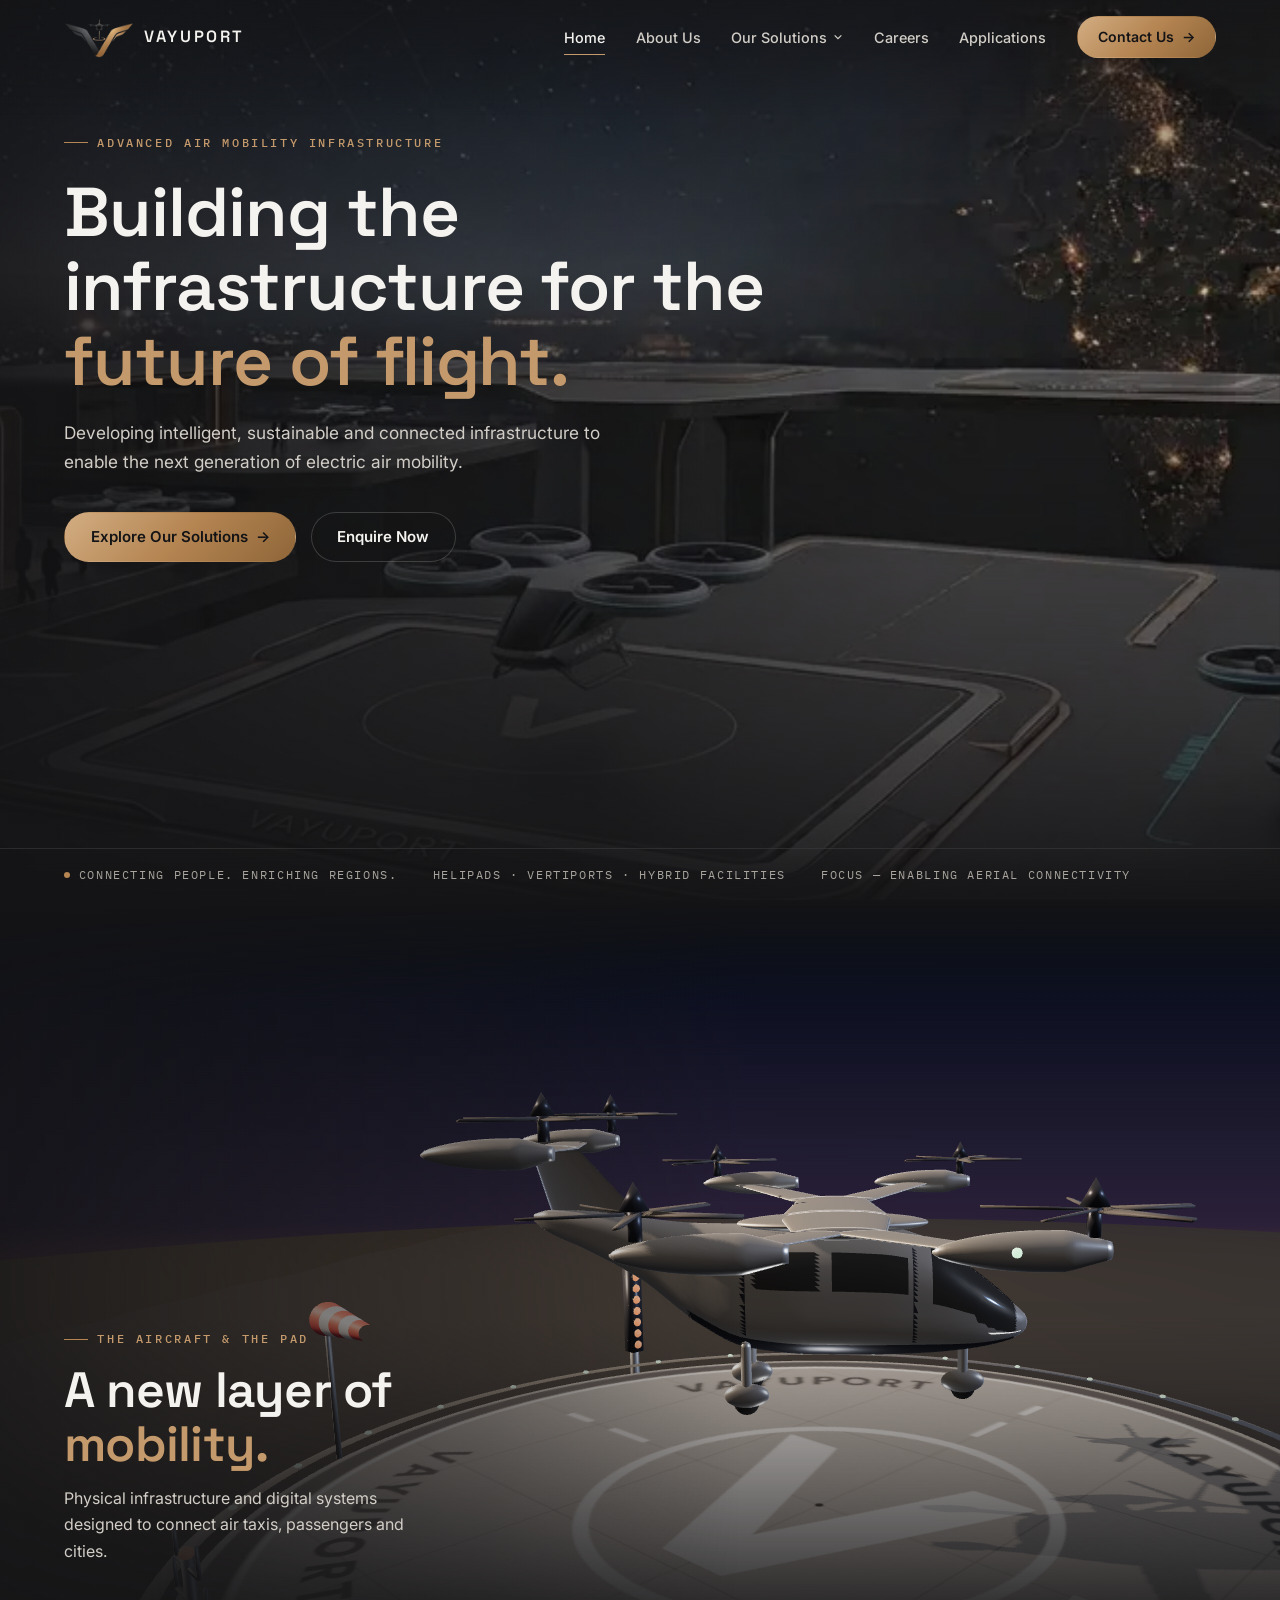
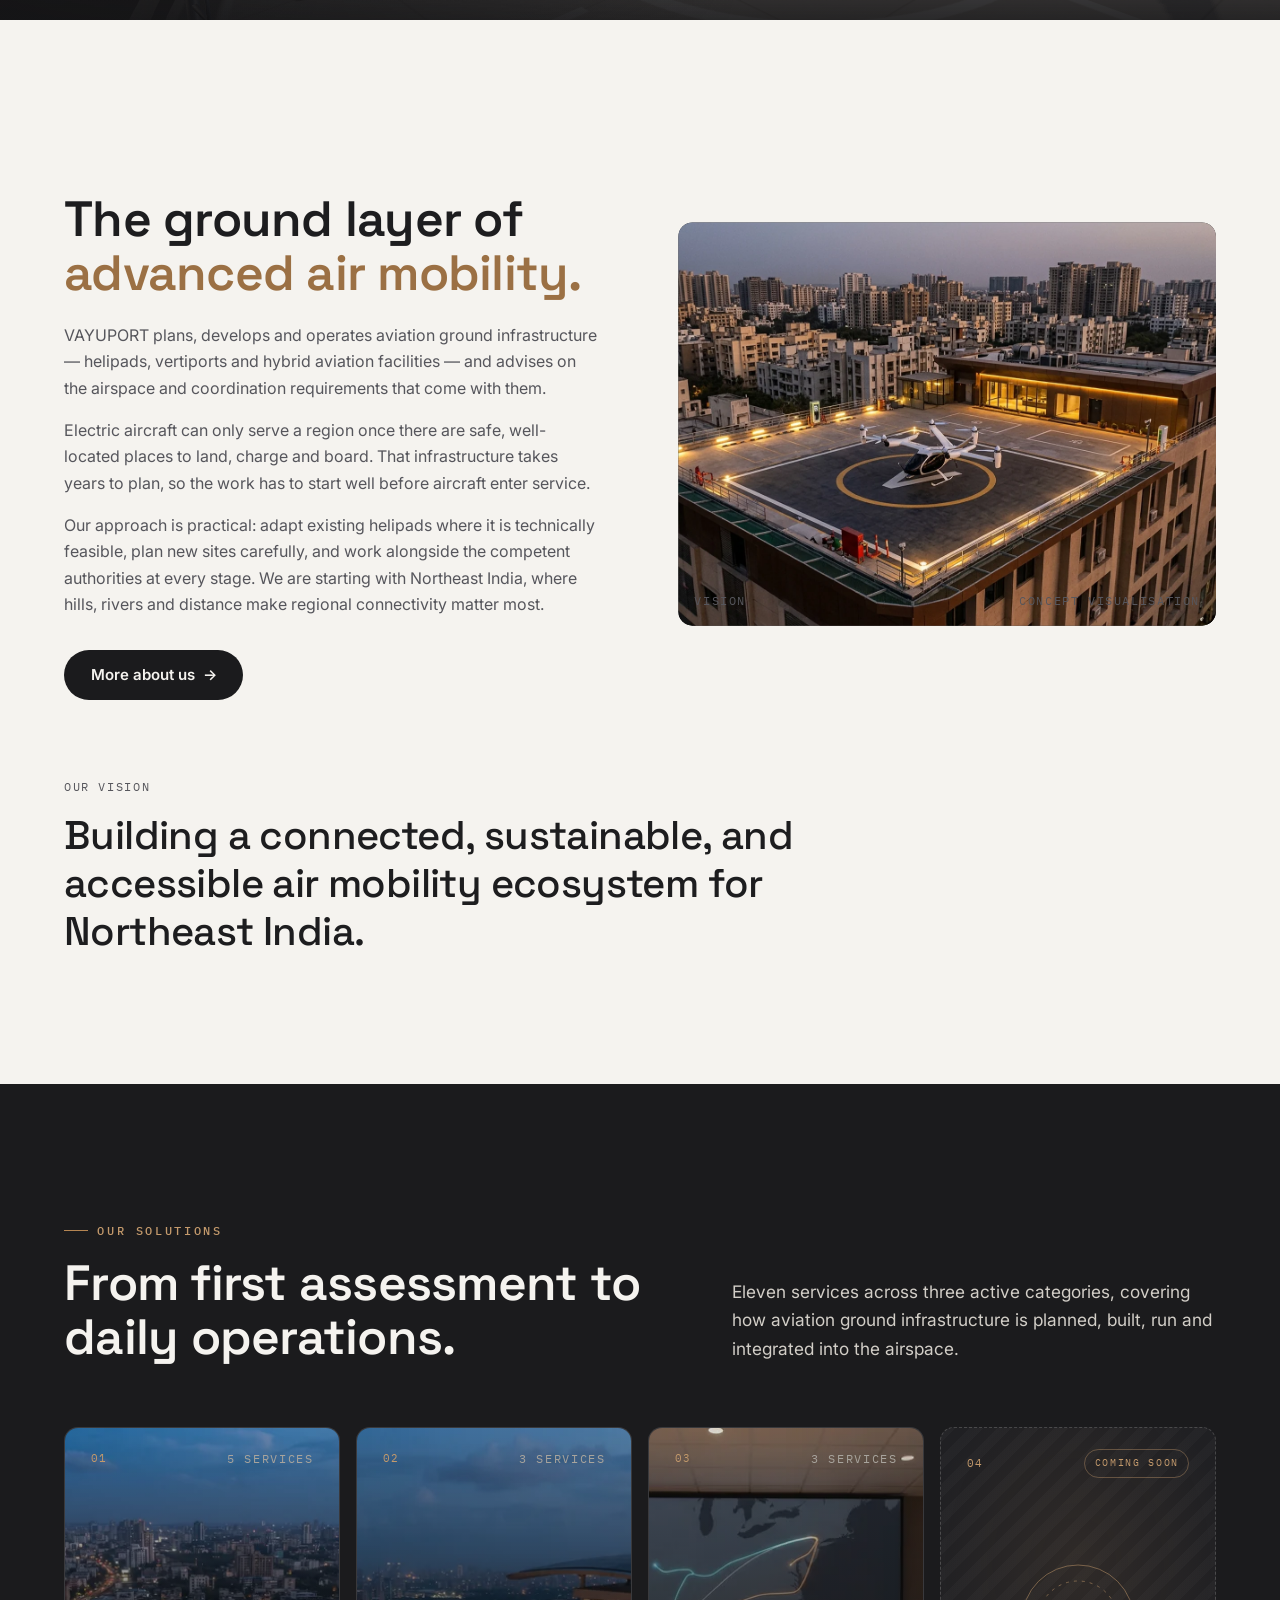
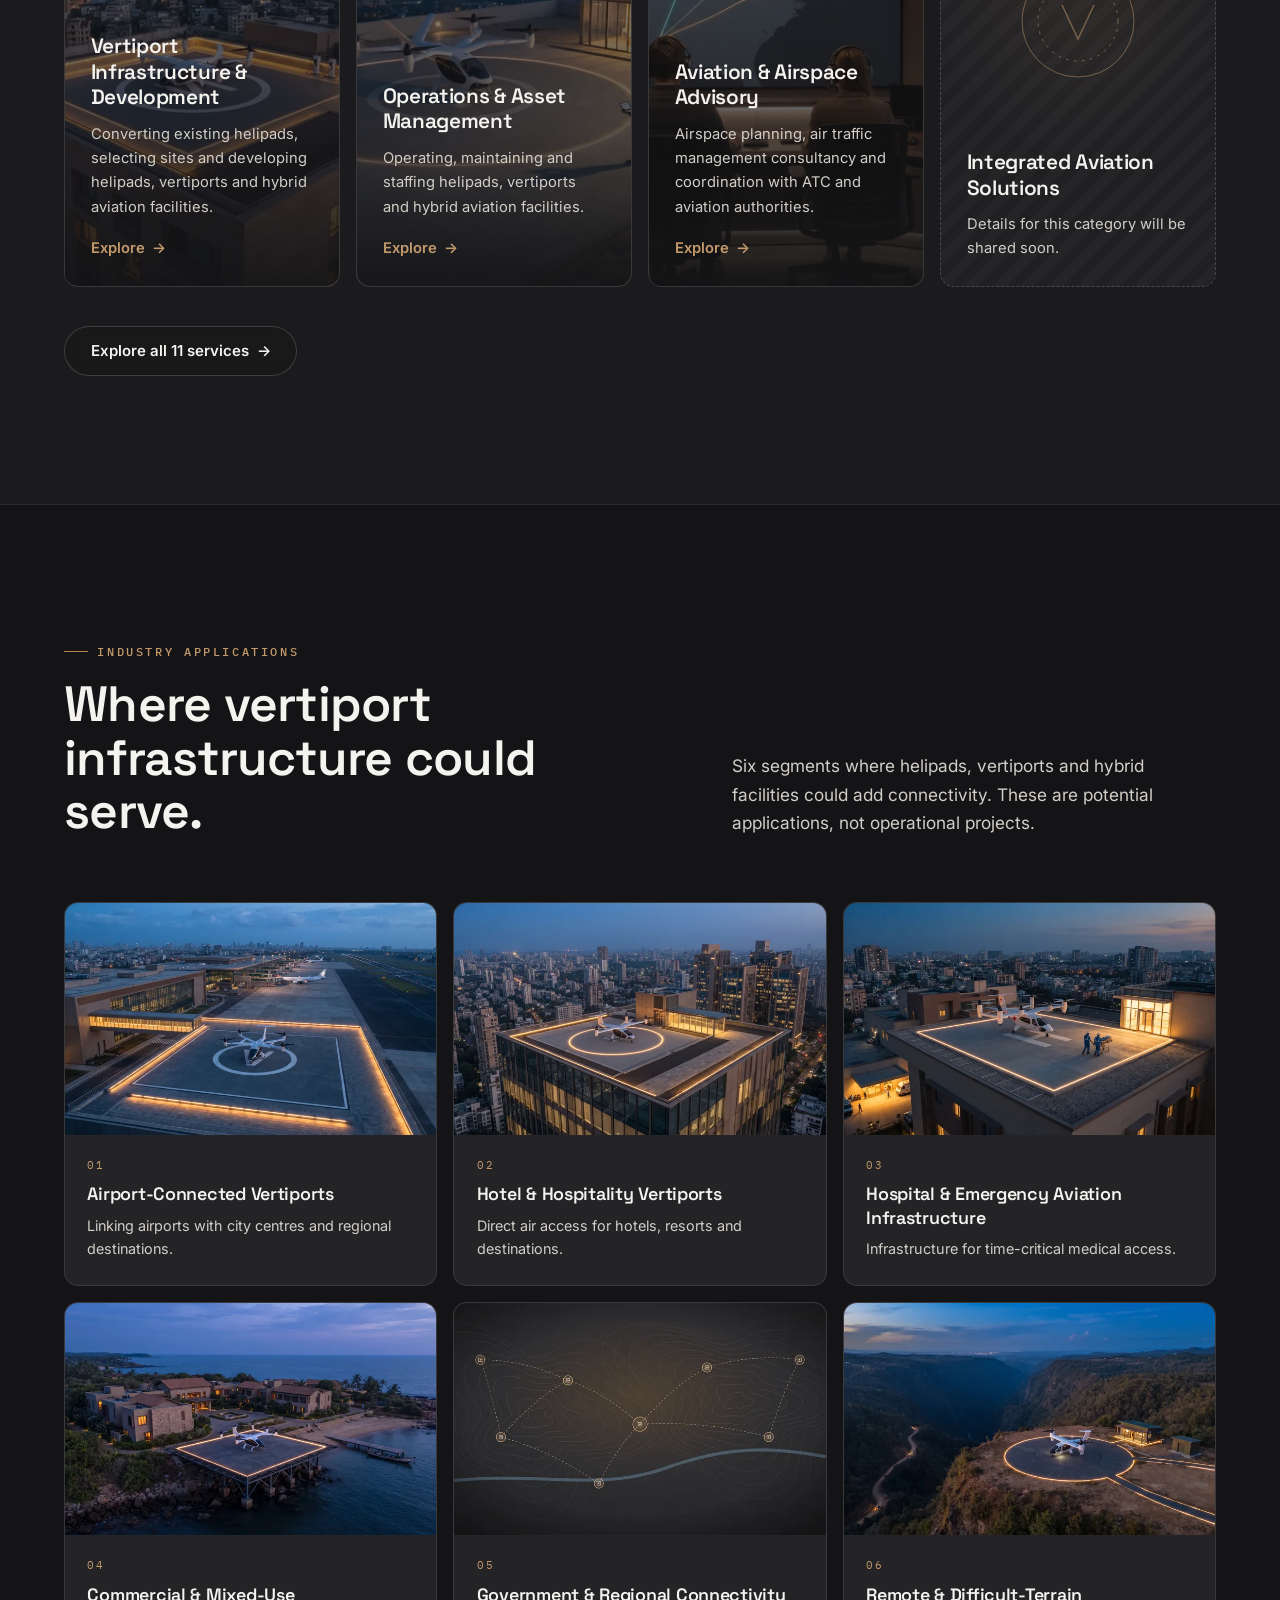
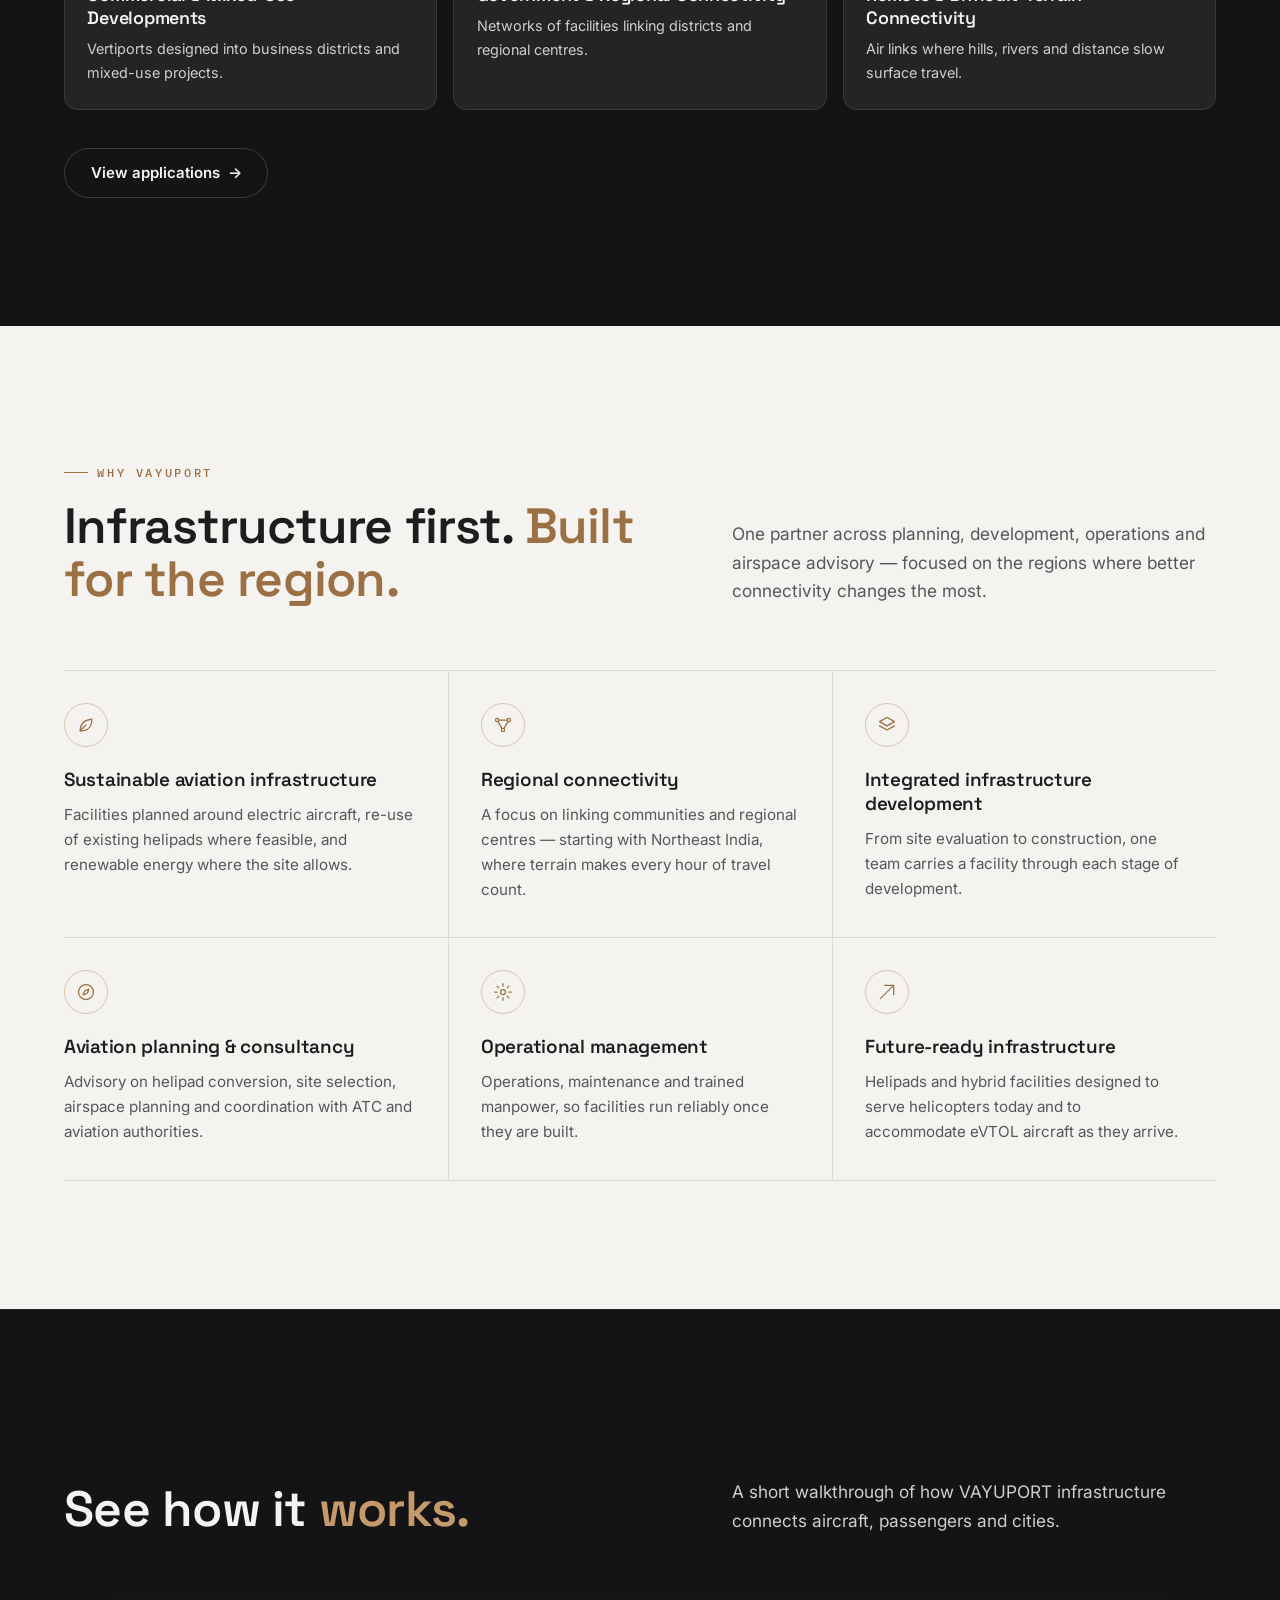
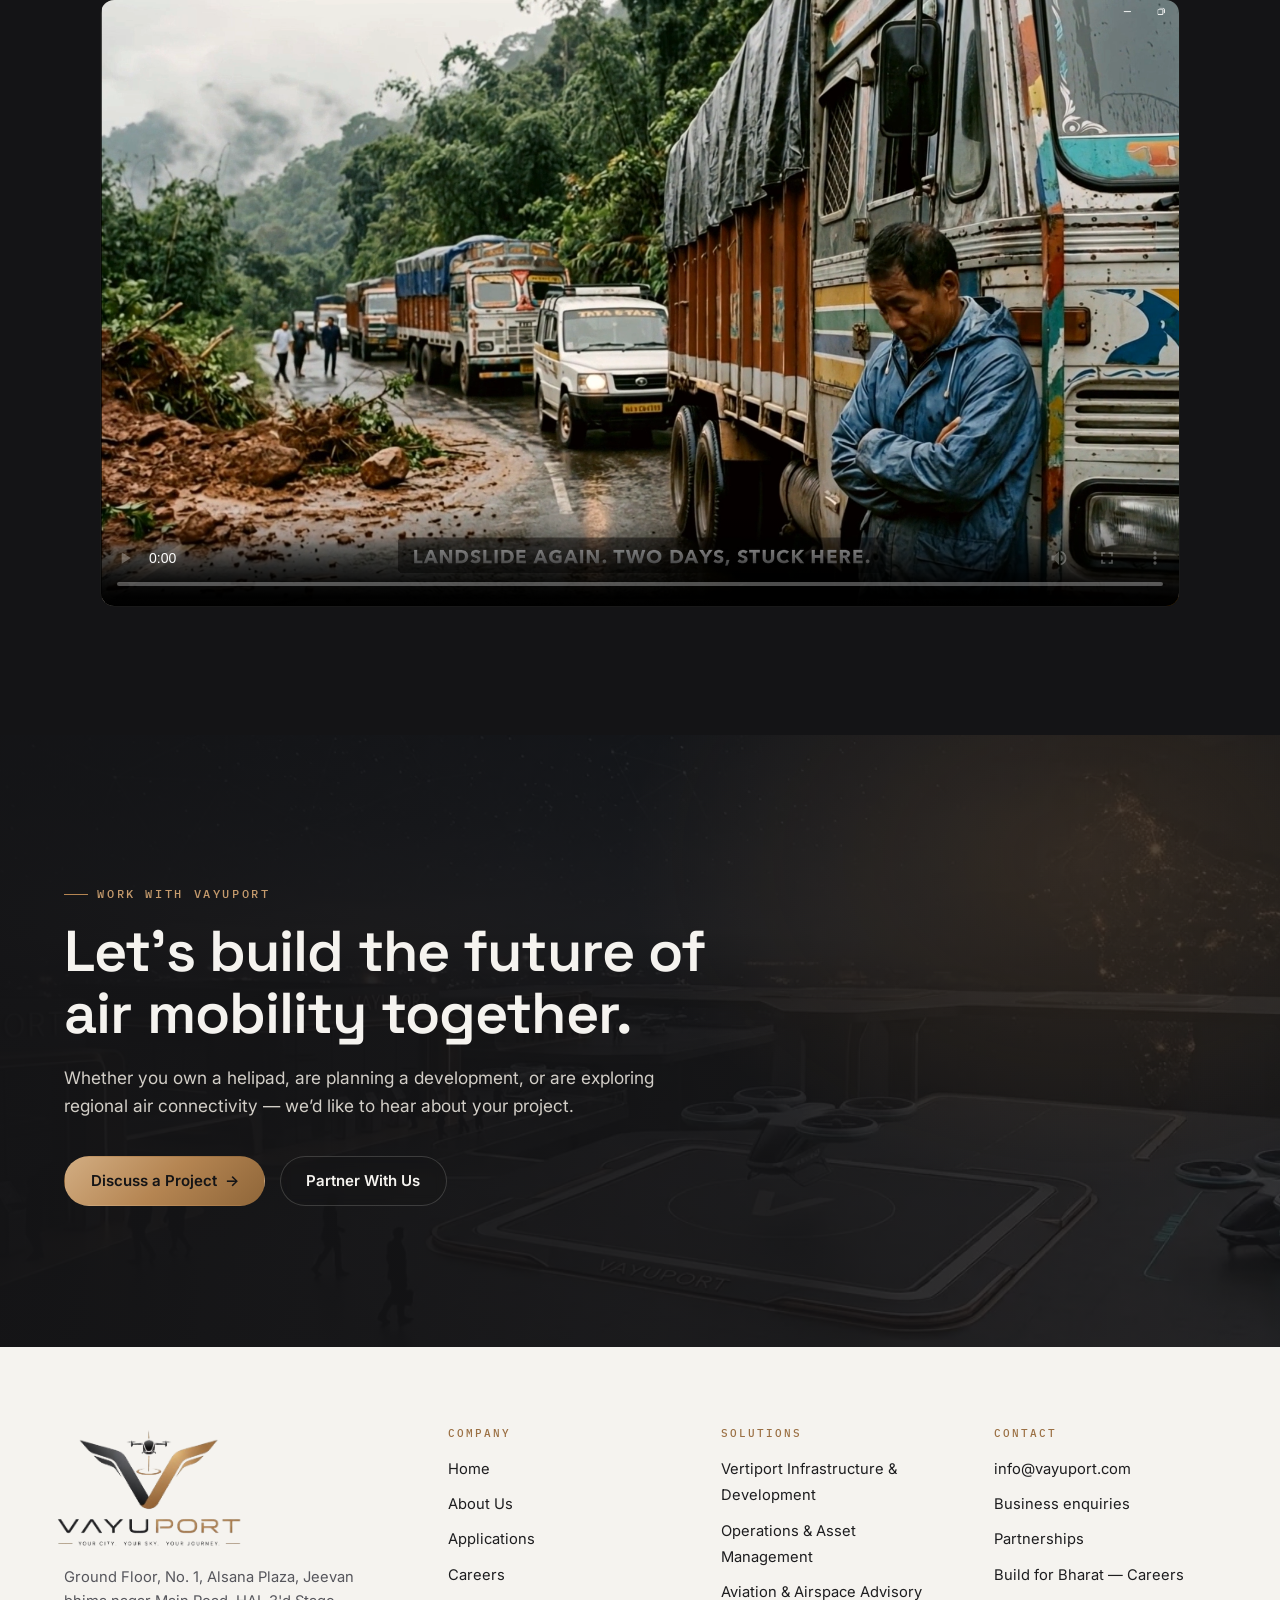
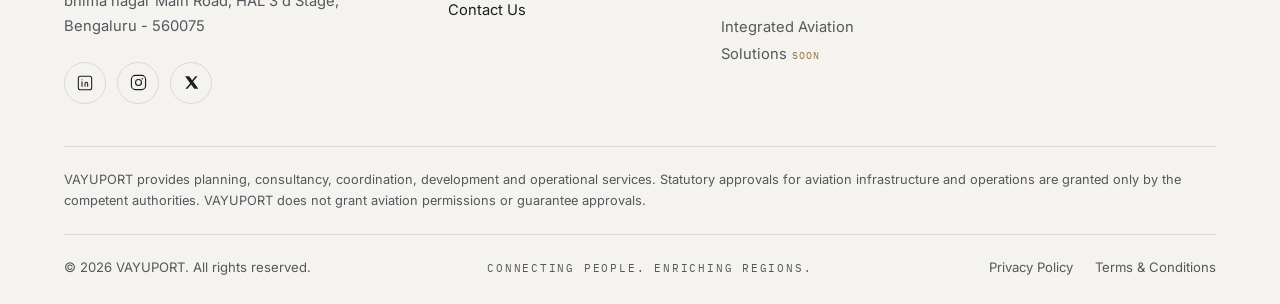
==== commit 0014589c: "commit" ====
--- a/index.html
+++ b/index.html
@@ -559,9 +559,8 @@
         <div class="footer-brand-col">
           <a href="index.html" aria-label="VAYUPORT — home"><img class="footer-logo" src="assets/img/logo-full.webp"
               alt="VAYUPORT — Your City. Your Sky. Your Journey." width="443" height="285" loading="lazy"></a>
-          <p class="footer-desc">VAYUPORT plans, develops and operates aviation ground infrastructure — helipads,
-            vertiports and hybrid aviation facilities — for the next generation of electric air mobility, with a focus
-            on Northeast India.</p>
+          <p class="footer-desc">Ground Floor, No. 1, Alsana Plaza, Jeevan bhima nagar Main
+Road, HAL 3'd Stage, Bengaluru - 560075</p>
           <div class="footer-social">
             <a href="https://www.linkedin.com/company/vayuport/" aria-label="VAYUPORT on LinkedIn" target="_blank"
               rel="noopener"><svg width="16" height="16" viewBox="0 0 24 24" fill="none" aria-hidden="true">
@@ -609,6 +608,7 @@
             <li><a href="contact.html?enquiry=partnership">Partnerships</a></li>
             <li><a href="careers.html">Build for Bharat — Careers</a></li>
           </ul>
+          
         </div>
       </div>
       <p class="footer-legal-note">VAYUPORT provides planning, consultancy, coordination, development and operational
